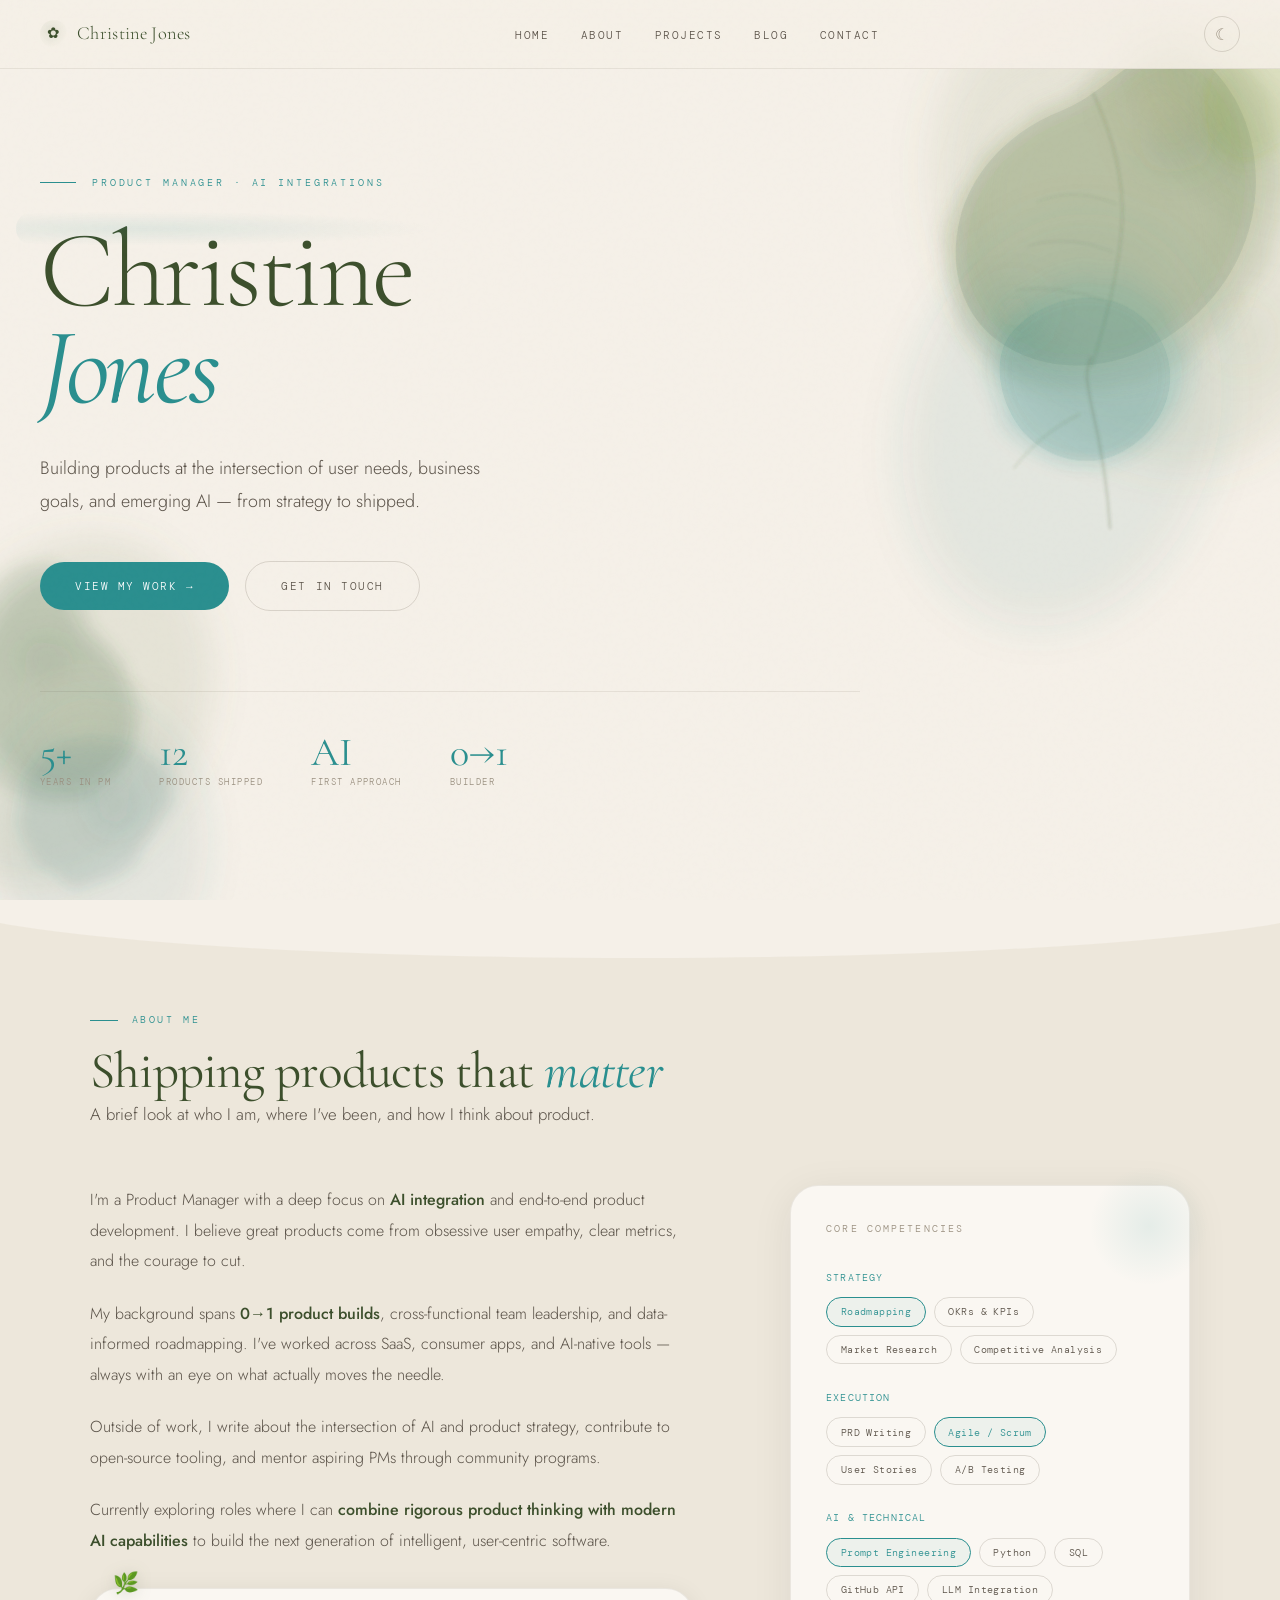
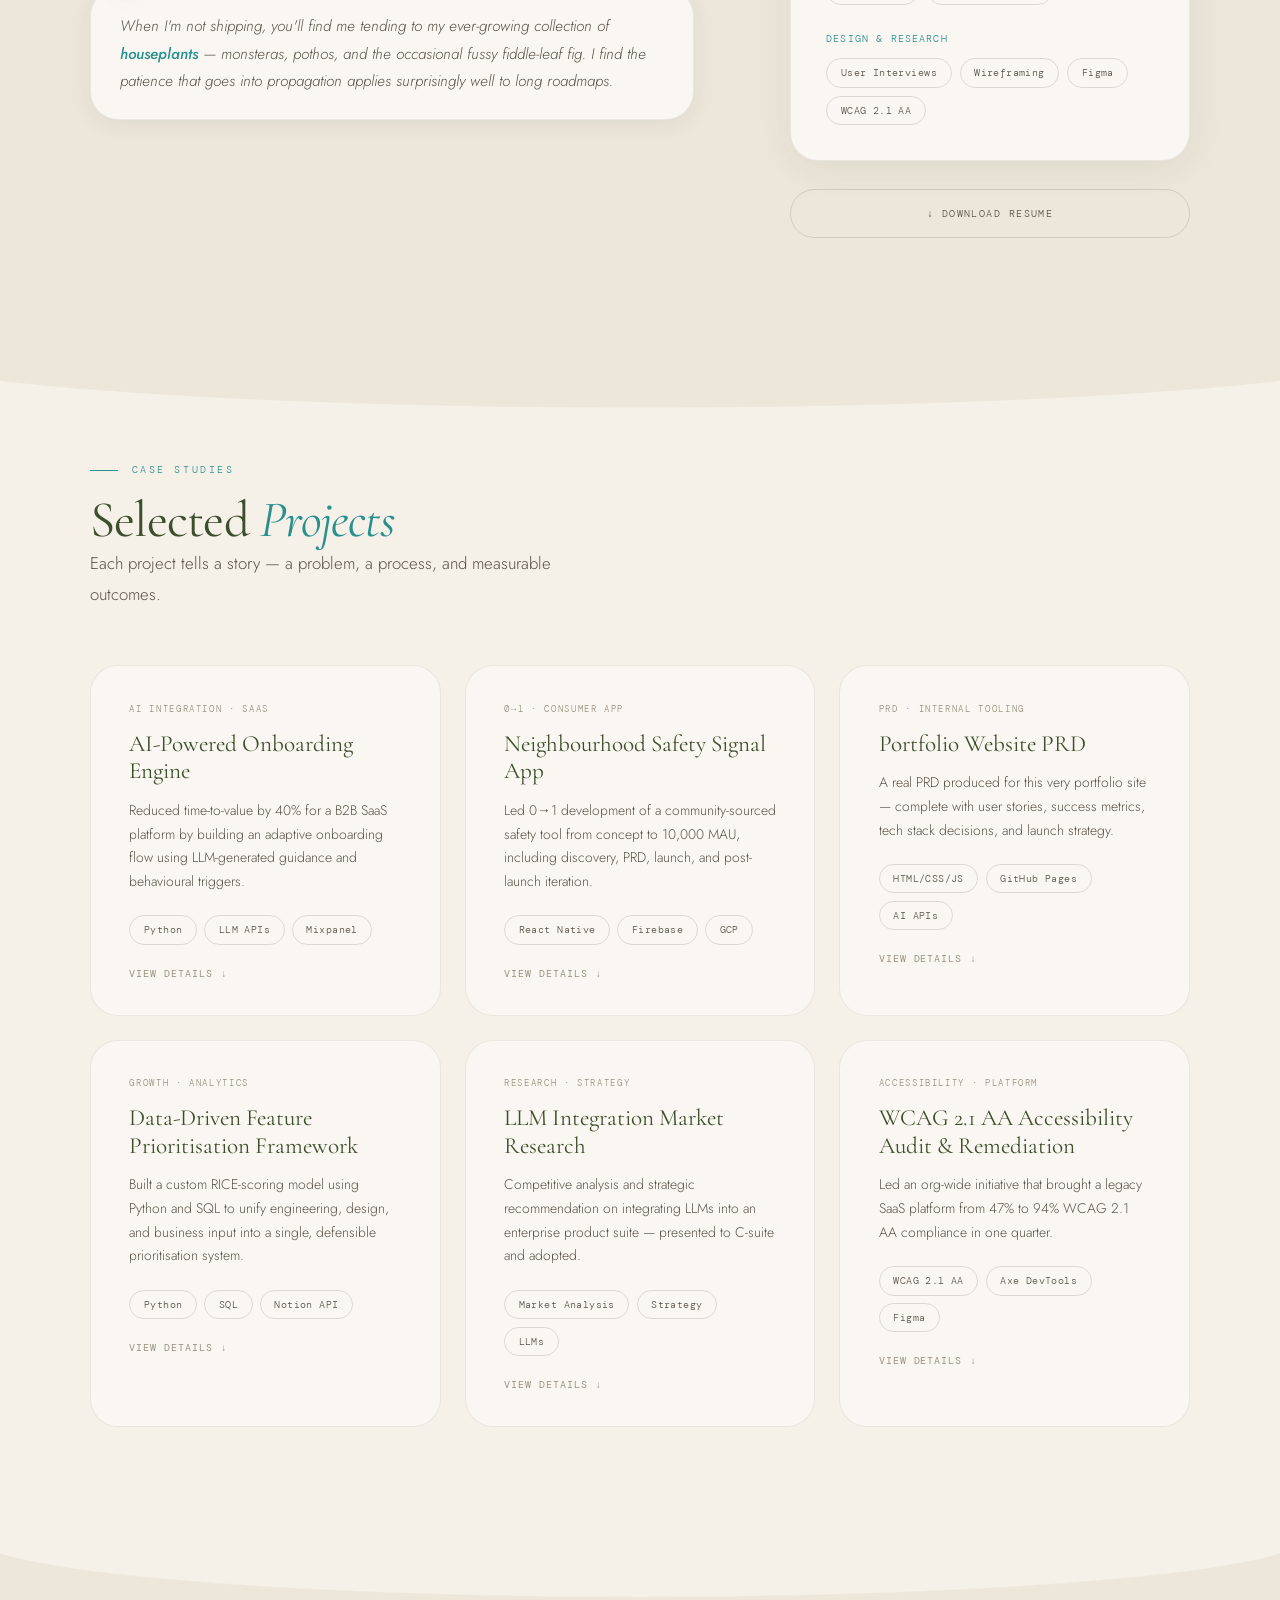
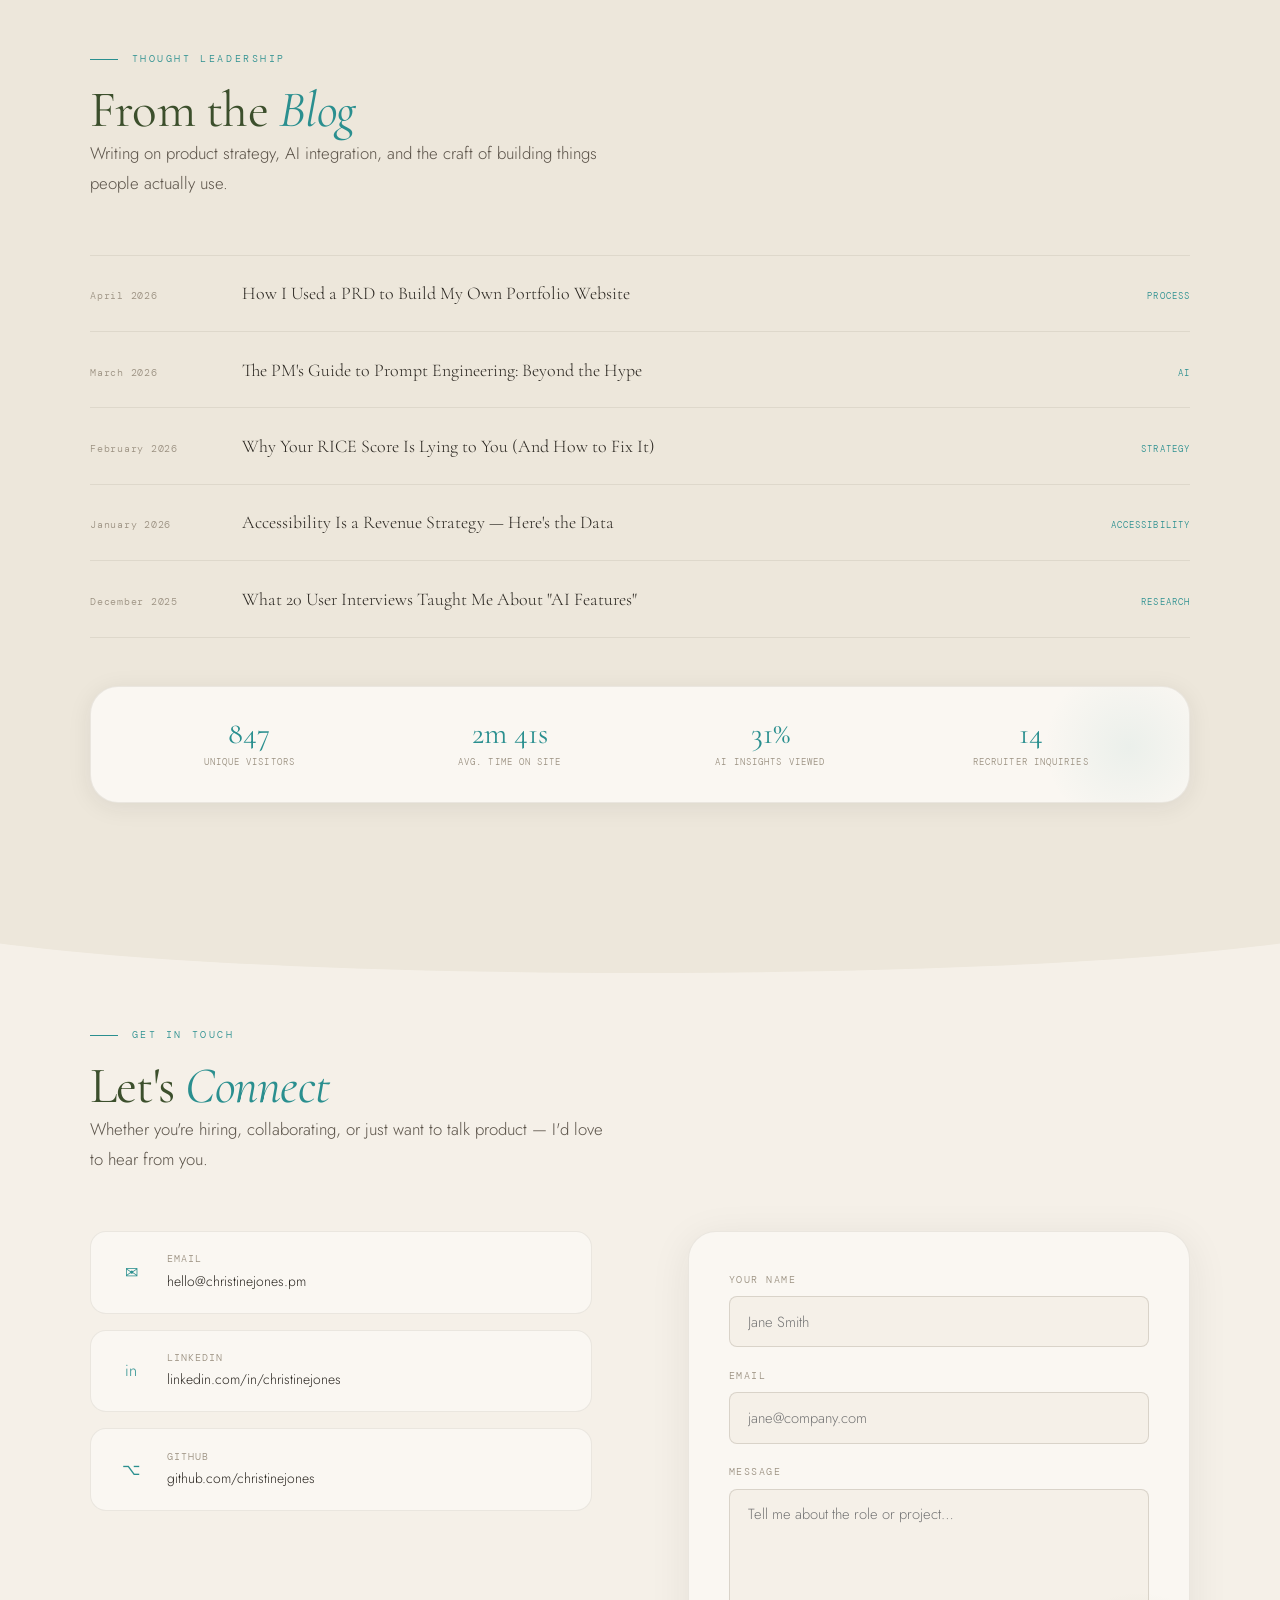
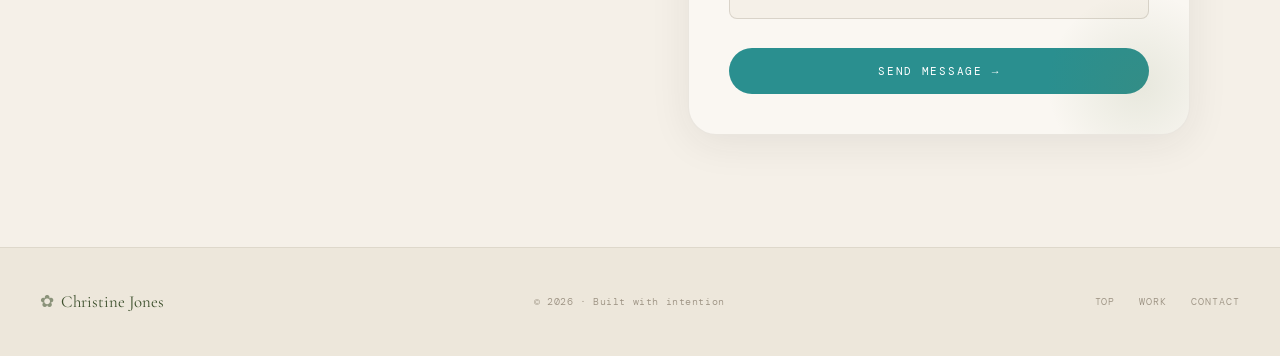
==== index.html @ 56457299 "Initial commit of portfolio site" ====
<!DOCTYPE html>
<html lang="en" data-theme="light">
<head>
  <meta charset="UTF-8">
  <meta name="viewport" content="width=device-width, initial-scale=1.0">
  <meta name="description" content="Christine Jones — Product Manager specialising in AI integrations, 0→1 builds, and data-driven product strategy.">
  <title>Christine Jones — Product Manager</title>
  <link rel="preconnect" href="https://fonts.googleapis.com">
  <link rel="preconnect" href="https://fonts.gstatic.com" crossorigin>
  <link href="https://fonts.googleapis.com/css2?family=Cormorant+Garamond:ital,wght@0,300;0,400;0,500;1,300;1,400;1,500&family=Jost:wght@300;400;500&family=DM+Mono:wght@300;400&display=swap" rel="stylesheet">
  <link rel="stylesheet" href="styles.css">

  <style>
    /*
      WATERCOLOUR BOTANICAL SYSTEM
      ─────────────────────────────
      The key to convincing watercolour in SVG:
        1. Multiple overlapping shapes with low opacity (0.04–0.18)
        2. feGaussianBlur softens every layer into a bloom
        3. feTurbulence adds organic variation — no two washes are equal
        4. Shapes are gestural, NOT precise — loose ellipses, free-form paths
        5. Colours layer on each other like real pigment blooms:
           sage on parchment bleeds into teal, teal bleeds into moss

      Plant forms are SUGGESTED, not illustrated:
        - Leaf shapes are loose ovals and flowing paths
        - Veins are thin strokes, barely visible
        - The overall impression is "there is a plant here"
          not "here is a diagram of a plant"
    */

    .wc-canvas svg {
      position: absolute;
      overflow: visible;
    }

    /* Right side — main botanical composition */
    .wc-main {
      right: -80px;
      top: -60px;
      width: 620px;
      height: 720px;
      opacity: 1;
      animation: wc-sway 18s ease-in-out infinite alternate;
      transform-origin: 60% 90%;
    }
    @keyframes wc-sway {
      from { transform: rotate(-1.5deg) scale(1); }
      to   { transform: rotate(1.5deg) scale(1.025); }
    }

    /* Bottom-left — secondary, smaller composition */
    .wc-secondary {
      left: -60px;
      bottom: -80px;
      width: 400px;
      height: 480px;
      opacity: 1;
      transform: scaleX(-1) rotate(-8deg);
      animation: wc-sway-b 22s ease-in-out infinite alternate-reverse;
      transform-origin: 40% 80%;
    }
    @keyframes wc-sway-b {
      from { transform: scaleX(-1) rotate(-6deg) scale(1); }
      to   { transform: scaleX(-1) rotate(-10deg) scale(1.03); }
    }

    /* In dark mode, reduce opacity slightly */
    [data-theme="dark"] .wc-main { opacity: 0.7; }
    [data-theme="dark"] .wc-secondary { opacity: 0.6; }
  </style>
</head>
<body>

<!-- ── NAV ─────────────────────────────────────────────────────── -->
<nav>
  <a class="nav-logo" href="#home">
    <span class="nav-logo-mark" aria-hidden="true">✿</span>
    Christine Jones
  </a>
  <ul class="nav-links">
    <li><a href="#home">Home</a></li>
    <li><a href="#about">About</a></li>
    <li><a href="#projects">Projects</a></li>
    <li><a href="#blog">Blog</a></li>
    <li><a href="#contact">Contact</a></li>
  </ul>
  <button class="theme-toggle" id="themeBtn" title="Toggle theme" aria-label="Toggle colour theme">☾</button>
</nav>

<!-- ── HERO ─────────────────────────────────────────────────────── -->
<section id="home">

  <!--
    WATERCOLOUR BOTANICAL CANVAS
    ════════════════════════════
    Strategy: SVG filters do the heavy lifting.
    Each "leaf" is 3–5 overlapping translucent shapes at different blur levels.
    The feBlend modes (multiply, screen, overlay) create the ink-bloom effect.
    Colours are drawn from the brand palette: sage, teal, moss, clay.
    Nothing is outlined — outlines kill the watercolour illusion.
  -->
  <div class="wc-canvas" aria-hidden="true">

    <!-- ═══ MAIN BOTANICAL — right side ═══════════════════════════ -->
    <svg class="wc-main" viewBox="0 0 500 600" xmlns="http://www.w3.org/2000/svg">
      <defs>
        <!-- Watercolour bloom filter — the core effect -->
        <filter id="wc-bloom" x="-40%" y="-40%" width="180%" height="180%">
          <feGaussianBlur stdDeviation="8" result="blur"/>
          <feColorMatrix type="saturate" values="1.3" in="blur" result="sat"/>
          <feComposite in="sat" in2="SourceGraphic" operator="over"/>
        </filter>

        <!-- Softer, wider bloom for background washes -->
        <filter id="wc-wash" x="-60%" y="-60%" width="220%" height="220%">
          <feGaussianBlur stdDeviation="18"/>
        </filter>

        <!-- Edge bleed — gives the impression of pigment spreading into wet paper -->
        <filter id="wc-edge" x="-20%" y="-20%" width="140%" height="140%">
          <feTurbulence type="fractalNoise" baseFrequency="0.04" numOctaves="3" seed="42" result="noise"/>
          <feDisplacementMap in="SourceGraphic" in2="noise" scale="12" xChannelSelector="R" yChannelSelector="G"/>
        </filter>

        <!-- Combined: edge bleed + bloom -->
        <filter id="wc-full" x="-50%" y="-50%" width="200%" height="200%">
          <feTurbulence type="fractalNoise" baseFrequency="0.035" numOctaves="4" seed="7" result="noise"/>
          <feDisplacementMap in="SourceGraphic" in2="noise" scale="14" xChannelSelector="R" yChannelSelector="G" result="displaced"/>
          <feGaussianBlur stdDeviation="7" in="displaced" result="blurred"/>
          <feColorMatrix type="saturate" values="1.2" in="blurred"/>
        </filter>

        <!-- Vein filter — thin and slightly blurred -->
        <filter id="wc-vein" x="-10%" y="-10%" width="120%" height="120%">
          <feGaussianBlur stdDeviation="1.2"/>
        </filter>
      </defs>

      <!--
        LEAF 1 — Large background wash, sage-green
        This is the widest, most diffuse layer — like the first wet wash
        laid on paper before any detail.
      -->
      <g filter="url(#wc-wash)">
        <ellipse cx="320" cy="240" rx="155" ry="210"
          transform="rotate(-28 320 240)"
          fill="#6a8250" opacity="0.11"/>
      </g>

      <!--
        LEAF 1 — Mid layer with edge bleed, deeper sage
        The second wash layer — slightly darker, slightly displaced by the wet paper.
      -->
      <g filter="url(#wc-full)">
        <path d="M380 80
          C420 100 450 150 445 210
          C440 270 405 320 360 350
          C315 380 258 385 218 365
          C178 345 158 300 162 255
          C166 210 196 168 238 145
          C280 122 340 60 380 80Z"
          fill="#5a7244" opacity="0.14"/>
      </g>

      <!--
        LEAF 1 — Detail layer, more opaque, tighter
        The final layer where pigment pools at the edges — darker tone.
      -->
      <g filter="url(#wc-bloom)">
        <path d="M370 95
          C405 118 428 168 420 222
          C412 276 376 318 332 340
          C288 362 240 358 208 335
          C176 312 165 272 175 232
          C185 192 218 158 260 142
          C302 126 335 72 370 95Z"
          fill="#4a6238" opacity="0.12"/>
      </g>

      <!--
        LEAF 1 — Vein: midrib only, barely visible
        In real watercolour, veins are NOT painted — they're the white
        of the paper left unpainted, or a thin ink line added last.
        We simulate this as a very light, blurred path.
      -->
      <g filter="url(#wc-vein)">
        <path d="M285 355 C296 318 308 275 310 235 C312 195 300 158 286 128"
          stroke="#3a4f2c" stroke-width="1.2" fill="none" opacity="0.22"
          stroke-linecap="round"/>
        <!-- Secondary veins — barely there -->
        <path d="M295 300 C268 292 244 288 222 292" stroke="#3a4f2c" stroke-width="0.7" fill="none" opacity="0.15" stroke-linecap="round"/>
        <path d="M302 260 C278 250 254 248 232 255" stroke="#3a4f2c" stroke-width="0.7" fill="none" opacity="0.15" stroke-linecap="round"/>
        <path d="M305 220 C282 210 260 210 240 218" stroke="#3a4f2c" stroke-width="0.7" fill="none" opacity="0.15" stroke-linecap="round"/>
      </g>

      <!--
        LEAF 2 — Overlapping leaf, teal-shifted
        A second leaf behind and below the first. In watercolour,
        where two leaves overlap, the colours mix — we simulate this
        by using a teal wash in the overlap zone.
      -->
      <g filter="url(#wc-wash)">
        <ellipse cx="260" cy="400" rx="130" ry="175"
          transform="rotate(15 260 400)"
          fill="#3a8080" opacity="0.09"/>
      </g>
      <g filter="url(#wc-full)">
        <path d="M210 310
          C235 285 275 270 308 278
          C341 286 365 315 368 348
          C371 381 350 414 318 430
          C286 446 248 440 224 420
          C200 400 185 335 210 310Z"
          fill="#2e8a8a" opacity="0.11"/>
      </g>
      <g filter="url(#wc-bloom)">
        <path d="M220 325
          C242 302 276 292 305 302
          C334 312 352 340 350 368
          C348 396 328 420 302 430
          C276 440 246 430 228 410
          C210 390 198 348 220 325Z"
          fill="#267878" opacity="0.10"/>
      </g>

      <!--
        LEAF 3 — Young unfurling leaf, top-right
        Younger leaves are more yellow-green. This one curves
        as if just unfurling — an elongated, pointed shape.
      -->
      <g filter="url(#wc-wash)">
        <ellipse cx="420" cy="140" rx="55" ry="100"
          transform="rotate(-45 420 140)"
          fill="#88a850" opacity="0.10"/>
      </g>
      <g filter="url(#wc-full)">
        <path d="M455 60
          C475 85 478 120 465 148
          C452 176 428 192 406 185
          C384 178 372 154 378 128
          C384 102 405 78 430 65
          C440 59 450 55 455 60Z"
          fill="#7a9e44" opacity="0.13"/>
      </g>

      <!--
        STEM — loose, slightly curved, tinted
        Just a suggestion of a petiole. Blurred so it feels
        painted, not drawn.
      -->
      <g filter="url(#wc-vein)">
        <path d="M300 490 C298 455 292 420 285 390 C282 375 278 360 284 348"
          stroke="#4a6238" stroke-width="2.5" fill="none" opacity="0.18"
          stroke-linecap="round"/>
        <path d="M220 440 C235 420 255 405 275 395"
          stroke="#4a6238" stroke-width="1.5" fill="none" opacity="0.14"
          stroke-linecap="round"/>
      </g>

      <!--
        PIGMENT BLOOMS — abstract colour pooling
        In real watercolour, pigment pools at the edges and in
        natural hollows. These tiny extra ellipses simulate that.
      -->
      <g filter="url(#wc-wash)">
        <ellipse cx="355" cy="170" rx="30" ry="22" fill="#3a6038" opacity="0.13"/>
        <ellipse cx="220" cy="310" rx="22" ry="18" fill="#2a7a7a" opacity="0.12"/>
        <ellipse cx="410" cy="330" rx="18" ry="26" fill="#5a8248" opacity="0.10"/>
        <!-- Warm clay bloom — hint of sunlight through leaves -->
        <ellipse cx="340" cy="130" rx="40" ry="28" fill="#c0905a" opacity="0.06"/>
      </g>

      <!-- Paper texture / wet bloom edges — very subtle -->
      <g filter="url(#wc-wash)" opacity="0.5">
        <ellipse cx="290" cy="240" rx="100" ry="130"
          transform="rotate(-20 290 240)"
          fill="#f0e8d8" opacity="0.25"/>
      </g>
    </svg>

    <!-- ═══ SECONDARY BOTANICAL — bottom-left ═══════════════════ -->
    <svg class="wc-secondary" viewBox="0 0 360 440" xmlns="http://www.w3.org/2000/svg">
      <defs>
        <filter id="wc-wash-b" x="-60%" y="-60%" width="220%" height="220%">
          <feGaussianBlur stdDeviation="16"/>
        </filter>
        <filter id="wc-full-b" x="-50%" y="-50%" width="200%" height="200%">
          <feTurbulence type="fractalNoise" baseFrequency="0.04" numOctaves="3" seed="13" result="noise"/>
          <feDisplacementMap in="SourceGraphic" in2="noise" scale="12" xChannelSelector="G" yChannelSelector="R" result="displaced"/>
          <feGaussianBlur stdDeviation="6" in="displaced"/>
        </filter>
        <filter id="wc-bloom-b" x="-30%" y="-30%" width="160%" height="160%">
          <feGaussianBlur stdDeviation="6"/>
        </filter>
      </defs>

      <!-- Leaf A — wide sage wash -->
      <g filter="url(#wc-wash-b)">
        <ellipse cx="200" cy="200" rx="130" ry="168"
          transform="rotate(-20 200 200)"
          fill="#6a8250" opacity="0.12"/>
      </g>
      <g filter="url(#wc-full-b)">
        <path d="M250 70
          C285 92 305 140 298 190
          C291 240 258 278 218 285
          C178 292 142 268 130 232
          C118 196 136 152 168 130
          C200 108 215 48 250 70Z"
          fill="#527042" opacity="0.13"/>
      </g>
      <g filter="url(#wc-bloom-b)">
        <path d="M242 88
          C272 110 285 154 276 196
          C267 238 238 266 205 270
          C172 274 144 252 138 220
          C132 188 150 152 180 136
          C210 120 212 66 242 88Z"
          fill="#426030" opacity="0.11"/>
      </g>

      <!-- Leaf B — teal-toned -->
      <g filter="url(#wc-wash-b)">
        <ellipse cx="150" cy="310" rx="100" ry="128"
          transform="rotate(12 150 310)"
          fill="#307878" opacity="0.09"/>
      </g>
      <g filter="url(#wc-full-b)">
        <path d="M100 240
          C126 218 165 215 192 228
          C219 241 232 272 226 302
          C220 332 196 354 168 356
          C140 358 116 338 108 312
          C100 286 74 262 100 240Z"
          fill="#286868" opacity="0.12"/>
      </g>

      <!-- Pigment pools -->
      <g filter="url(#wc-wash-b)">
        <ellipse cx="220" cy="155" rx="24" ry="18" fill="#3a5830" opacity="0.13"/>
        <ellipse cx="140" cy="278" rx="18" ry="22" fill="#286868" opacity="0.11"/>
        <ellipse cx="178" cy="210" rx="40" ry="30" fill="#e8d8b0" opacity="0.14"/>
      </g>
    </svg>

  </div><!-- .wc-canvas -->

  <!-- Hero content -->
  <div class="hero-content">
    <div class="hero-eyebrow">Product Manager · AI Integrations</div>

    <div class="hero-name">
      <h1>
        <span class="name-given">Christine</span>
        <span class="name-family">Jones</span>
      </h1>
    </div>

    <p class="hero-tagline">
      Building products at the intersection of user needs, business goals,
      and emerging AI — from strategy to shipped.
    </p>

    <div class="cta-row">
      <a href="#projects" class="btn-primary">View My Work →</a>
      <a href="#contact" class="btn-ghost">Get in Touch</a>
    </div>

    <div class="hero-stats reveal-stagger">
      <div>
        <div class="stat-num">5+</div>
        <div class="stat-label">Years in PM</div>
      </div>
      <div>
        <div class="stat-num">12</div>
        <div class="stat-label">Products Shipped</div>
      </div>
      <div>
        <div class="stat-num">AI</div>
        <div class="stat-label">First Approach</div>
      </div>
      <div>
        <div class="stat-num">0→1</div>
        <div class="stat-label">Builder</div>
      </div>
    </div>
  </div>

</section>

<!-- ── ABOUT ──────────────────────────────────────────────────── -->
<section id="about">
  <div class="section-inner">
    <div class="section-label">About Me</div>
    <h2>Shipping products that <em>matter</em></h2>
    <p class="section-desc">A brief look at who I am, where I've been, and how I think about product.</p>

    <div class="about-grid reveal">
      <div class="about-text">
        <p>I'm a Product Manager with a deep focus on <strong>AI integration</strong> and end-to-end product development. I believe great products come from obsessive user empathy, clear metrics, and the courage to cut.</p>
        <p>My background spans <strong>0→1 product builds</strong>, cross-functional team leadership, and data-informed roadmapping. I've worked across SaaS, consumer apps, and AI-native tools — always with an eye on what actually moves the needle.</p>
        <p>Outside of work, I write about the intersection of AI and product strategy, contribute to open-source tooling, and mentor aspiring PMs through community programs.</p>
        <p>Currently exploring roles where I can <strong>combine rigorous product thinking with modern AI capabilities</strong> to build the next generation of intelligent, user-centric software.</p>
        <div class="about-personal">
          <p>When I'm not shipping, you'll find me tending to my ever-growing collection of <strong>houseplants</strong> — monsteras, pothos, and the occasional fussy fiddle-leaf fig. I find the patience that goes into propagation applies surprisingly well to long roadmaps.</p>
        </div>
      </div>

      <div>
        <div class="skills-panel">
          <div class="skills-title">Core Competencies</div>
          <div class="skill-group">
            <div class="skill-group-label">Strategy</div>
            <div class="skill-tags">
              <span class="tag accent">Roadmapping</span>
              <span class="tag">OKRs &amp; KPIs</span>
              <span class="tag">Market Research</span>
              <span class="tag">Competitive Analysis</span>
            </div>
          </div>
          <div class="skill-group">
            <div class="skill-group-label">Execution</div>
            <div class="skill-tags">
              <span class="tag">PRD Writing</span>
              <span class="tag accent">Agile / Scrum</span>
              <span class="tag">User Stories</span>
              <span class="tag">A/B Testing</span>
            </div>
          </div>
          <div class="skill-group">
            <div class="skill-group-label">AI &amp; Technical</div>
            <div class="skill-tags">
              <span class="tag accent">Prompt Engineering</span>
              <span class="tag">Python</span>
              <span class="tag">SQL</span>
              <span class="tag">GitHub API</span>
              <span class="tag">LLM Integration</span>
            </div>
          </div>
          <div class="skill-group">
            <div class="skill-group-label">Design &amp; Research</div>
            <div class="skill-tags">
              <span class="tag">User Interviews</span>
              <span class="tag">Wireframing</span>
              <span class="tag">Figma</span>
              <span class="tag">WCAG 2.1 AA</span>
            </div>
          </div>
        </div>
        <a href="#" class="resume-btn" onclick="alert('Resume download — add your PDF link here!'); return false;">↓ Download Resume</a>
      </div>
    </div>
  </div>
</section>

<!-- ── PROJECTS ───────────────────────────────────────────────── -->
<section id="projects">
  <div class="section-inner">
    <div class="section-label">Case Studies</div>
    <h2>Selected <em>Projects</em></h2>
    <p class="section-desc">Each project tells a story — a problem, a process, and measurable outcomes.</p>

    <div class="projects-grid">

      <div class="project-card reveal">
        <div class="project-type">AI Integration · SaaS</div>
        <div class="project-title">AI-Powered Onboarding Engine</div>
        <p class="project-desc">Reduced time-to-value by 40% for a B2B SaaS platform by building an adaptive onboarding flow using LLM-generated guidance and behavioural triggers.</p>
        <div class="project-meta">
          <span class="tag">Python</span><span class="tag">LLM APIs</span><span class="tag">Mixpanel</span>
        </div>
        <button class="project-expand" onclick="toggleProject(this)"><span>View Details</span><span class="arrow">↓</span></button>
        <div class="project-details">
          <p><strong>Problem:</strong> New users took 14+ days to complete onboarding, causing 35% churn before first value moment.</p>
          <p><strong>Process:</strong> Ran 20+ user interviews, mapped the activation funnel, then designed an AI-guided checklist that adapted based on user role and progress signals.</p>
          <p><strong>Outcome:</strong> 40% reduction in TTV, 18% lift in 30-day retention, shipped in 6-week sprint.</p>
          <div class="ai-insight"><div class="ai-insight-label">✦ AI Insight</div>Strong cross-functional execution with measurable activation impact. Key signals: LLM integration, funnel analytics, rapid iteration.</div>
        </div>
      </div>

      <div class="project-card reveal">
        <div class="project-type">0→1 · Consumer App</div>
        <div class="project-title">Neighbourhood Safety Signal App</div>
        <p class="project-desc">Led 0→1 development of a community-sourced safety tool from concept to 10,000 MAU, including discovery, PRD, launch, and post-launch iteration.</p>
        <div class="project-meta">
          <span class="tag">React Native</span><span class="tag">Firebase</span><span class="tag">GCP</span>
        </div>
        <button class="project-expand" onclick="toggleProject(this)"><span>View Details</span><span class="arrow">↓</span></button>
        <div class="project-details">
          <p><strong>Problem:</strong> Existing neighbourhood safety apps were cluttered, untrustworthy, and hard to navigate for non-technical users.</p>
          <p><strong>Process:</strong> Competitor teardown, 3 rounds of usability testing, phased launch with beta cohort of 200 users before public release.</p>
          <p><strong>Outcome:</strong> 10K MAU within 4 months, 4.6★ App Store rating, featured in TechCrunch.</p>
          <div class="ai-insight"><div class="ai-insight-label">✦ AI Insight</div>End-to-end 0→1 case study covering discovery, execution, and growth — rare in PM portfolios.</div>
        </div>
      </div>

      <div class="project-card reveal">
        <div class="project-type">PRD · Internal Tooling</div>
        <div class="project-title">Portfolio Website PRD</div>
        <p class="project-desc">A real PRD produced for this very portfolio site — complete with user stories, success metrics, tech stack decisions, and launch strategy.</p>
        <div class="project-meta">
          <span class="tag">HTML/CSS/JS</span><span class="tag">GitHub Pages</span><span class="tag">AI APIs</span>
        </div>
        <button class="project-expand" onclick="toggleProject(this)"><span>View Details</span><span class="arrow">↓</span></button>
        <div class="project-details">
          <p><strong>Goal:</strong> Create a professional portfolio demonstrating PM process, AI integration skills, and design sensibility in one artifact.</p>
          <p><strong>Process:</strong> Authored full PRD (v1.1) covering user stories for hiring managers, recruiters, and peers; defined KPIs, tech stack, and risk mitigation.</p>
          <p><strong>Outcome:</strong> Shipped to production. Ongoing — tracking visitors, time-on-site, and recruiter inquiries per success metrics.</p>
          <div class="ai-insight"><div class="ai-insight-label">✦ AI Insight</div>Using a live PRD as a portfolio artifact signals process discipline and the ability to translate intent into shipped product.</div>
        </div>
      </div>

      <div class="project-card reveal">
        <div class="project-type">Growth · Analytics</div>
        <div class="project-title">Data-Driven Feature Prioritisation Framework</div>
        <p class="project-desc">Built a custom RICE-scoring model using Python and SQL to unify engineering, design, and business input into a single, defensible prioritisation system.</p>
        <div class="project-meta">
          <span class="tag">Python</span><span class="tag">SQL</span><span class="tag">Notion API</span>
        </div>
        <button class="project-expand" onclick="toggleProject(this)"><span>View Details</span><span class="arrow">↓</span></button>
        <div class="project-details">
          <p><strong>Problem:</strong> Prioritisation debates were driven by HiPPO opinions, not evidence — causing misaligned sprints and missed OKRs.</p>
          <p><strong>Process:</strong> Audited existing backlog, interviewed 8 stakeholders, designed weighted RICE model, built Notion integration into natural workflow.</p>
          <p><strong>Outcome:</strong> 30% reduction in sprint scope changes, stakeholder alignment up from 52% to 81%.</p>
          <div class="ai-insight"><div class="ai-insight-label">✦ AI Insight</div>Quantifying process improvement is a PM superpower — speaks directly to senior stakeholders who care about velocity and alignment.</div>
        </div>
      </div>

      <div class="project-card reveal">
        <div class="project-type">Research · Strategy</div>
        <div class="project-title">LLM Integration Market Research</div>
        <p class="project-desc">Competitive analysis and strategic recommendation on integrating LLMs into an enterprise product suite — presented to C-suite and adopted.</p>
        <div class="project-meta">
          <span class="tag">Market Analysis</span><span class="tag">Strategy</span><span class="tag">LLMs</span>
        </div>
        <button class="project-expand" onclick="toggleProject(this)"><span>View Details</span><span class="arrow">↓</span></button>
        <div class="project-details">
          <p><strong>Scope:</strong> Analysed 14 competitors, 6 LLM providers, and 3 integration architectures to produce a build/buy/partner recommendation with 18-month roadmap.</p>
          <p><strong>Process:</strong> Primary research (12 enterprise buyer interviews), secondary research, and technical POC evaluation with engineering partner.</p>
          <p><strong>Outcome:</strong> Recommendation adopted; led to $1.2M AI budget allocation. Report became internal template for future market research.</p>
          <div class="ai-insight"><div class="ai-insight-label">✦ AI Insight</div>Executive-level analysis with clear recommendation and financial impact — demonstrates senior PM readiness.</div>
        </div>
      </div>

      <div class="project-card reveal">
        <div class="project-type">Accessibility · Platform</div>
        <div class="project-title">WCAG 2.1 AA Accessibility Audit &amp; Remediation</div>
        <p class="project-desc">Led an org-wide initiative that brought a legacy SaaS platform from 47% to 94% WCAG 2.1 AA compliance in one quarter.</p>
        <div class="project-meta">
          <span class="tag">WCAG 2.1 AA</span><span class="tag">Axe DevTools</span><span class="tag">Figma</span>
        </div>
        <button class="project-expand" onclick="toggleProject(this)"><span>View Details</span><span class="arrow">↓</span></button>
        <div class="project-details">
          <p><strong>Problem:</strong> Enterprise customers in regulated industries couldn't adopt the platform due to accessibility non-compliance.</p>
          <p><strong>Process:</strong> Full audit using automated + manual testing, triage with engineering for effort/impact scoring, shipped in 4 bi-weekly sprints.</p>
          <p><strong>Outcome:</strong> Unlocked 3 enterprise deals worth $600K ARR; accessibility cited as competitive differentiator in RFPs for the first time.</p>
          <div class="ai-insight"><div class="ai-insight-label">✦ AI Insight</div>Accessibility work with direct revenue impact — most PMs can't quantify accessibility ROI this clearly.</div>
        </div>
      </div>

    </div>
  </div>
</section>

<!-- ── BLOG ────────────────────────────────────────────────────── -->
<section id="blog">
  <div class="section-inner">
    <div class="section-label">Thought Leadership</div>
    <h2>From the <em>Blog</em></h2>
    <p class="section-desc">Writing on product strategy, AI integration, and the craft of building things people actually use.</p>

    <div class="blog-list reveal">
      <div class="blog-item" tabindex="0" role="link">
        <div class="blog-date">April 2026</div>
        <div class="blog-title">How I Used a PRD to Build My Own Portfolio Website</div>
        <div class="blog-tag-sm">Process</div>
      </div>
      <div class="blog-item" tabindex="0" role="link">
        <div class="blog-date">March 2026</div>
        <div class="blog-title">The PM's Guide to Prompt Engineering: Beyond the Hype</div>
        <div class="blog-tag-sm">AI</div>
      </div>
      <div class="blog-item" tabindex="0" role="link">
        <div class="blog-date">February 2026</div>
        <div class="blog-title">Why Your RICE Score Is Lying to You (And How to Fix It)</div>
        <div class="blog-tag-sm">Strategy</div>
      </div>
      <div class="blog-item" tabindex="0" role="link">
        <div class="blog-date">January 2026</div>
        <div class="blog-title">Accessibility Is a Revenue Strategy — Here's the Data</div>
        <div class="blog-tag-sm">Accessibility</div>
      </div>
      <div class="blog-item" tabindex="0" role="link">
        <div class="blog-date">December 2025</div>
        <div class="blog-title">What 20 User Interviews Taught Me About "AI Features"</div>
        <div class="blog-tag-sm">Research</div>
      </div>
    </div>

    <div class="analytics-strip reveal">
      <div class="analytics-item"><div class="analytics-val">847</div><div class="analytics-lbl">Unique Visitors</div></div>
      <div class="analytics-item"><div class="analytics-val">2m 41s</div><div class="analytics-lbl">Avg. Time on Site</div></div>
      <div class="analytics-item"><div class="analytics-val">31%</div><div class="analytics-lbl">AI Insights Viewed</div></div>
      <div class="analytics-item"><div class="analytics-val">14</div><div class="analytics-lbl">Recruiter Inquiries</div></div>
    </div>
  </div>
</section>

<!-- ── CONTACT ─────────────────────────────────────────────────── -->
<section id="contact">
  <div class="section-inner">
    <div class="section-label">Get In Touch</div>
    <h2>Let's <em>Connect</em></h2>
    <p class="section-desc">Whether you're hiring, collaborating, or just want to talk product — I'd love to hear from you.</p>

    <div class="contact-grid reveal">
      <div>
        <div class="contact-links">
          <a href="mailto:hello@christinejones.pm" class="contact-link">
            <div class="contact-link-icon" aria-hidden="true">✉</div>
            <div><div class="contact-link-label">Email</div><div class="contact-link-value">hello@christinejones.pm</div></div>
          </a>
          <a href="https://linkedin.com/in/christinejones" target="_blank" rel="noopener noreferrer" class="contact-link">
            <div class="contact-link-icon" aria-hidden="true">in</div>
            <div><div class="contact-link-label">LinkedIn</div><div class="contact-link-value">linkedin.com/in/christinejones</div></div>
          </a>
          <a href="https://github.com/christinejones" target="_blank" rel="noopener noreferrer" class="contact-link">
            <div class="contact-link-icon" aria-hidden="true">⌥</div>
            <div><div class="contact-link-label">GitHub</div><div class="contact-link-value">github.com/christinejones</div></div>
          </a>
        </div>
      </div>

      <div class="contact-form-wrap">
        <div class="form-group">
          <label class="form-label" for="contact-name">Your Name</label>
          <input class="form-input" id="contact-name" type="text" placeholder="Jane Smith" autocomplete="name">
        </div>
        <div class="form-group">
          <label class="form-label" for="contact-email">Email</label>
          <input class="form-input" id="contact-email" type="email" placeholder="jane@company.com" autocomplete="email">
        </div>
        <div class="form-group">
          <label class="form-label" for="contact-message">Message</label>
          <textarea class="form-textarea" id="contact-message" placeholder="Tell me about the role or project…"></textarea>
        </div>
        <button class="form-submit" onclick="handleSubmit()">Send Message →</button>
      </div>
    </div>
  </div>
</section>

<!-- ── FOOTER ──────────────────────────────────────────────────── -->
<footer>
  <div class="footer-name">
    <span class="footer-leaf" aria-hidden="true">✿</span>
    Christine Jones
  </div>
  <div class="footer-copy">© 2026 · Built with intention</div>
  <div class="footer-links">
    <a href="#home">Top</a>
    <a href="#projects">Work</a>
    <a href="#contact">Contact</a>
  </div>
</footer>

<script src="scripts.js"></script>
</body>
</html>
---- styles.css ----
/* ═══════════════════════════════════════════════════════════════
   Christine Jones — Portfolio
   Warm Precision · Soft Curves · Watercolour Botanicals
   A thoughtful strategist who loves plants.
   ═══════════════════════════════════════════════════════════════ */

@import url('https://fonts.googleapis.com/css2?family=Cormorant+Garamond:ital,wght@0,300;0,400;0,500;1,300;1,400;1,500&family=Jost:wght@300;400;500&family=DM+Mono:wght@300;400&display=swap');

/* ── TOKENS ──────────────────────────────────────────────────── */
:root {
  /* Warm parchment grounds */
  --bg:           #f5f0e8;
  --bg2:          #ede7db;
  --bg3:          #e4dcd0;
  --surface:      #faf7f2;

  /* Borders — organic, not mechanical */
  --border:       rgba(90, 80, 60, 0.10);
  --border-mid:   rgba(90, 80, 60, 0.18);

  /* Text */
  --text:         #2a2620;
  --text2:        #5a5248;
  --text3:        #9a9080;

  /* Nature */
  --moss:         #3c4f2c;
  --fern:         #607048;

  /* Teal — Christine's accent, precise and confident */
  --teal:         #2a8f8f;
  --teal-mid:     #38a8a8;
  --teal-light:   #56c4c4;
  --teal-pale:    rgba(42,143,143,0.12);
  --teal-faint:   rgba(42,143,143,0.06);
  --teal-glow:    rgba(42,143,143,0.20);

  /* Watercolour wash pigments */
  --wash-sage:    rgba(106, 130, 80,  0.13);
  --wash-teal:    rgba(42,  143, 143, 0.10);
  --wash-clay:    rgba(192, 140, 90,  0.09);
  --wash-moss:    rgba(60,  79,  44,  0.08);

  --shadow:       rgba(42, 38, 32, 0.08);
  --shadow-md:    rgba(42, 38, 32, 0.14);

  /* Radius — everything curves gently */
  --r-sm:  8px;
  --r-md:  16px;
  --r-lg:  28px;
  --r-xl:  48px;
  --r-pill:9999px;
}

[data-theme="dark"] {
  --bg:           #18170f;
  --bg2:          #1e1d14;
  --bg3:          #24231a;
  --surface:      #2a2920;

  --border:       rgba(180, 168, 140, 0.10);
  --border-mid:   rgba(180, 168, 140, 0.18);

  --text:         #ede8de;
  --text2:        #b0a890;
  --text3:        #706858;

  --moss:         #b4cc8a;
  --fern:         #90a870;

  --teal:         #48bcbc;
  --teal-mid:     #60d0d0;
  --teal-light:   #80e0e0;
  --teal-pale:    rgba(72,188,188,0.14);
  --teal-faint:   rgba(72,188,188,0.07);
  --teal-glow:    rgba(72,188,188,0.22);

  --wash-sage:    rgba(106, 130, 80,  0.08);
  --wash-teal:    rgba(72,  188, 188, 0.07);
  --wash-clay:    rgba(192, 140, 90,  0.06);
  --wash-moss:    rgba(180, 204, 138, 0.06);

  --shadow:       rgba(0,0,0,0.20);
  --shadow-md:    rgba(0,0,0,0.35);
}

/* ── RESET ───────────────────────────────────────────────────── */
*, *::before, *::after { box-sizing: border-box; margin: 0; padding: 0; }
html { scroll-behavior: smooth; }

body {
  font-family: 'Jost', sans-serif;
  background: var(--bg);
  color: var(--text);
  line-height: 1.7;
  font-weight: 300;
  overflow-x: hidden;
  transition: background 0.5s, color 0.5s;
}

/* Subtle paper grain */
body::after {
  content: '';
  position: fixed; inset: 0; pointer-events: none; z-index: 9000;
  background-image: url("data:image/svg+xml,%3Csvg viewBox='0 0 200 200' xmlns='http://www.w3.org/2000/svg'%3E%3Cfilter id='n'%3E%3CfeTurbulence type='fractalNoise' baseFrequency='0.9' numOctaves='4' stitchTiles='stitch'/%3E%3C/filter%3E%3Crect width='100%25' height='100%25' filter='url(%23n)' opacity='0.025'/%3E%3C/svg%3E");
  opacity: 0.5;
}

/* ── TYPOGRAPHY ──────────────────────────────────────────────── */
h1, h2, h3 {
  font-family: 'Cormorant Garamond', serif;
  font-weight: 400; color: var(--moss);
  line-height: 1.05; letter-spacing: -0.015em;
}
h1 { font-size: clamp(3.8rem, 8.5vw, 7.5rem); letter-spacing: -0.03em; line-height: 0.95; }
h2 { font-size: clamp(2rem, 4vw, 3.2rem); }
h2 em { font-style: italic; color: var(--teal); }

/* ── LAYOUT ──────────────────────────────────────────────────── */
section { padding: 7rem 2.5rem; }
.section-inner { max-width: 1100px; margin: 0 auto; }

.section-label {
  font-family: 'DM Mono', monospace;
  font-size: 0.62rem; letter-spacing: 0.26em; text-transform: uppercase;
  color: var(--teal); display: flex; align-items: center; gap: 0.85rem;
  margin-bottom: 1rem;
}
.section-label::before {
  content: ''; width: 28px; height: 1px;
  background: var(--teal); flex-shrink: 0;
}

.section-desc {
  color: var(--text2); font-size: 1.05rem;
  max-width: 520px; margin-bottom: 3.5rem;
  line-height: 1.82; font-weight: 300;
}

/* ── NAVIGATION ──────────────────────────────────────────────── */
nav {
  position: fixed; top: 0; left: 0; right: 0; z-index: 200;
  display: flex; align-items: center; justify-content: space-between;
  padding: 1rem 2.5rem;
  background: rgba(245, 240, 232, 0.88);
  backdrop-filter: blur(20px) saturate(1.3);
  -webkit-backdrop-filter: blur(20px) saturate(1.3);
  border-bottom: 1px solid var(--border);
  transition: background 0.4s, box-shadow 0.3s;
}
[data-theme="dark"] nav { background: rgba(24, 23, 15, 0.90); }
nav.scrolled { box-shadow: 0 4px 40px var(--shadow); }

.nav-logo {
  font-family: 'Cormorant Garamond', serif;
  font-size: 1.15rem; color: var(--moss); text-decoration: none;
  letter-spacing: 0.02em; display: flex; align-items: center; gap: 0.55rem;
  transition: color 0.25s;
}
.nav-logo:hover { color: var(--teal); }

/* Tiny watercolour blob behind logo leaf */
.nav-logo-mark {
  width: 28px; height: 28px; border-radius: 50%;
  display: flex; align-items: center; justify-content: center;
  font-size: 0.95rem;
  background: radial-gradient(circle at 40% 40%, var(--wash-sage), transparent 70%);
  transition: transform 0.4s ease;
}
.nav-logo:hover .nav-logo-mark { transform: rotate(20deg) scale(1.1); }

.nav-links { display: flex; align-items: center; gap: 2rem; list-style: none; }
.nav-links a {
  font-family: 'DM Mono', monospace; font-size: 0.68rem;
  letter-spacing: 0.13em; text-transform: uppercase;
  color: var(--text2); text-decoration: none;
  transition: color 0.2s; position: relative; padding-bottom: 2px;
}
.nav-links a::after {
  content: ''; position: absolute; bottom: -2px; left: 0;
  width: 0; height: 1px; background: var(--teal); transition: width 0.3s ease;
}
.nav-links a:hover { color: var(--teal); }
.nav-links a:hover::after { width: 100%; }

.theme-toggle {
  background: none; border: 1px solid var(--border-mid);
  color: var(--text3); cursor: pointer;
  width: 36px; height: 36px; border-radius: var(--r-pill);
  font-size: 1rem; display: flex; align-items: center; justify-content: center;
  transition: all 0.3s;
}
.theme-toggle:hover {
  border-color: var(--teal); color: var(--teal);
  background: var(--teal-faint); transform: rotate(20deg);
}

/* ── HERO ─────────────────────────────────────────────────────── */
#home {
  min-height: 100vh;
  display: flex; flex-direction: column; justify-content: center;
  padding: 10rem 2.5rem 6rem;
  position: relative; overflow: hidden;
}

/* ── WATERCOLOUR BOTANICAL BACKGROUND ───────────────────────── */
/*
  Approach: SVG radial gradients and overlapping ellipses simulate
  the translucent, blooming quality of watercolour washes.
  Leaves are loose, gestural outlines — NOT precise botanical diagrams.
  Multiple layers of semi-transparent colour build depth organically.
*/
.wc-canvas {
  position: absolute; inset: 0;
  pointer-events: none; overflow: hidden;
}

/* ── HERO CONTENT ─────────────────────────────────────────────── */
.hero-content {
  position: relative; z-index: 1; max-width: 820px;
  animation: fade-up 1s cubic-bezier(0.16, 1, 0.3, 1) 0.1s both;
}
@keyframes fade-up {
  from { opacity: 0; transform: translateY(32px); }
  to   { opacity: 1; transform: translateY(0); }
}

.hero-eyebrow {
  font-family: 'DM Mono', monospace; font-size: 0.64rem;
  letter-spacing: 0.28em; text-transform: uppercase; color: var(--teal);
  display: flex; align-items: center; gap: 1rem; margin-bottom: 1.75rem;
  animation: fade-up 0.8s ease 0.25s both;
}
.hero-eyebrow::before {
  content: ''; width: 36px; height: 1px; background: var(--teal); flex-shrink: 0;
}

/* Name — stacked, large, breathing */
.hero-name {
  position: relative; margin-bottom: 2.2rem;
  animation: fade-up 0.85s ease 0.15s both;
}
/* Soft teal wash behind the name */
.hero-name::before {
  content: '';
  position: absolute; top: -0.5em; left: -1.5rem;
  width: 420px; height: 2.2em;
  background: radial-gradient(ellipse at 30% 50%, var(--wash-teal), transparent 70%);
  border-radius: var(--r-xl); pointer-events: none;
  animation: wash-breathe 8s ease-in-out infinite alternate;
}
@keyframes wash-breathe {
  from { opacity: 0.7; transform: scale(1); }
  to   { opacity: 1; transform: scale(1.04) translateX(8px); }
}

.name-given { display: block; color: var(--moss); font-weight: 300; }
.name-family {
  display: block; font-style: italic; color: var(--teal);
  line-height: 0.92; margin-top: -0.05em; font-weight: 400;
}

.hero-tagline {
  font-size: 1.12rem; color: var(--text2); max-width: 460px;
  margin-bottom: 2.75rem; line-height: 1.82; font-weight: 300;
  animation: fade-up 0.8s ease 0.35s both;
}

.cta-row {
  display: flex; gap: 1rem; flex-wrap: wrap; align-items: center;
  animation: fade-up 0.8s ease 0.45s both;
}

/* ── BUTTONS — pill-shaped, soft ─────────────────────────────── */
.btn-primary {
  padding: 0.9rem 2.2rem;
  background: var(--teal); color: #fff;
  border: none; cursor: pointer;
  font-family: 'DM Mono', monospace; font-size: 0.68rem;
  letter-spacing: 0.14em; text-transform: uppercase;
  text-decoration: none; display: inline-flex; align-items: center; gap: 0.6rem;
  border-radius: var(--r-pill);
  transition: background 0.25s, transform 0.2s, box-shadow 0.25s;
}
.btn-primary:hover {
  background: var(--teal-mid); transform: translateY(-2px);
  box-shadow: 0 8px 28px var(--teal-glow);
}

.btn-ghost {
  padding: 0.9rem 2.2rem; background: transparent;
  color: var(--text2); border: 1px solid var(--border-mid);
  cursor: pointer; font-family: 'DM Mono', monospace; font-size: 0.68rem;
  letter-spacing: 0.14em; text-transform: uppercase;
  text-decoration: none; display: inline-flex; align-items: center; gap: 0.6rem;
  border-radius: var(--r-pill);
  transition: border-color 0.25s, color 0.25s, transform 0.2s, background 0.25s;
}
.btn-ghost:hover {
  border-color: var(--teal); color: var(--teal);
  background: var(--teal-faint); transform: translateY(-2px);
}

/* ── HERO STATS ───────────────────────────────────────────────── */
.hero-stats {
  display: flex; gap: 3rem; flex-wrap: wrap;
  margin-top: 5rem; padding-top: 2.5rem;
  border-top: 1px solid var(--border);
  animation: fade-up 0.8s ease 0.55s both;
}
.stat-num {
  font-family: 'Cormorant Garamond', serif;
  font-size: 2.5rem; font-weight: 400; color: var(--teal);
  line-height: 1; margin-bottom: 0.2rem;
}
.stat-label {
  font-family: 'DM Mono', monospace; font-size: 0.58rem;
  letter-spacing: 0.16em; text-transform: uppercase; color: var(--text3);
}

/* ── ABOUT ────────────────────────────────────────────────────── */
#about {
  background: var(--bg2);
  position: relative; overflow: hidden;
}

/* Flowing top edge — SVG wave divider */
#about::before {
  content: '';
  position: absolute; top: -2px; left: 0; right: 0; height: 60px;
  background: var(--bg);
  clip-path: ellipse(55% 100% at 50% 0%);
}

.about-grid {
  display: grid; grid-template-columns: 1fr 400px; gap: 6rem; align-items: start;
}
.about-text p {
  color: var(--text2); font-size: 1rem; line-height: 1.9;
  margin-bottom: 1.4rem; font-weight: 300;
}
.about-text p strong { color: var(--moss); font-weight: 500; }

/* Personal plant note — soft rounded pull-quote style */
.about-personal {
  margin-top: 2rem; padding: 1.5rem 1.8rem;
  background: var(--surface);
  border-radius: var(--r-lg);
  border: 1px solid var(--border);
  position: relative;
  box-shadow: 0 4px 24px var(--shadow);
}
/* Little watercolour blob behind the leaf emoji */
.about-personal::before {
  content: '🌿';
  position: absolute; top: -1rem; left: 1.4rem;
  font-size: 1.3rem; line-height: 1;
  filter: drop-shadow(0 2px 8px rgba(60,79,44,0.2));
}
.about-personal p {
  font-size: 0.96rem !important; color: var(--text2) !important;
  margin-bottom: 0 !important; font-style: italic; line-height: 1.78 !important;
}
.about-personal strong { color: var(--teal) !important; }

/* Skills panel — card with soft radius, no hard top border */
.skills-panel {
  background: var(--surface);
  border: 1px solid var(--border);
  border-radius: var(--r-lg);
  padding: 2.2rem;
  box-shadow: 0 8px 40px var(--shadow);
  position: sticky; top: 5rem;
}

/* Tiny teal wash blob inside skills panel */
.skills-panel::before {
  content: '';
  position: absolute; top: -20px; right: -20px;
  width: 120px; height: 120px;
  background: radial-gradient(circle, var(--wash-teal), transparent 70%);
  border-radius: 50%; pointer-events: none;
}
.skills-panel { position: sticky; top: 5rem; /* overflow: hidden needed for ::before */ }

.skills-title {
  font-family: 'DM Mono', monospace; font-size: 0.60rem; letter-spacing: 0.22em;
  text-transform: uppercase; color: var(--text3); margin-bottom: 2rem;
}
.skill-group { margin-bottom: 1.6rem; }
.skill-group:last-of-type { margin-bottom: 0; }

.skill-group-label {
  font-family: 'DM Mono', monospace; font-size: 0.6rem; letter-spacing: 0.12em;
  text-transform: uppercase; color: var(--teal); margin-bottom: 0.7rem;
}
.skill-tags { display: flex; flex-wrap: wrap; gap: 0.5rem; }

.tag {
  font-family: 'DM Mono', monospace; font-size: 0.64rem;
  padding: 0.32rem 0.85rem;
  border: 1px solid var(--border-mid);
  border-radius: var(--r-pill);
  color: var(--text2); letter-spacing: 0.04em;
  transition: border-color 0.2s, color 0.2s, background 0.2s; cursor: default;
}
.tag:hover { border-color: var(--teal); color: var(--teal); background: var(--teal-faint); }
.tag.accent { border-color: var(--teal); color: var(--teal); background: var(--teal-faint); }

.resume-btn {
  margin-top: 1.75rem; width: 100%; padding: 0.9rem;
  background: transparent; border: 1px solid var(--border-mid);
  border-radius: var(--r-pill);
  color: var(--text2); font-family: 'DM Mono', monospace; font-size: 0.64rem;
  letter-spacing: 0.14em; text-transform: uppercase; cursor: pointer;
  text-align: center; transition: border-color 0.2s, color 0.2s, background 0.2s;
  text-decoration: none; display: block;
}
.resume-btn:hover { border-color: var(--teal); color: var(--teal); background: var(--teal-faint); }

/* ── PROJECTS ─────────────────────────────────────────────────── */
#projects { background: var(--bg); position: relative; overflow: hidden; }

/* Flowing top edge into projects */
#projects::before {
  content: '';
  position: absolute; top: -2px; left: 0; right: 0; height: 60px;
  background: var(--bg2);
  clip-path: ellipse(60% 100% at 50% 0%);
}

/* Card grid — no rigid dividing lines */
.projects-grid {
  display: grid;
  grid-template-columns: repeat(auto-fill, minmax(320px, 1fr));
  gap: 1.5rem;
}

.project-card {
  background: var(--surface);
  border: 1px solid var(--border);
  border-radius: var(--r-lg);
  padding: 2.2rem 2.4rem;
  position: relative; overflow: hidden;
  transition: transform 0.3s cubic-bezier(0.22,1,0.36,1), box-shadow 0.3s;
}
.project-card:hover {
  transform: translateY(-4px);
  box-shadow: 0 16px 48px var(--shadow-md);
}

/* Soft teal wash bloom in corner on hover */
.project-card::before {
  content: '';
  position: absolute; top: -40px; right: -40px;
  width: 140px; height: 140px;
  background: radial-gradient(circle, var(--wash-teal), transparent 65%);
  border-radius: 50%; opacity: 0;
  transition: opacity 0.4s ease;
  pointer-events: none;
}
.project-card:hover::before { opacity: 1; }

/* Sage wash bloom bottom-left */
.project-card::after {
  content: '';
  position: absolute; bottom: -30px; left: -30px;
  width: 100px; height: 100px;
  background: radial-gradient(circle, var(--wash-sage), transparent 65%);
  border-radius: 50%; opacity: 0;
  transition: opacity 0.4s ease 0.05s;
  pointer-events: none;
}
.project-card:hover::after { opacity: 1; }

.project-type {
  font-family: 'DM Mono', monospace; font-size: 0.57rem;
  letter-spacing: 0.18em; text-transform: uppercase;
  color: var(--text3); margin-bottom: 0.85rem;
}
.project-title {
  font-family: 'Cormorant Garamond', serif;
  font-size: 1.45rem; font-weight: 400; color: var(--moss);
  margin-bottom: 0.8rem; line-height: 1.2;
}
.project-desc {
  font-size: 0.87rem; color: var(--text2); line-height: 1.7;
  margin-bottom: 1.35rem; font-weight: 300;
}
.project-meta { display: flex; gap: 0.45rem; flex-wrap: wrap; margin-bottom: 1.35rem; }

.project-expand {
  font-family: 'DM Mono', monospace; font-size: 0.6rem; letter-spacing: 0.1em;
  text-transform: uppercase; color: var(--text3);
  display: flex; align-items: center; gap: 0.5rem;
  cursor: pointer; background: none; border: none; padding: 0;
  transition: color 0.2s;
}
.project-expand:hover { color: var(--teal); }

.project-details {
  display: none; margin-top: 1.35rem; padding-top: 1.35rem;
  border-top: 1px solid var(--border);
  animation: reveal-down 0.3s ease;
}
.project-details.open { display: block; }
.project-details p {
  font-size: 0.84rem; color: var(--text2); line-height: 1.74;
  margin-bottom: 0.75rem; font-weight: 300;
}

.ai-insight {
  margin-top: 1.1rem; padding: 1.1rem 1.3rem;
  background: var(--teal-faint);
  border-radius: var(--r-md);
  border: 1px solid var(--teal-pale);
  font-size: 0.82rem; color: var(--text2); line-height: 1.65; font-style: italic;
}
.ai-insight-label {
  font-family: 'DM Mono', monospace; font-size: 0.58rem; letter-spacing: 0.1em;
  text-transform: uppercase; color: var(--teal); font-style: normal; margin-bottom: 0.5rem;
}

/* ── BLOG ─────────────────────────────────────────────────────── */
#blog {
  background: var(--bg2); position: relative; overflow: hidden;
}
#blog::before {
  content: '';
  position: absolute; top: -2px; left: 0; right: 0; height: 60px;
  background: var(--bg);
  clip-path: ellipse(52% 100% at 50% 0%);
}

.blog-list { display: flex; flex-direction: column; gap: 0; }

.blog-item {
  display: grid; grid-template-columns: 120px 1fr auto; gap: 2rem;
  align-items: baseline; padding: 1.6rem 0;
  border-bottom: 1px solid var(--border);
  cursor: pointer;
  transition: padding-left 0.3s cubic-bezier(0.22,1,0.36,1);
  position: relative;
}
.blog-item:first-child { border-top: 1px solid var(--border); }
.blog-item:hover { padding-left: 0.75rem; }
.blog-item:hover .blog-title { color: var(--teal); }

.blog-date {
  font-family: 'DM Mono', monospace; font-size: 0.60rem;
  letter-spacing: 0.08em; color: var(--text3); white-space: nowrap;
}
.blog-title {
  font-family: 'Cormorant Garamond', serif; font-size: 1.12rem;
  color: var(--text); transition: color 0.2s; line-height: 1.35;
}
.blog-tag-sm {
  font-family: 'DM Mono', monospace; font-size: 0.57rem;
  letter-spacing: 0.12em; text-transform: uppercase; color: var(--teal); white-space: nowrap;
}

/* Analytics — soft card, not a hard strip */
.analytics-strip {
  background: var(--surface); border: 1px solid var(--border);
  border-radius: var(--r-lg); padding: 2rem 2.5rem; margin-top: 3rem;
  display: grid; grid-template-columns: repeat(4, 1fr); gap: 1.5rem;
  box-shadow: 0 4px 24px var(--shadow);
  position: relative; overflow: hidden;
}
/* Teal wash bloom inside analytics */
.analytics-strip::before {
  content: '';
  position: absolute; top: -40px; right: -40px;
  width: 200px; height: 200px;
  background: radial-gradient(circle, var(--wash-teal), transparent 60%);
  border-radius: 50%; pointer-events: none; opacity: 0.7;
}
.analytics-item { text-align: center; position: relative; z-index: 1; }
.analytics-val {
  font-family: 'Cormorant Garamond', serif; font-size: 1.9rem;
  font-weight: 400; color: var(--teal); line-height: 1;
}
.analytics-lbl {
  font-family: 'DM Mono', monospace; font-size: 0.57rem;
  letter-spacing: 0.12em; text-transform: uppercase; color: var(--text3); margin-top: 0.35rem;
}

/* ── CONTACT ──────────────────────────────────────────────────── */
#contact {
  background: var(--bg); position: relative; overflow: hidden;
}
#contact::before {
  content: '';
  position: absolute; top: -2px; left: 0; right: 0; height: 60px;
  background: var(--bg2);
  clip-path: ellipse(58% 100% at 50% 0%);
}

.contact-grid {
  display: grid; grid-template-columns: 1fr 1fr;
  gap: 6rem; align-items: start; position: relative; z-index: 1;
}

.contact-links { display: flex; flex-direction: column; gap: 1rem; }
.contact-link {
  display: flex; align-items: center; gap: 1.25rem;
  padding: 1.2rem 1.5rem;
  border: 1px solid var(--border);
  border-radius: var(--r-md);
  text-decoration: none; color: var(--text2);
  background: var(--surface);
  transition: transform 0.25s cubic-bezier(0.22,1,0.36,1), box-shadow 0.25s, border-color 0.25s, color 0.25s, background 0.25s;
}
.contact-link:hover {
  transform: translateX(6px) translateY(-1px);
  box-shadow: 0 8px 28px var(--shadow);
  border-color: var(--teal);
  color: var(--teal); background: var(--teal-faint);
}
.contact-link-icon { font-size: 1rem; width: 32px; text-align: center; color: var(--teal); }
.contact-link-label {
  font-family: 'DM Mono', monospace; font-size: 0.62rem;
  letter-spacing: 0.1em; text-transform: uppercase; color: var(--text3);
}
.contact-link-value { font-size: 0.87rem; color: var(--text); margin-top: 0.12rem; }
.contact-link:hover .contact-link-value { color: var(--teal); }

/* Form — soft card */
.contact-form-wrap {
  background: var(--surface); border: 1px solid var(--border);
  border-radius: var(--r-lg); padding: 2.5rem;
  box-shadow: 0 8px 40px var(--shadow);
  position: relative; overflow: hidden;
}
.contact-form-wrap::before {
  content: '';
  position: absolute; bottom: -50px; right: -50px;
  width: 200px; height: 200px;
  background: radial-gradient(circle, var(--wash-sage), transparent 65%);
  border-radius: 50%; pointer-events: none;
}

.form-group { margin-bottom: 1.3rem; }
.form-label {
  font-family: 'DM Mono', monospace; font-size: 0.6rem;
  letter-spacing: 0.15em; text-transform: uppercase; color: var(--text3);
  display: block; margin-bottom: 0.5rem;
}
.form-input, .form-textarea {
  width: 100%; padding: 0.85rem 1.1rem;
  background: var(--bg); border: 1px solid var(--border-mid);
  border-radius: var(--r-sm);
  color: var(--text); font-family: 'Jost', sans-serif;
  font-size: 0.92rem; font-weight: 300; outline: none; resize: none; appearance: none;
  transition: border-color 0.25s, box-shadow 0.25s;
}
.form-input:focus, .form-textarea:focus {
  border-color: var(--teal); box-shadow: 0 0 0 3px var(--teal-pale);
}
.form-textarea { height: 130px; }
.form-submit {
  width: 100%; padding: 1rem; background: var(--teal); color: #fff;
  border: none; cursor: pointer; font-family: 'DM Mono', monospace;
  font-size: 0.68rem; letter-spacing: 0.16em; text-transform: uppercase;
  border-radius: var(--r-pill);
  transition: background 0.25s, box-shadow 0.25s, transform 0.2s;
}
.form-submit:hover {
  background: var(--teal-mid); box-shadow: 0 6px 24px var(--teal-glow); transform: translateY(-1px);
}

/* ── FOOTER ───────────────────────────────────────────────────── */
footer {
  padding: 2.5rem; border-top: 1px solid var(--border);
  display: flex; justify-content: space-between; align-items: center;
  flex-wrap: wrap; gap: 1rem; background: var(--bg2);
}
.footer-name {
  font-family: 'Cormorant Garamond', serif;
  color: var(--moss); font-size: 1.05rem; font-weight: 400;
  display: flex; align-items: center; gap: 0.45rem;
}
.footer-leaf { opacity: 0.55; }
.footer-copy {
  font-family: 'DM Mono', monospace; font-size: 0.60rem;
  letter-spacing: 0.06em; color: var(--text3);
}
.footer-links { display: flex; gap: 1.5rem; }
.footer-links a {
  font-family: 'DM Mono', monospace; font-size: 0.60rem; letter-spacing: 0.1em;
  text-transform: uppercase; color: var(--text3); text-decoration: none; transition: color 0.2s;
}
.footer-links a:hover { color: var(--teal); }

/* ── SCROLL REVEAL ────────────────────────────────────────────── */
.reveal {
  opacity: 0; transform: translateY(24px);
  transition: opacity 0.7s cubic-bezier(0.22,1,0.36,1), transform 0.7s cubic-bezier(0.22,1,0.36,1);
}
.reveal.visible { opacity: 1; transform: none; }

.reveal-stagger > * {
  opacity: 0; transform: translateY(16px);
  transition: opacity 0.55s ease, transform 0.55s ease;
}
.reveal-stagger.visible > *:nth-child(1) { transition-delay: 0.05s; }
.reveal-stagger.visible > *:nth-child(2) { transition-delay: 0.15s; }
.reveal-stagger.visible > *:nth-child(3) { transition-delay: 0.25s; }
.reveal-stagger.visible > *:nth-child(4) { transition-delay: 0.35s; }
.reveal-stagger.visible > * { opacity: 1; transform: none; }

@keyframes reveal-down {
  from { opacity: 0; transform: translateY(10px); }
  to   { opacity: 1; transform: translateY(0); }
}

/* ── RESPONSIVE ───────────────────────────────────────────────── */
@media (max-width: 1100px) {
  .about-grid { grid-template-columns: 1fr; gap: 3rem; }
  .skills-panel { position: static; }
}
@media (max-width: 900px) {
  .contact-grid { grid-template-columns: 1fr; gap: 3rem; }
}
@media (max-width: 768px) {
  nav { padding: 1rem 1.25rem; }
  .nav-links { display: none; }
  section { padding: 5rem 1.25rem; }
  #home { padding: 8rem 1.25rem 4rem; }
  #about::before, #projects::before, #blog::before, #contact::before { display: none; }
  .hero-stats { gap: 2.5rem; margin-top: 4rem; }
  .blog-item { grid-template-columns: 1fr; gap: 0.3rem; }
  .analytics-strip { grid-template-columns: 1fr 1fr; padding: 1.5rem; }
  footer { flex-direction: column; align-items: flex-start; }
}
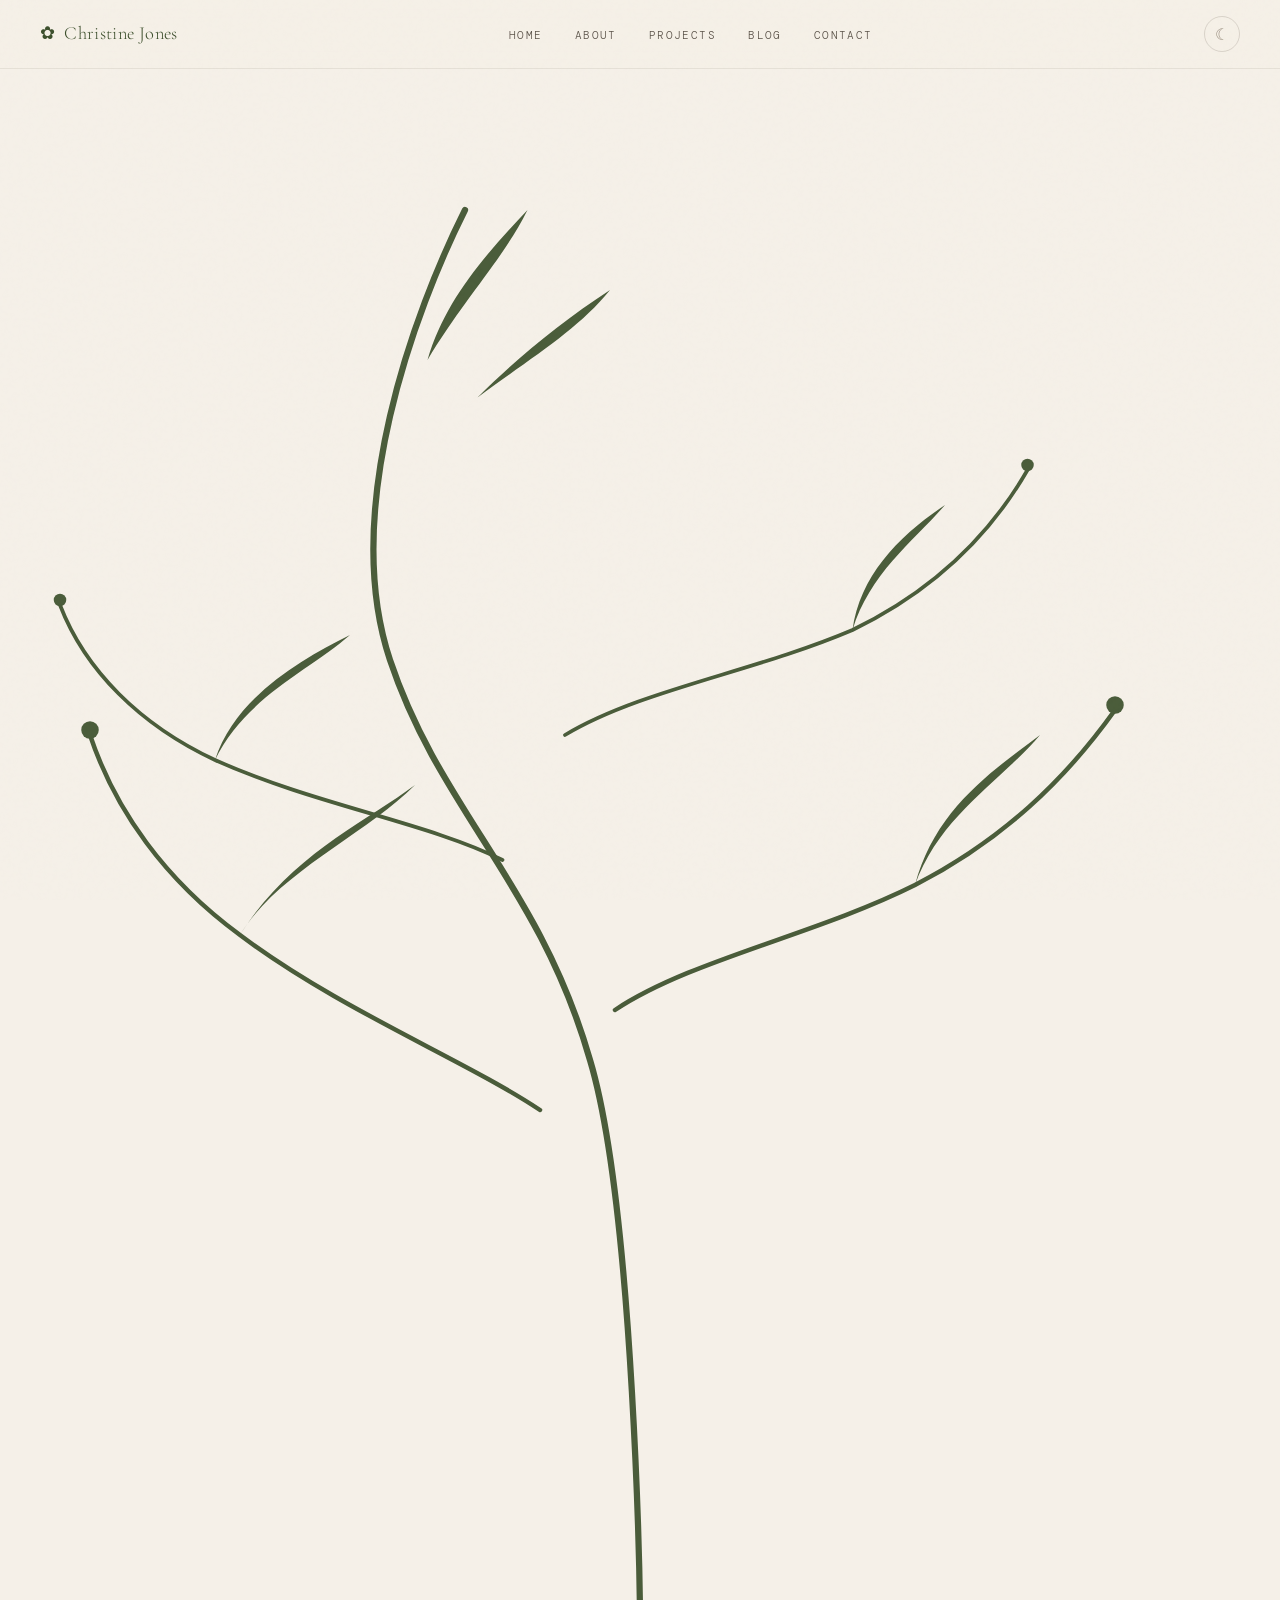
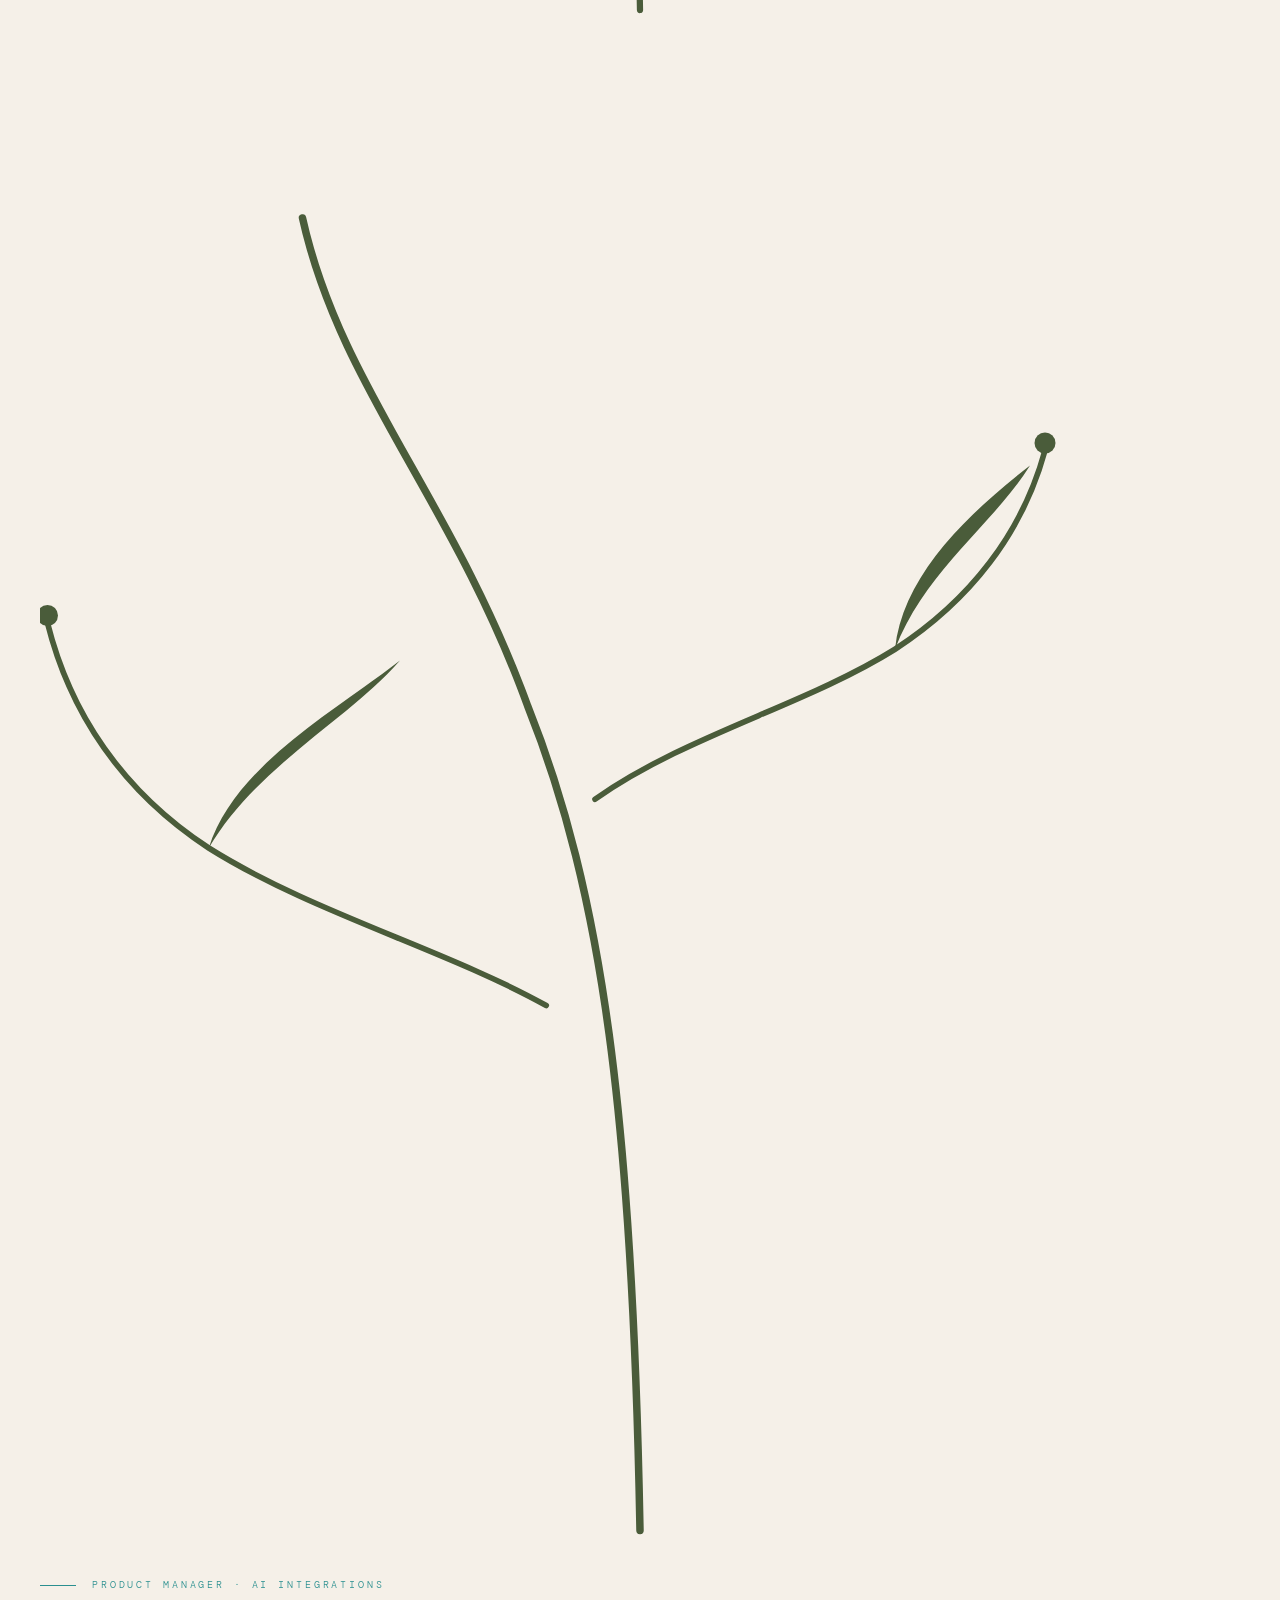
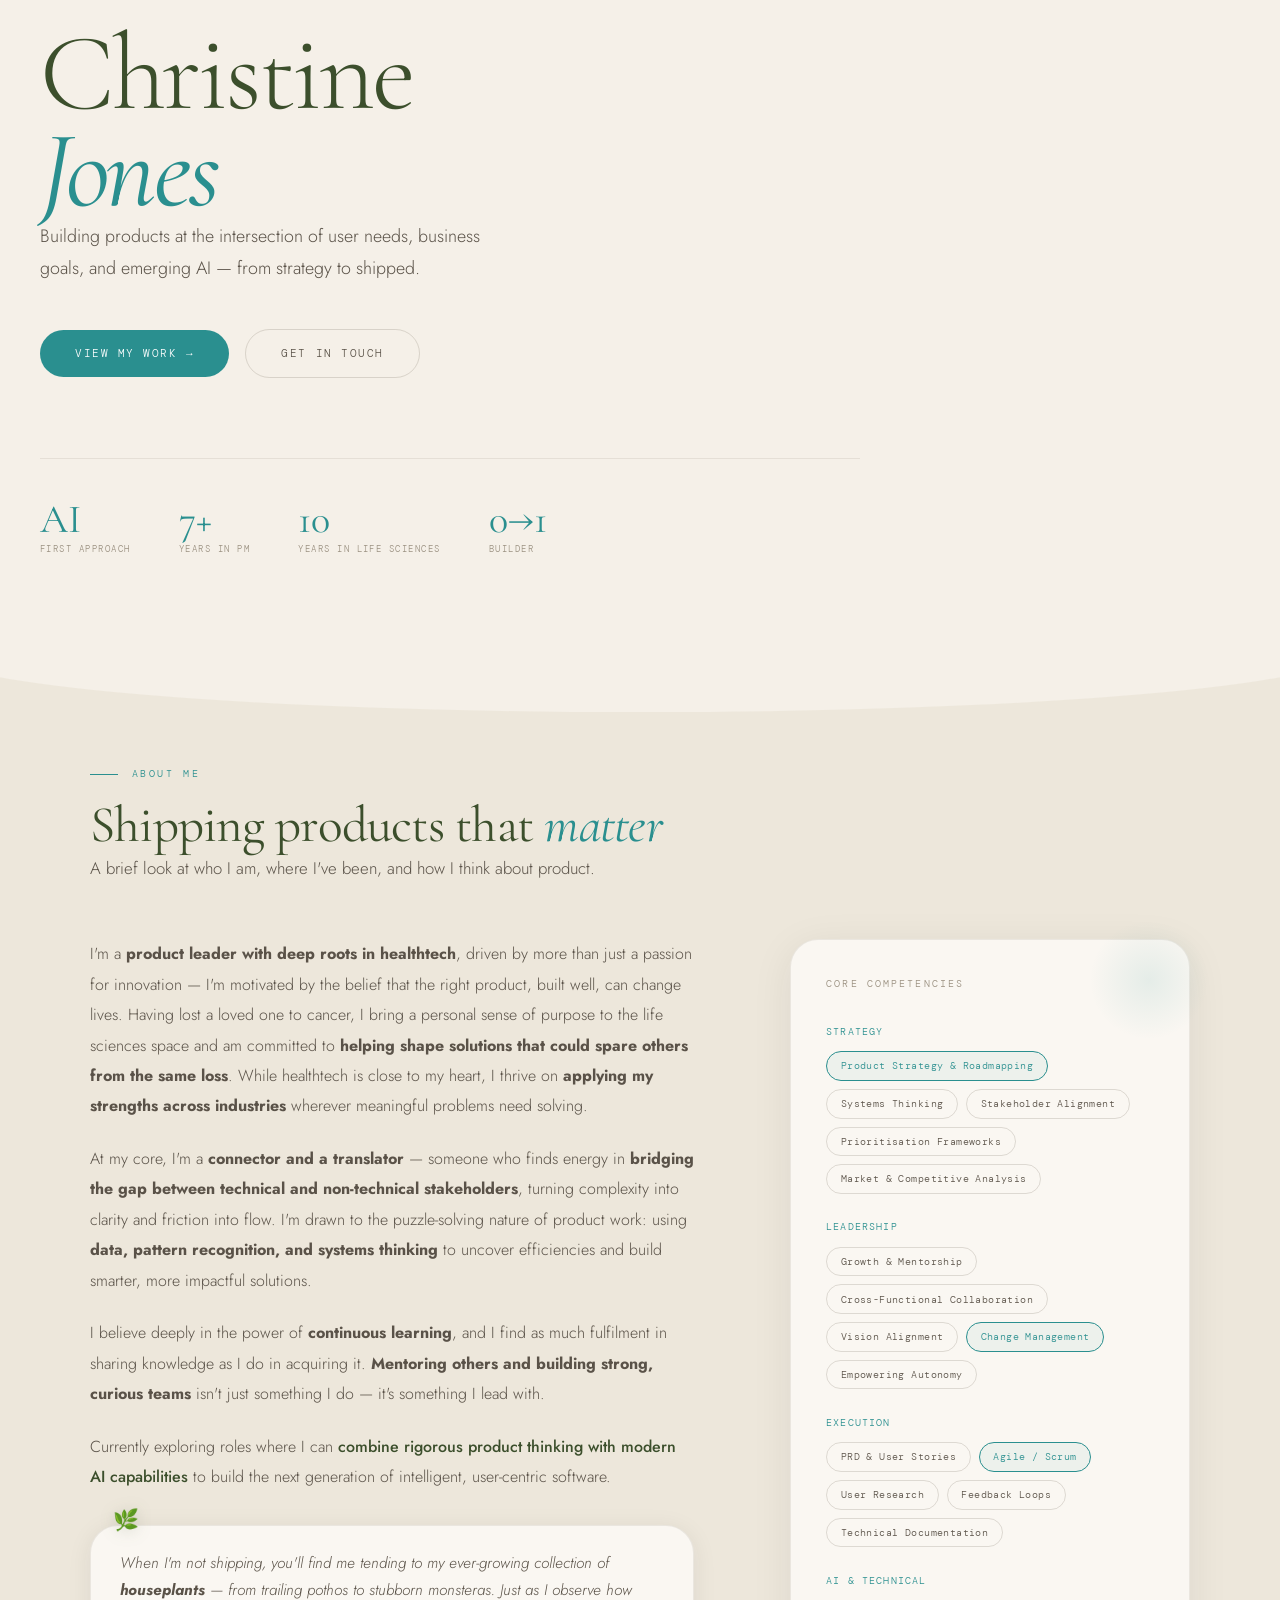
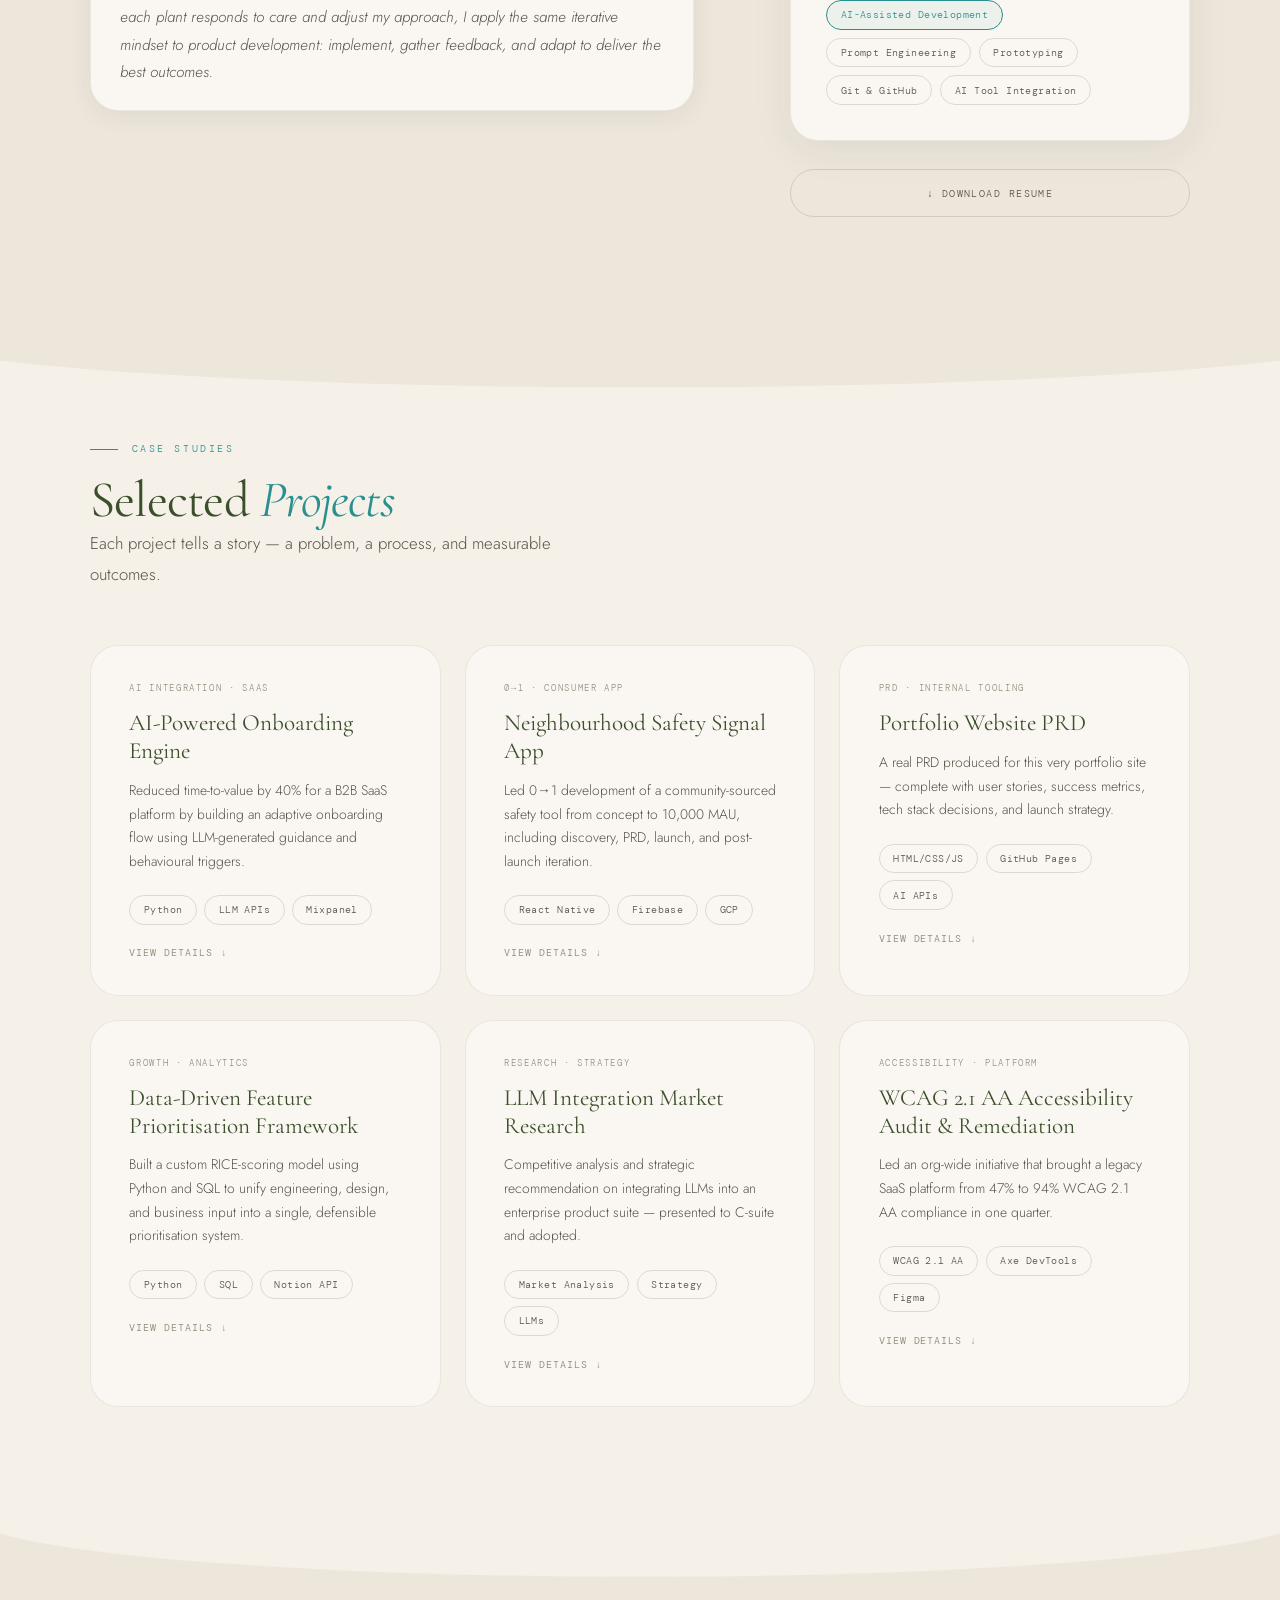
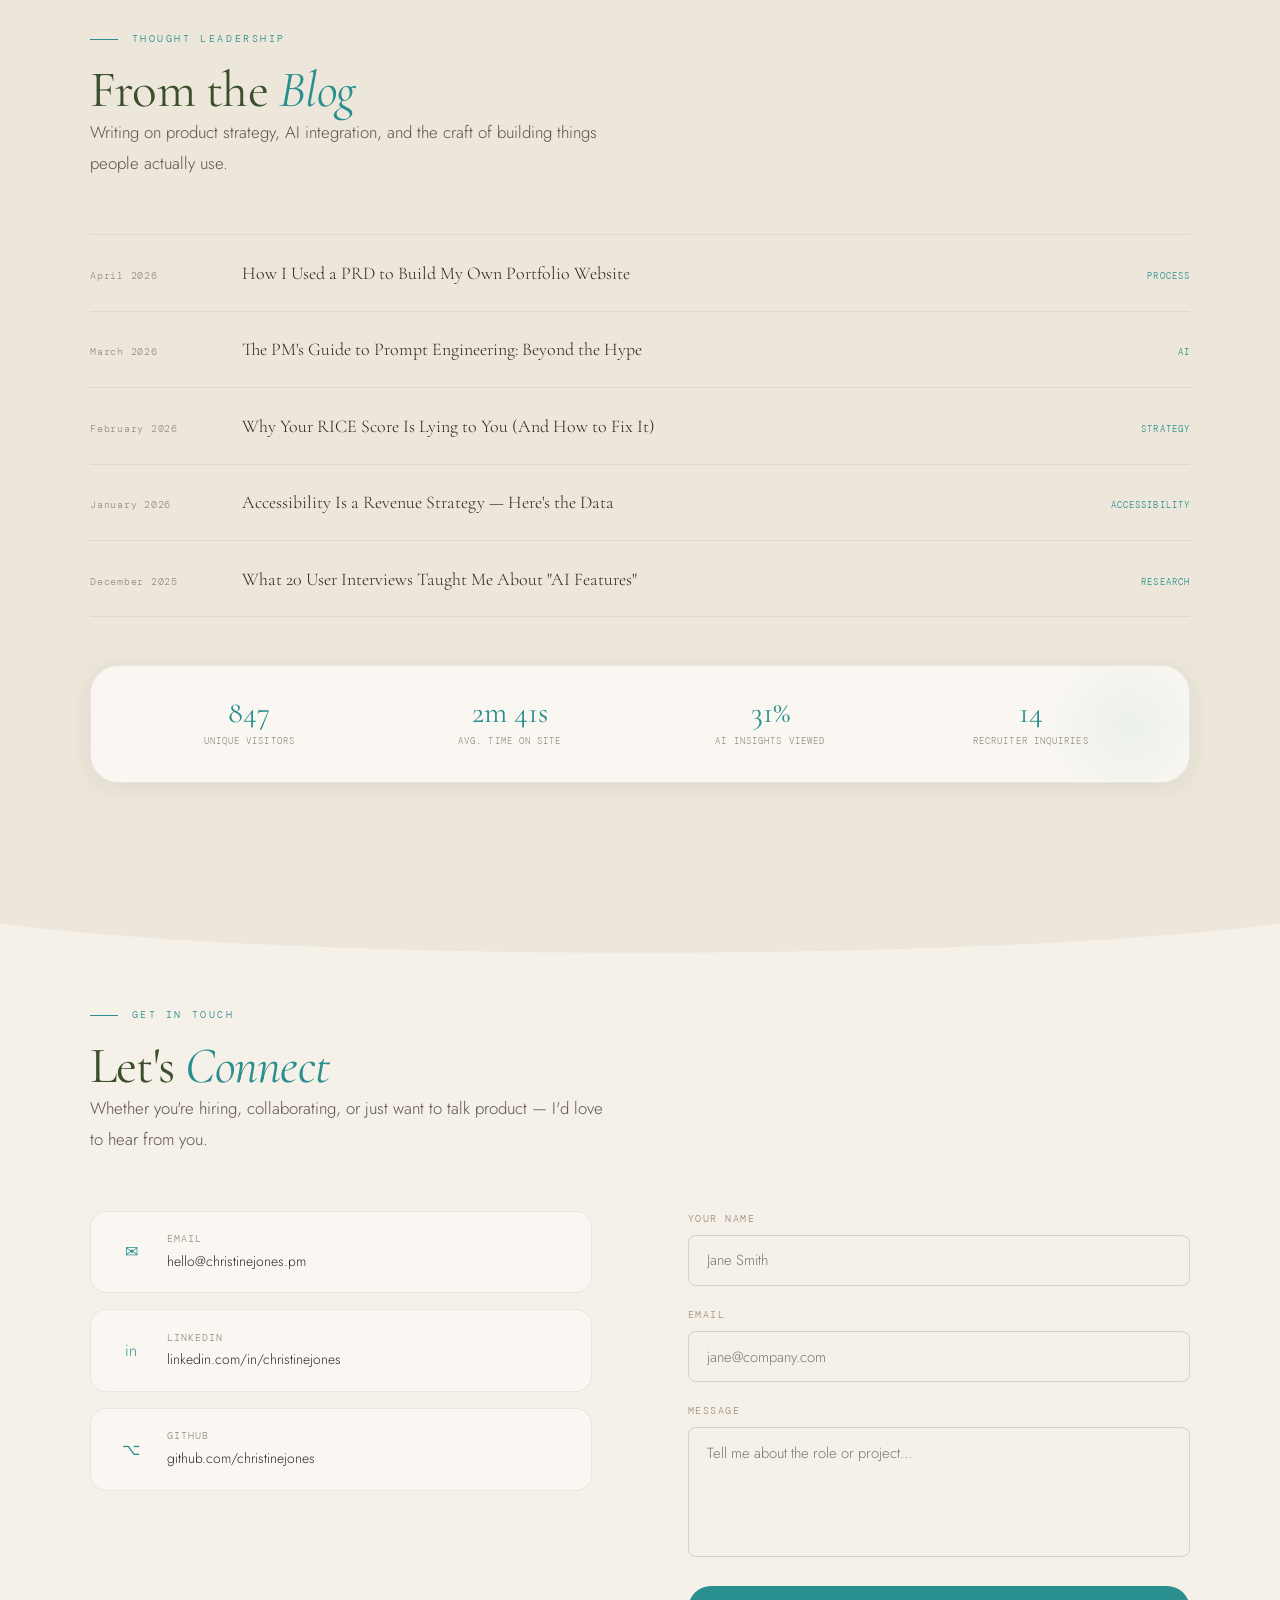
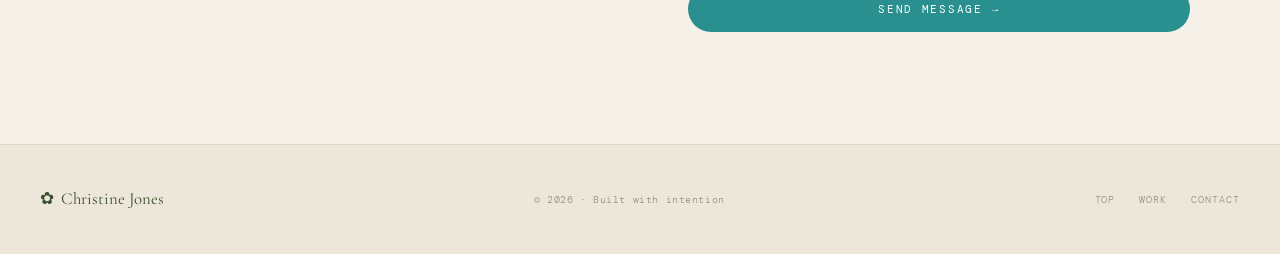
==== commit 0807d2d4: "updated index.html to pull from components" ====
--- a/index.html
+++ b/index.html
@@ -73,386 +73,13 @@
 <body>
 
 <!-- ── NAV ─────────────────────────────────────────────────────── -->
-<nav>
-  <a class="nav-logo" href="#home">
-    <span class="nav-logo-mark" aria-hidden="true">✿</span>
-    Christine Jones
-  </a>
-  <ul class="nav-links">
-    <li><a href="#home">Home</a></li>
-    <li><a href="#about">About</a></li>
-    <li><a href="#projects">Projects</a></li>
-    <li><a href="#blog">Blog</a></li>
-    <li><a href="#contact">Contact</a></li>
-  </ul>
-  <button class="theme-toggle" id="themeBtn" title="Toggle theme" aria-label="Toggle colour theme">☾</button>
-</nav>
+<div data-component="nav"></div>
 
 <!-- ── HERO ─────────────────────────────────────────────────────── -->
-<section id="home">
-
-  <!--
-    WATERCOLOUR BOTANICAL CANVAS
-    ════════════════════════════
-    Strategy: SVG filters do the heavy lifting.
-    Each "leaf" is 3–5 overlapping translucent shapes at different blur levels.
-    The feBlend modes (multiply, screen, overlay) create the ink-bloom effect.
-    Colours are drawn from the brand palette: sage, teal, moss, clay.
-    Nothing is outlined — outlines kill the watercolour illusion.
-  -->
-  <div class="wc-canvas" aria-hidden="true">
-
-    <!-- ═══ MAIN BOTANICAL — right side ═══════════════════════════ -->
-    <svg class="wc-main" viewBox="0 0 500 600" xmlns="http://www.w3.org/2000/svg">
-      <defs>
-        <!-- Watercolour bloom filter — the core effect -->
-        <filter id="wc-bloom" x="-40%" y="-40%" width="180%" height="180%">
-          <feGaussianBlur stdDeviation="8" result="blur"/>
-          <feColorMatrix type="saturate" values="1.3" in="blur" result="sat"/>
-          <feComposite in="sat" in2="SourceGraphic" operator="over"/>
-        </filter>
-
-        <!-- Softer, wider bloom for background washes -->
-        <filter id="wc-wash" x="-60%" y="-60%" width="220%" height="220%">
-          <feGaussianBlur stdDeviation="18"/>
-        </filter>
-
-        <!-- Edge bleed — gives the impression of pigment spreading into wet paper -->
-        <filter id="wc-edge" x="-20%" y="-20%" width="140%" height="140%">
-          <feTurbulence type="fractalNoise" baseFrequency="0.04" numOctaves="3" seed="42" result="noise"/>
-          <feDisplacementMap in="SourceGraphic" in2="noise" scale="12" xChannelSelector="R" yChannelSelector="G"/>
-        </filter>
-
-        <!-- Combined: edge bleed + bloom -->
-        <filter id="wc-full" x="-50%" y="-50%" width="200%" height="200%">
-          <feTurbulence type="fractalNoise" baseFrequency="0.035" numOctaves="4" seed="7" result="noise"/>
-          <feDisplacementMap in="SourceGraphic" in2="noise" scale="14" xChannelSelector="R" yChannelSelector="G" result="displaced"/>
-          <feGaussianBlur stdDeviation="7" in="displaced" result="blurred"/>
-          <feColorMatrix type="saturate" values="1.2" in="blurred"/>
-        </filter>
-
-        <!-- Vein filter — thin and slightly blurred -->
-        <filter id="wc-vein" x="-10%" y="-10%" width="120%" height="120%">
-          <feGaussianBlur stdDeviation="1.2"/>
-        </filter>
-      </defs>
-
-      <!--
-        LEAF 1 — Large background wash, sage-green
-        This is the widest, most diffuse layer — like the first wet wash
-        laid on paper before any detail.
-      -->
-      <g filter="url(#wc-wash)">
-        <ellipse cx="320" cy="240" rx="155" ry="210"
-          transform="rotate(-28 320 240)"
-          fill="#6a8250" opacity="0.11"/>
-      </g>
-
-      <!--
-        LEAF 1 — Mid layer with edge bleed, deeper sage
-        The second wash layer — slightly darker, slightly displaced by the wet paper.
-      -->
-      <g filter="url(#wc-full)">
-        <path d="M380 80
-          C420 100 450 150 445 210
-          C440 270 405 320 360 350
-          C315 380 258 385 218 365
-          C178 345 158 300 162 255
-          C166 210 196 168 238 145
-          C280 122 340 60 380 80Z"
-          fill="#5a7244" opacity="0.14"/>
-      </g>
-
-      <!--
-        LEAF 1 — Detail layer, more opaque, tighter
-        The final layer where pigment pools at the edges — darker tone.
-      -->
-      <g filter="url(#wc-bloom)">
-        <path d="M370 95
-          C405 118 428 168 420 222
-          C412 276 376 318 332 340
-          C288 362 240 358 208 335
-          C176 312 165 272 175 232
-          C185 192 218 158 260 142
-          C302 126 335 72 370 95Z"
-          fill="#4a6238" opacity="0.12"/>
-      </g>
-
-      <!--
-        LEAF 1 — Vein: midrib only, barely visible
-        In real watercolour, veins are NOT painted — they're the white
-        of the paper left unpainted, or a thin ink line added last.
-        We simulate this as a very light, blurred path.
-      -->
-      <g filter="url(#wc-vein)">
-        <path d="M285 355 C296 318 308 275 310 235 C312 195 300 158 286 128"
-          stroke="#3a4f2c" stroke-width="1.2" fill="none" opacity="0.22"
-          stroke-linecap="round"/>
-        <!-- Secondary veins — barely there -->
-        <path d="M295 300 C268 292 244 288 222 292" stroke="#3a4f2c" stroke-width="0.7" fill="none" opacity="0.15" stroke-linecap="round"/>
-        <path d="M302 260 C278 250 254 248 232 255" stroke="#3a4f2c" stroke-width="0.7" fill="none" opacity="0.15" stroke-linecap="round"/>
-        <path d="M305 220 C282 210 260 210 240 218" stroke="#3a4f2c" stroke-width="0.7" fill="none" opacity="0.15" stroke-linecap="round"/>
-      </g>
-
-      <!--
-        LEAF 2 — Overlapping leaf, teal-shifted
-        A second leaf behind and below the first. In watercolour,
-        where two leaves overlap, the colours mix — we simulate this
-        by using a teal wash in the overlap zone.
-      -->
-      <g filter="url(#wc-wash)">
-        <ellipse cx="260" cy="400" rx="130" ry="175"
-          transform="rotate(15 260 400)"
-          fill="#3a8080" opacity="0.09"/>
-      </g>
-      <g filter="url(#wc-full)">
-        <path d="M210 310
-          C235 285 275 270 308 278
-          C341 286 365 315 368 348
-          C371 381 350 414 318 430
-          C286 446 248 440 224 420
-          C200 400 185 335 210 310Z"
-          fill="#2e8a8a" opacity="0.11"/>
-      </g>
-      <g filter="url(#wc-bloom)">
-        <path d="M220 325
-          C242 302 276 292 305 302
-          C334 312 352 340 350 368
-          C348 396 328 420 302 430
-          C276 440 246 430 228 410
-          C210 390 198 348 220 325Z"
-          fill="#267878" opacity="0.10"/>
-      </g>
-
-      <!--
-        LEAF 3 — Young unfurling leaf, top-right
-        Younger leaves are more yellow-green. This one curves
-        as if just unfurling — an elongated, pointed shape.
-      -->
-      <g filter="url(#wc-wash)">
-        <ellipse cx="420" cy="140" rx="55" ry="100"
-          transform="rotate(-45 420 140)"
-          fill="#88a850" opacity="0.10"/>
-      </g>
-      <g filter="url(#wc-full)">
-        <path d="M455 60
-          C475 85 478 120 465 148
-          C452 176 428 192 406 185
-          C384 178 372 154 378 128
-          C384 102 405 78 430 65
-          C440 59 450 55 455 60Z"
-          fill="#7a9e44" opacity="0.13"/>
-      </g>
-
-      <!--
-        STEM — loose, slightly curved, tinted
-        Just a suggestion of a petiole. Blurred so it feels
-        painted, not drawn.
-      -->
-      <g filter="url(#wc-vein)">
-        <path d="M300 490 C298 455 292 420 285 390 C282 375 278 360 284 348"
-          stroke="#4a6238" stroke-width="2.5" fill="none" opacity="0.18"
-          stroke-linecap="round"/>
-        <path d="M220 440 C235 420 255 405 275 395"
-          stroke="#4a6238" stroke-width="1.5" fill="none" opacity="0.14"
-          stroke-linecap="round"/>
-      </g>
-
-      <!--
-        PIGMENT BLOOMS — abstract colour pooling
-        In real watercolour, pigment pools at the edges and in
-        natural hollows. These tiny extra ellipses simulate that.
-      -->
-      <g filter="url(#wc-wash)">
-        <ellipse cx="355" cy="170" rx="30" ry="22" fill="#3a6038" opacity="0.13"/>
-        <ellipse cx="220" cy="310" rx="22" ry="18" fill="#2a7a7a" opacity="0.12"/>
-        <ellipse cx="410" cy="330" rx="18" ry="26" fill="#5a8248" opacity="0.10"/>
-        <!-- Warm clay bloom — hint of sunlight through leaves -->
-        <ellipse cx="340" cy="130" rx="40" ry="28" fill="#c0905a" opacity="0.06"/>
-      </g>
-
-      <!-- Paper texture / wet bloom edges — very subtle -->
-      <g filter="url(#wc-wash)" opacity="0.5">
-        <ellipse cx="290" cy="240" rx="100" ry="130"
-          transform="rotate(-20 290 240)"
-          fill="#f0e8d8" opacity="0.25"/>
-      </g>
-    </svg>
-
-    <!-- ═══ SECONDARY BOTANICAL — bottom-left ═══════════════════ -->
-    <svg class="wc-secondary" viewBox="0 0 360 440" xmlns="http://www.w3.org/2000/svg">
-      <defs>
-        <filter id="wc-wash-b" x="-60%" y="-60%" width="220%" height="220%">
-          <feGaussianBlur stdDeviation="16"/>
-        </filter>
-        <filter id="wc-full-b" x="-50%" y="-50%" width="200%" height="200%">
-          <feTurbulence type="fractalNoise" baseFrequency="0.04" numOctaves="3" seed="13" result="noise"/>
-          <feDisplacementMap in="SourceGraphic" in2="noise" scale="12" xChannelSelector="G" yChannelSelector="R" result="displaced"/>
-          <feGaussianBlur stdDeviation="6" in="displaced"/>
-        </filter>
-        <filter id="wc-bloom-b" x="-30%" y="-30%" width="160%" height="160%">
-          <feGaussianBlur stdDeviation="6"/>
-        </filter>
-      </defs>
-
-      <!-- Leaf A — wide sage wash -->
-      <g filter="url(#wc-wash-b)">
-        <ellipse cx="200" cy="200" rx="130" ry="168"
-          transform="rotate(-20 200 200)"
-          fill="#6a8250" opacity="0.12"/>
-      </g>
-      <g filter="url(#wc-full-b)">
-        <path d="M250 70
-          C285 92 305 140 298 190
-          C291 240 258 278 218 285
-          C178 292 142 268 130 232
-          C118 196 136 152 168 130
-          C200 108 215 48 250 70Z"
-          fill="#527042" opacity="0.13"/>
-      </g>
-      <g filter="url(#wc-bloom-b)">
-        <path d="M242 88
-          C272 110 285 154 276 196
-          C267 238 238 266 205 270
-          C172 274 144 252 138 220
-          C132 188 150 152 180 136
-          C210 120 212 66 242 88Z"
-          fill="#426030" opacity="0.11"/>
-      </g>
-
-      <!-- Leaf B — teal-toned -->
-      <g filter="url(#wc-wash-b)">
-        <ellipse cx="150" cy="310" rx="100" ry="128"
-          transform="rotate(12 150 310)"
-          fill="#307878" opacity="0.09"/>
-      </g>
-      <g filter="url(#wc-full-b)">
-        <path d="M100 240
-          C126 218 165 215 192 228
-          C219 241 232 272 226 302
-          C220 332 196 354 168 356
-          C140 358 116 338 108 312
-          C100 286 74 262 100 240Z"
-          fill="#286868" opacity="0.12"/>
-      </g>
-
-      <!-- Pigment pools -->
-      <g filter="url(#wc-wash-b)">
-        <ellipse cx="220" cy="155" rx="24" ry="18" fill="#3a5830" opacity="0.13"/>
-        <ellipse cx="140" cy="278" rx="18" ry="22" fill="#286868" opacity="0.11"/>
-        <ellipse cx="178" cy="210" rx="40" ry="30" fill="#e8d8b0" opacity="0.14"/>
-      </g>
-    </svg>
-
-  </div><!-- .wc-canvas -->
-
-  <!-- Hero content -->
-  <div class="hero-content">
-    <div class="hero-eyebrow">Product Manager · AI Integrations</div>
-
-    <div class="hero-name">
-      <h1>
-        <span class="name-given">Christine</span>
-        <span class="name-family">Jones</span>
-      </h1>
-    </div>
-
-    <p class="hero-tagline">
-      Building products at the intersection of user needs, business goals,
-      and emerging AI — from strategy to shipped.
-    </p>
-
-    <div class="cta-row">
-      <a href="#projects" class="btn-primary">View My Work →</a>
-      <a href="#contact" class="btn-ghost">Get in Touch</a>
-    </div>
-
-    <div class="hero-stats reveal-stagger">
-      <div>
-        <div class="stat-num">5+</div>
-        <div class="stat-label">Years in PM</div>
-      </div>
-      <div>
-        <div class="stat-num">12</div>
-        <div class="stat-label">Products Shipped</div>
-      </div>
-      <div>
-        <div class="stat-num">AI</div>
-        <div class="stat-label">First Approach</div>
-      </div>
-      <div>
-        <div class="stat-num">0→1</div>
-        <div class="stat-label">Builder</div>
-      </div>
-    </div>
-  </div>
-
-</section>
+<div data-component="hero"></div>
 
 <!-- ── ABOUT ──────────────────────────────────────────────────── -->
-<section id="about">
-  <div class="section-inner">
-    <div class="section-label">About Me</div>
-    <h2>Shipping products that <em>matter</em></h2>
-    <p class="section-desc">A brief look at who I am, where I've been, and how I think about product.</p>
-
-    <div class="about-grid reveal">
-      <div class="about-text">
-        <p>I'm a Product Manager with a deep focus on <strong>AI integration</strong> and end-to-end product development. I believe great products come from obsessive user empathy, clear metrics, and the courage to cut.</p>
-        <p>My background spans <strong>0→1 product builds</strong>, cross-functional team leadership, and data-informed roadmapping. I've worked across SaaS, consumer apps, and AI-native tools — always with an eye on what actually moves the needle.</p>
-        <p>Outside of work, I write about the intersection of AI and product strategy, contribute to open-source tooling, and mentor aspiring PMs through community programs.</p>
-        <p>Currently exploring roles where I can <strong>combine rigorous product thinking with modern AI capabilities</strong> to build the next generation of intelligent, user-centric software.</p>
-        <div class="about-personal">
-          <p>When I'm not shipping, you'll find me tending to my ever-growing collection of <strong>houseplants</strong> — monsteras, pothos, and the occasional fussy fiddle-leaf fig. I find the patience that goes into propagation applies surprisingly well to long roadmaps.</p>
-        </div>
-      </div>
-
-      <div>
-        <div class="skills-panel">
-          <div class="skills-title">Core Competencies</div>
-          <div class="skill-group">
-            <div class="skill-group-label">Strategy</div>
-            <div class="skill-tags">
-              <span class="tag accent">Roadmapping</span>
-              <span class="tag">OKRs &amp; KPIs</span>
-              <span class="tag">Market Research</span>
-              <span class="tag">Competitive Analysis</span>
-            </div>
-          </div>
-          <div class="skill-group">
-            <div class="skill-group-label">Execution</div>
-            <div class="skill-tags">
-              <span class="tag">PRD Writing</span>
-              <span class="tag accent">Agile / Scrum</span>
-              <span class="tag">User Stories</span>
-              <span class="tag">A/B Testing</span>
-            </div>
-          </div>
-          <div class="skill-group">
-            <div class="skill-group-label">AI &amp; Technical</div>
-            <div class="skill-tags">
-              <span class="tag accent">Prompt Engineering</span>
-              <span class="tag">Python</span>
-              <span class="tag">SQL</span>
-              <span class="tag">GitHub API</span>
-              <span class="tag">LLM Integration</span>
-            </div>
-          </div>
-          <div class="skill-group">
-            <div class="skill-group-label">Design &amp; Research</div>
-            <div class="skill-tags">
-              <span class="tag">User Interviews</span>
-              <span class="tag">Wireframing</span>
-              <span class="tag">Figma</span>
-              <span class="tag">WCAG 2.1 AA</span>
-            </div>
-          </div>
-        </div>
-        <a href="#" class="resume-btn" onclick="alert('Resume download — add your PDF link here!'); return false;">↓ Download Resume</a>
-      </div>
-    </div>
-  </div>
-</section>
+<div data-component="about"></div>
 
 <!-- ── PROJECTS ───────────────────────────────────────────────── -->
 <section id="projects">
@@ -607,63 +234,8 @@
   </div>
 </section>
 
-<!-- ── CONTACT ─────────────────────────────────────────────────── -->
-<section id="contact">
-  <div class="section-inner">
-    <div class="section-label">Get In Touch</div>
-    <h2>Let's <em>Connect</em></h2>
-    <p class="section-desc">Whether you're hiring, collaborating, or just want to talk product — I'd love to hear from you.</p>
-
-    <div class="contact-grid reveal">
-      <div>
-        <div class="contact-links">
-          <a href="mailto:hello@christinejones.pm" class="contact-link">
-            <div class="contact-link-icon" aria-hidden="true">✉</div>
-            <div><div class="contact-link-label">Email</div><div class="contact-link-value">hello@christinejones.pm</div></div>
-          </a>
-          <a href="https://linkedin.com/in/christinejones" target="_blank" rel="noopener noreferrer" class="contact-link">
-            <div class="contact-link-icon" aria-hidden="true">in</div>
-            <div><div class="contact-link-label">LinkedIn</div><div class="contact-link-value">linkedin.com/in/christinejones</div></div>
-          </a>
-          <a href="https://github.com/christinejones" target="_blank" rel="noopener noreferrer" class="contact-link">
-            <div class="contact-link-icon" aria-hidden="true">⌥</div>
-            <div><div class="contact-link-label">GitHub</div><div class="contact-link-value">github.com/christinejones</div></div>
-          </a>
-        </div>
-      </div>
-
-      <div class="contact-form-wrap">
-        <div class="form-group">
-          <label class="form-label" for="contact-name">Your Name</label>
-          <input class="form-input" id="contact-name" type="text" placeholder="Jane Smith" autocomplete="name">
-        </div>
-        <div class="form-group">
-          <label class="form-label" for="contact-email">Email</label>
-          <input class="form-input" id="contact-email" type="email" placeholder="jane@company.com" autocomplete="email">
-        </div>
-        <div class="form-group">
-          <label class="form-label" for="contact-message">Message</label>
-          <textarea class="form-textarea" id="contact-message" placeholder="Tell me about the role or project…"></textarea>
-        </div>
-        <button class="form-submit" onclick="handleSubmit()">Send Message →</button>
-      </div>
-    </div>
-  </div>
-</section>
-
-<!-- ── FOOTER ──────────────────────────────────────────────────── -->
-<footer>
-  <div class="footer-name">
-    <span class="footer-leaf" aria-hidden="true">✿</span>
-    Christine Jones
-  </div>
-  <div class="footer-copy">© 2026 · Built with intention</div>
-  <div class="footer-links">
-    <a href="#home">Top</a>
-    <a href="#projects">Work</a>
-    <a href="#contact">Contact</a>
-  </div>
-</footer>
+<!-- ── CONTACT + FOOTER ───────────────────────────────────────── -->
+<div data-component="contact-footer"></div>
 
 <script src="scripts.js"></script>
 </body>
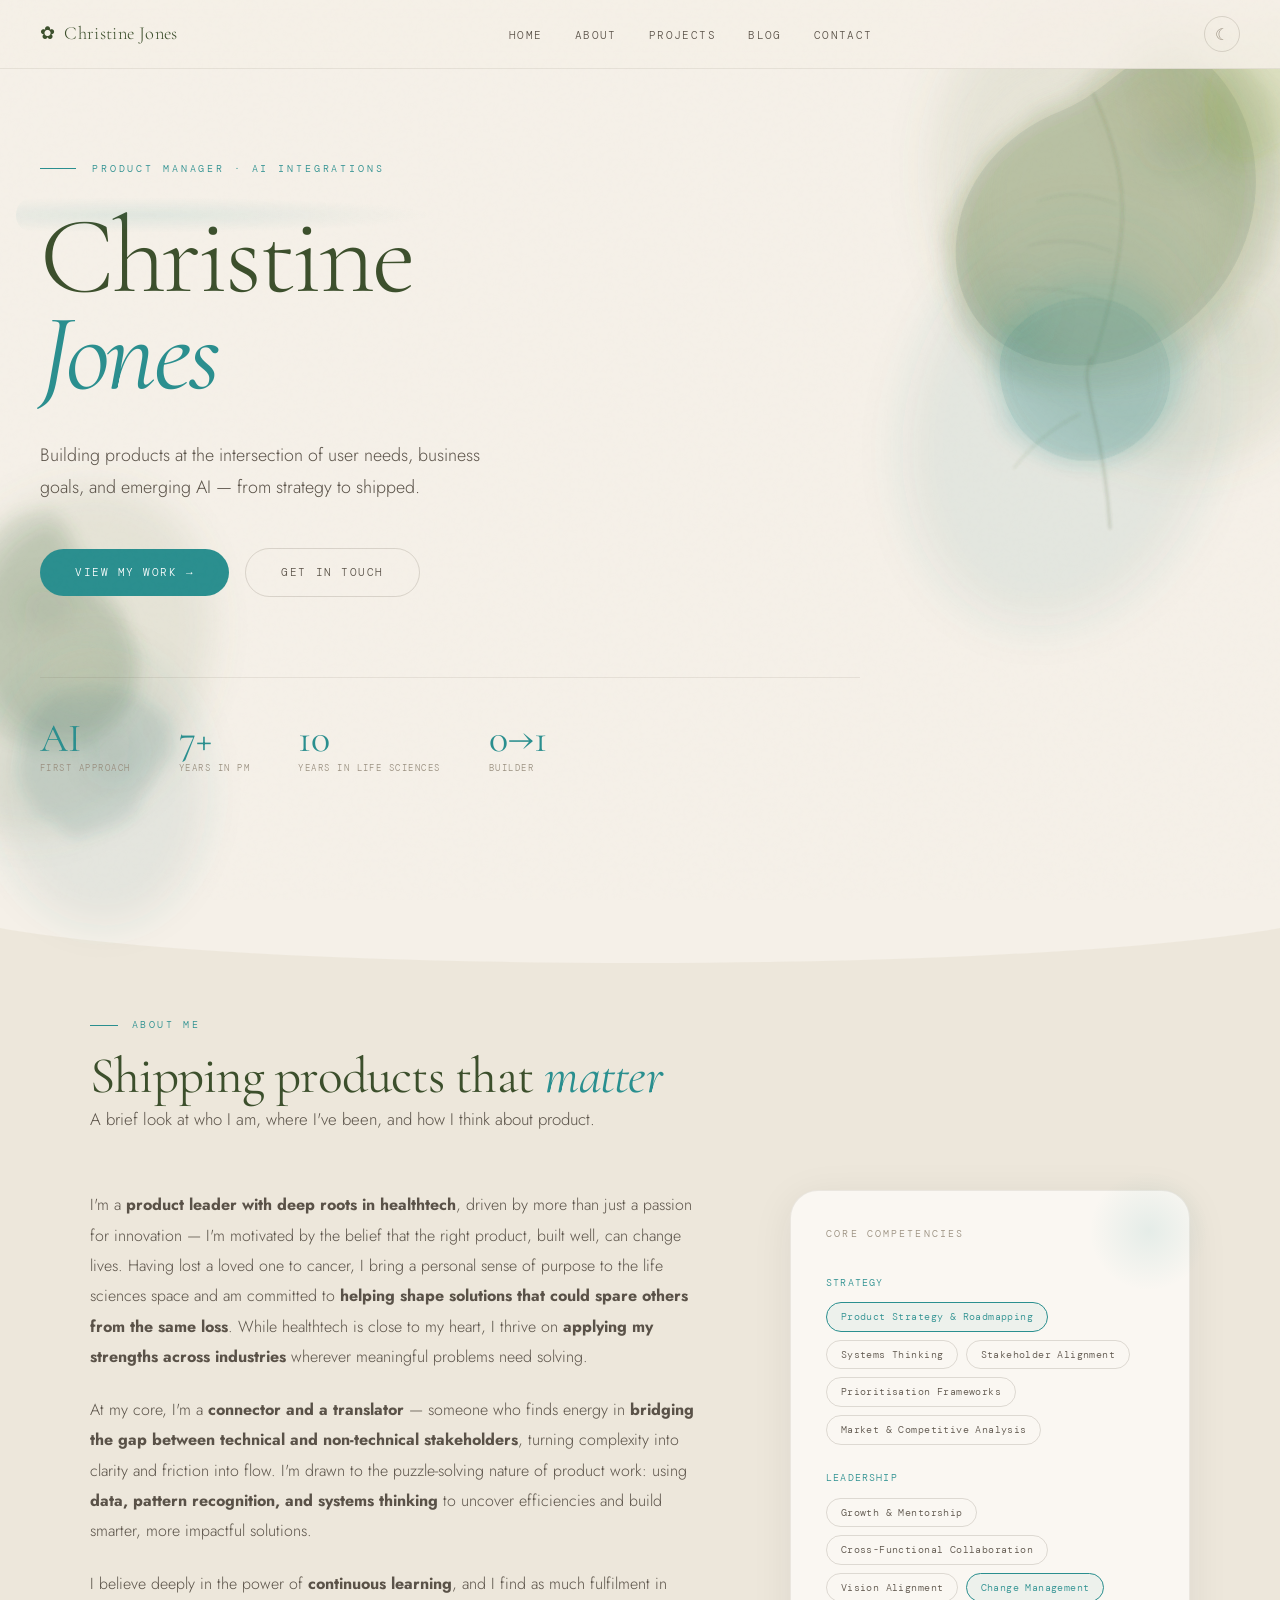
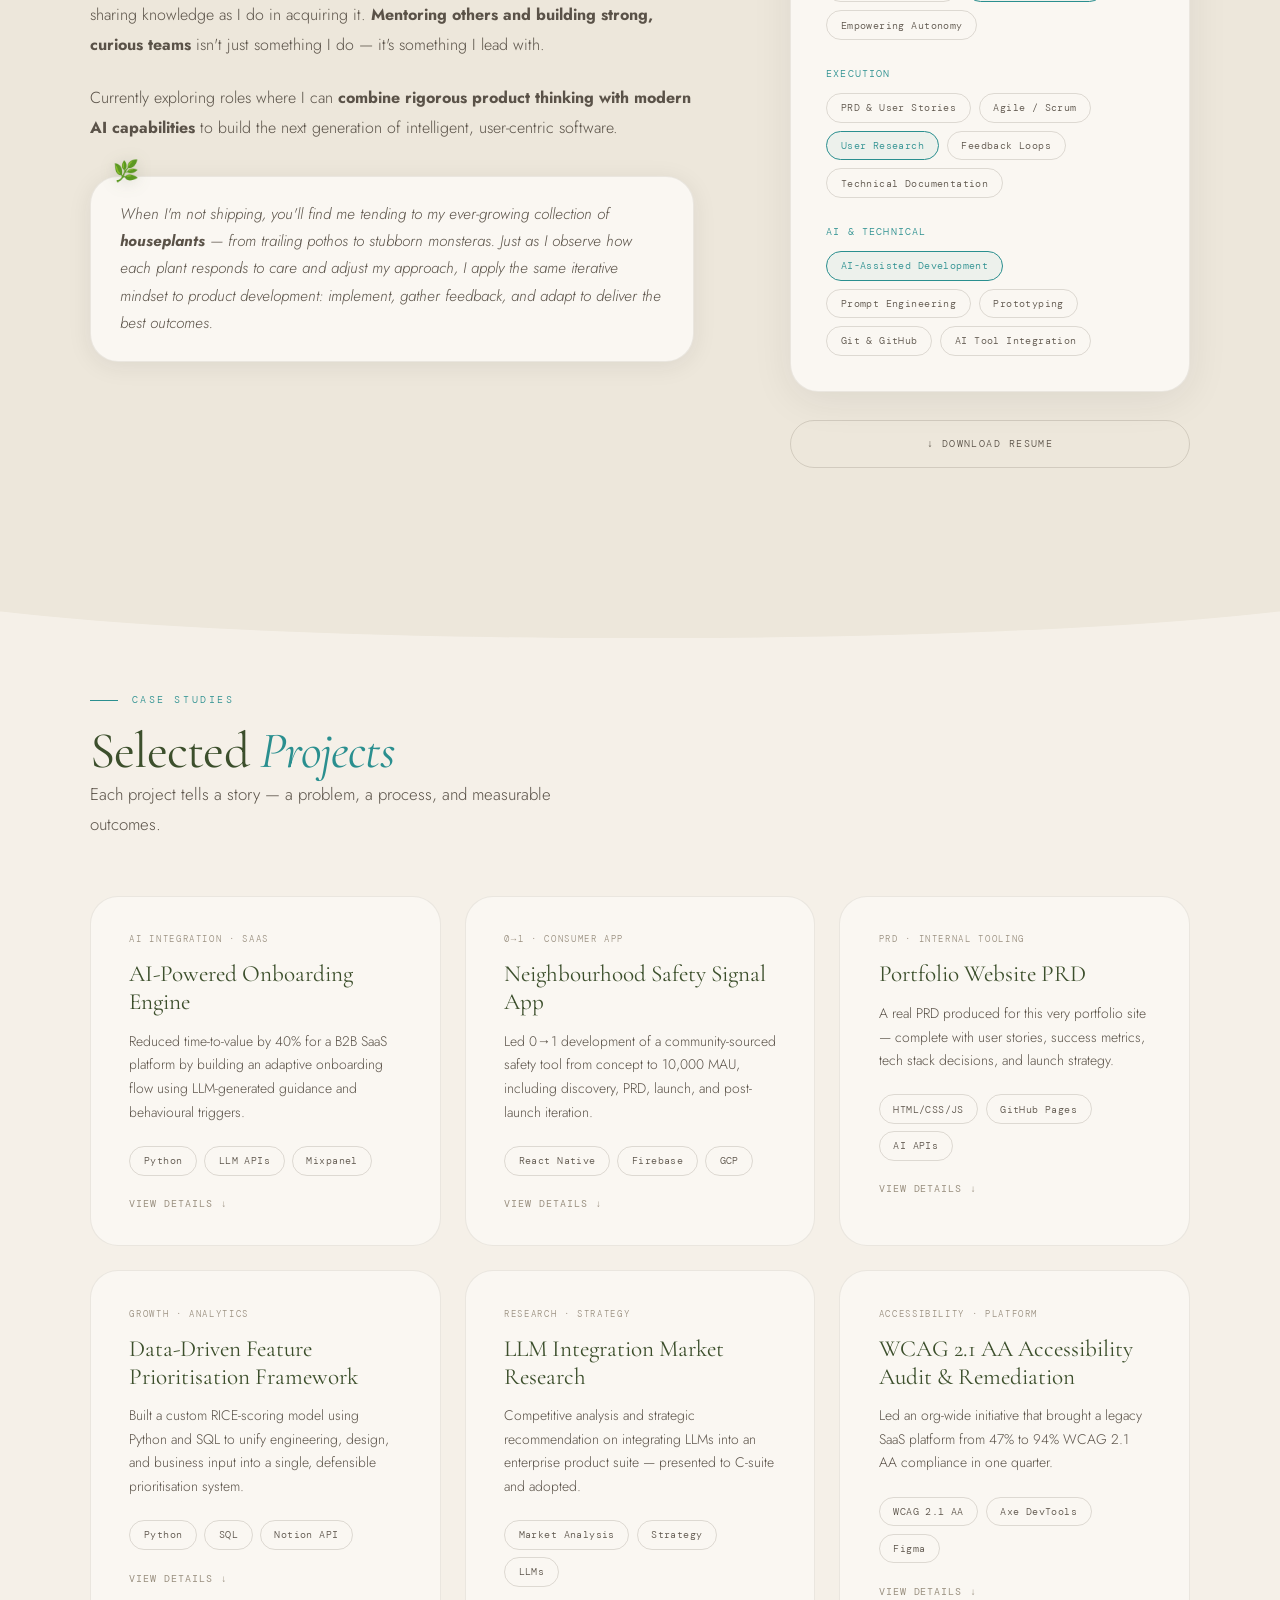
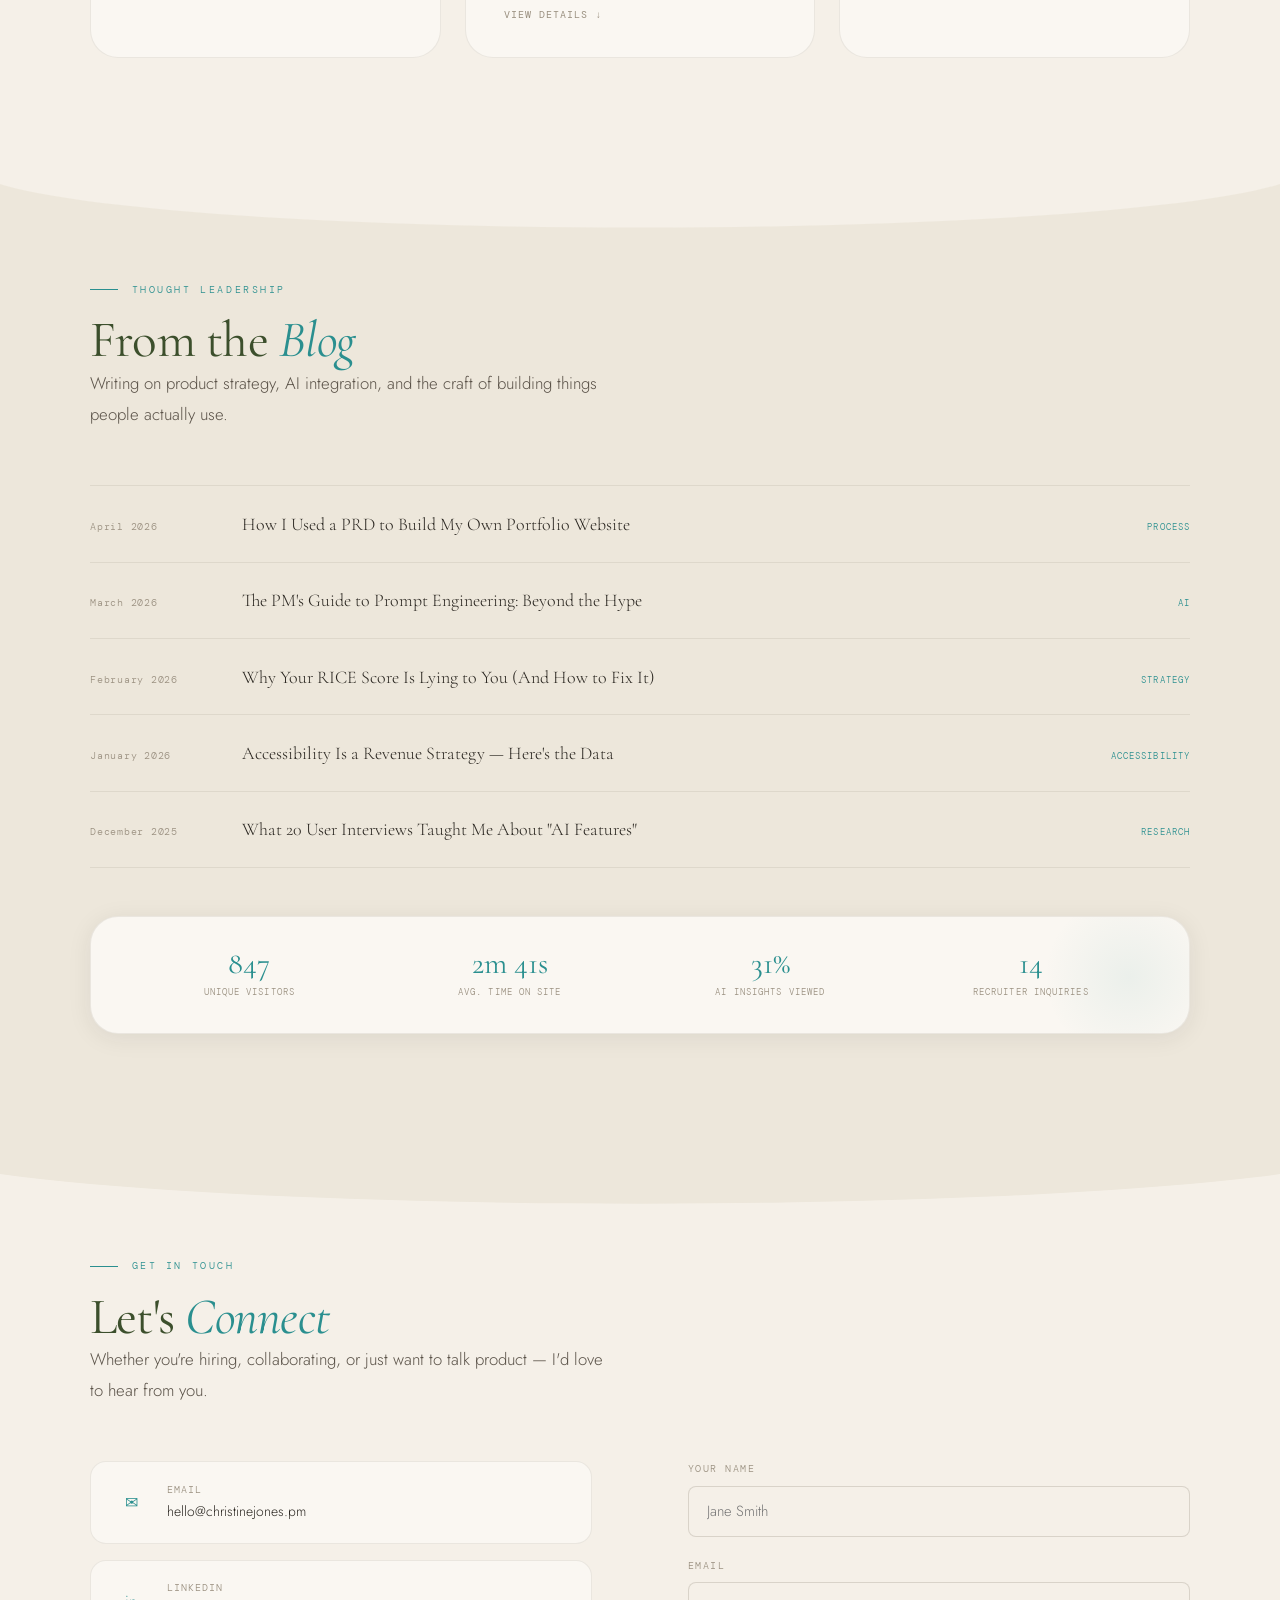
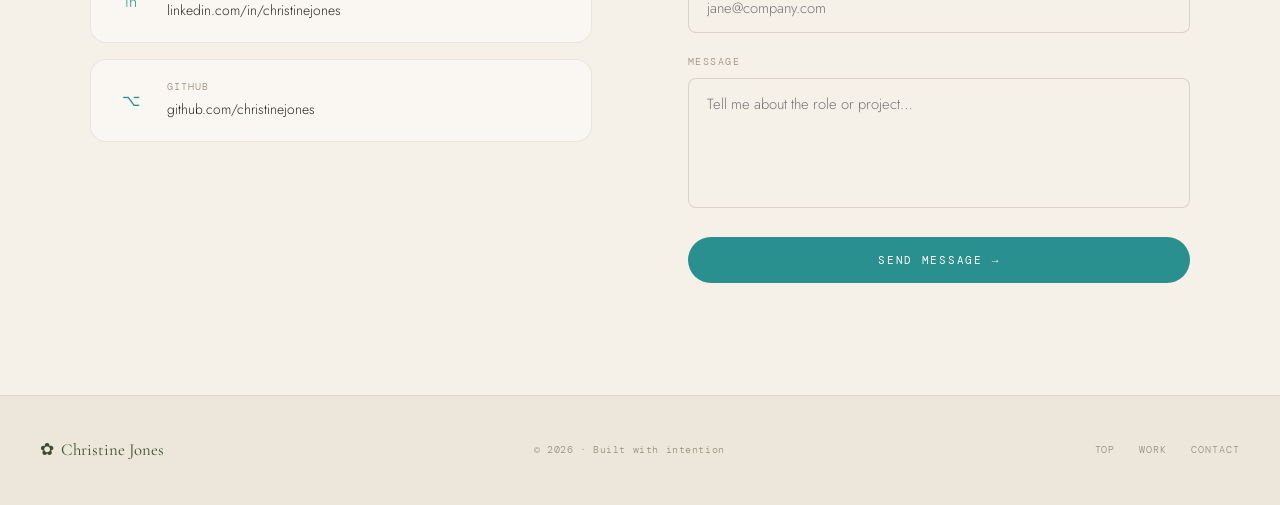
==== commit befbdd51: "updated watercolour bleed from hero into about me and updated bolding and accents in about me" ====
--- a/index.html
+++ b/index.html
@@ -52,7 +52,7 @@
     /* Bottom-left — secondary, smaller composition */
     .wc-secondary {
       left: -60px;
-      bottom: -80px;
+      bottom: -24px;
       width: 400px;
       height: 480px;
       opacity: 1;
@@ -68,6 +68,73 @@
     /* In dark mode, reduce opacity slightly */
     [data-theme="dark"] .wc-main { opacity: 0.7; }
     [data-theme="dark"] .wc-secondary { opacity: 0.6; }
+
+    /* Responsive botanical scaling/positioning */
+    @media (max-width: 1200px) {
+      .wc-main {
+        right: -130px;
+        top: -50px;
+        width: 560px;
+        height: 660px;
+      }
+      .wc-secondary {
+        left: -85px;
+        bottom: -14px;
+        width: 350px;
+        height: 430px;
+      }
+    }
+
+    @media (max-width: 992px) {
+      .wc-main {
+        right: -185px;
+        top: -40px;
+        width: 500px;
+        height: 600px;
+        opacity: 0.88;
+      }
+      .wc-secondary {
+        left: -105px;
+        bottom: -4px;
+        width: 300px;
+        height: 370px;
+        opacity: 0.8;
+      }
+    }
+
+    @media (max-width: 768px) {
+      .wc-main {
+        right: -215px;
+        top: 35px;
+        width: 430px;
+        height: 510px;
+        opacity: 0.6;
+      }
+      .wc-secondary {
+        left: -76px;
+        bottom: 12px;
+        width: 250px;
+        height: 305px;
+        opacity: 0.54;
+      }
+    }
+
+    @media (max-width: 560px) {
+      .wc-main {
+        right: -230px;
+        top: 58px;
+        width: 385px;
+        height: 455px;
+        opacity: 0.46;
+      }
+      .wc-secondary {
+        left: -68px;
+        bottom: 24px;
+        width: 210px;
+        height: 260px;
+        opacity: 0.42;
+      }
+    }
   </style>
 </head>
 <body>
--- a/styles.css
+++ b/styles.css
@@ -199,8 +199,10 @@
 #home {
   min-height: 100vh;
   display: flex; flex-direction: column; justify-content: center;
-  padding: 10rem 2.5rem 6rem;
-  position: relative; overflow: hidden;
+  padding: 10rem 2.5rem 8rem;
+  position: relative;
+  overflow: visible;
+  z-index: 2;
 }
 
 /* ── WATERCOLOUR BOTANICAL BACKGROUND ───────────────────────── */
@@ -212,7 +214,8 @@
 */
 .wc-canvas {
   position: absolute; inset: 0;
-  pointer-events: none; overflow: hidden;
+  pointer-events: none;
+  overflow: visible;
 }
 
 /* ── HERO CONTENT ─────────────────────────────────────────────── */
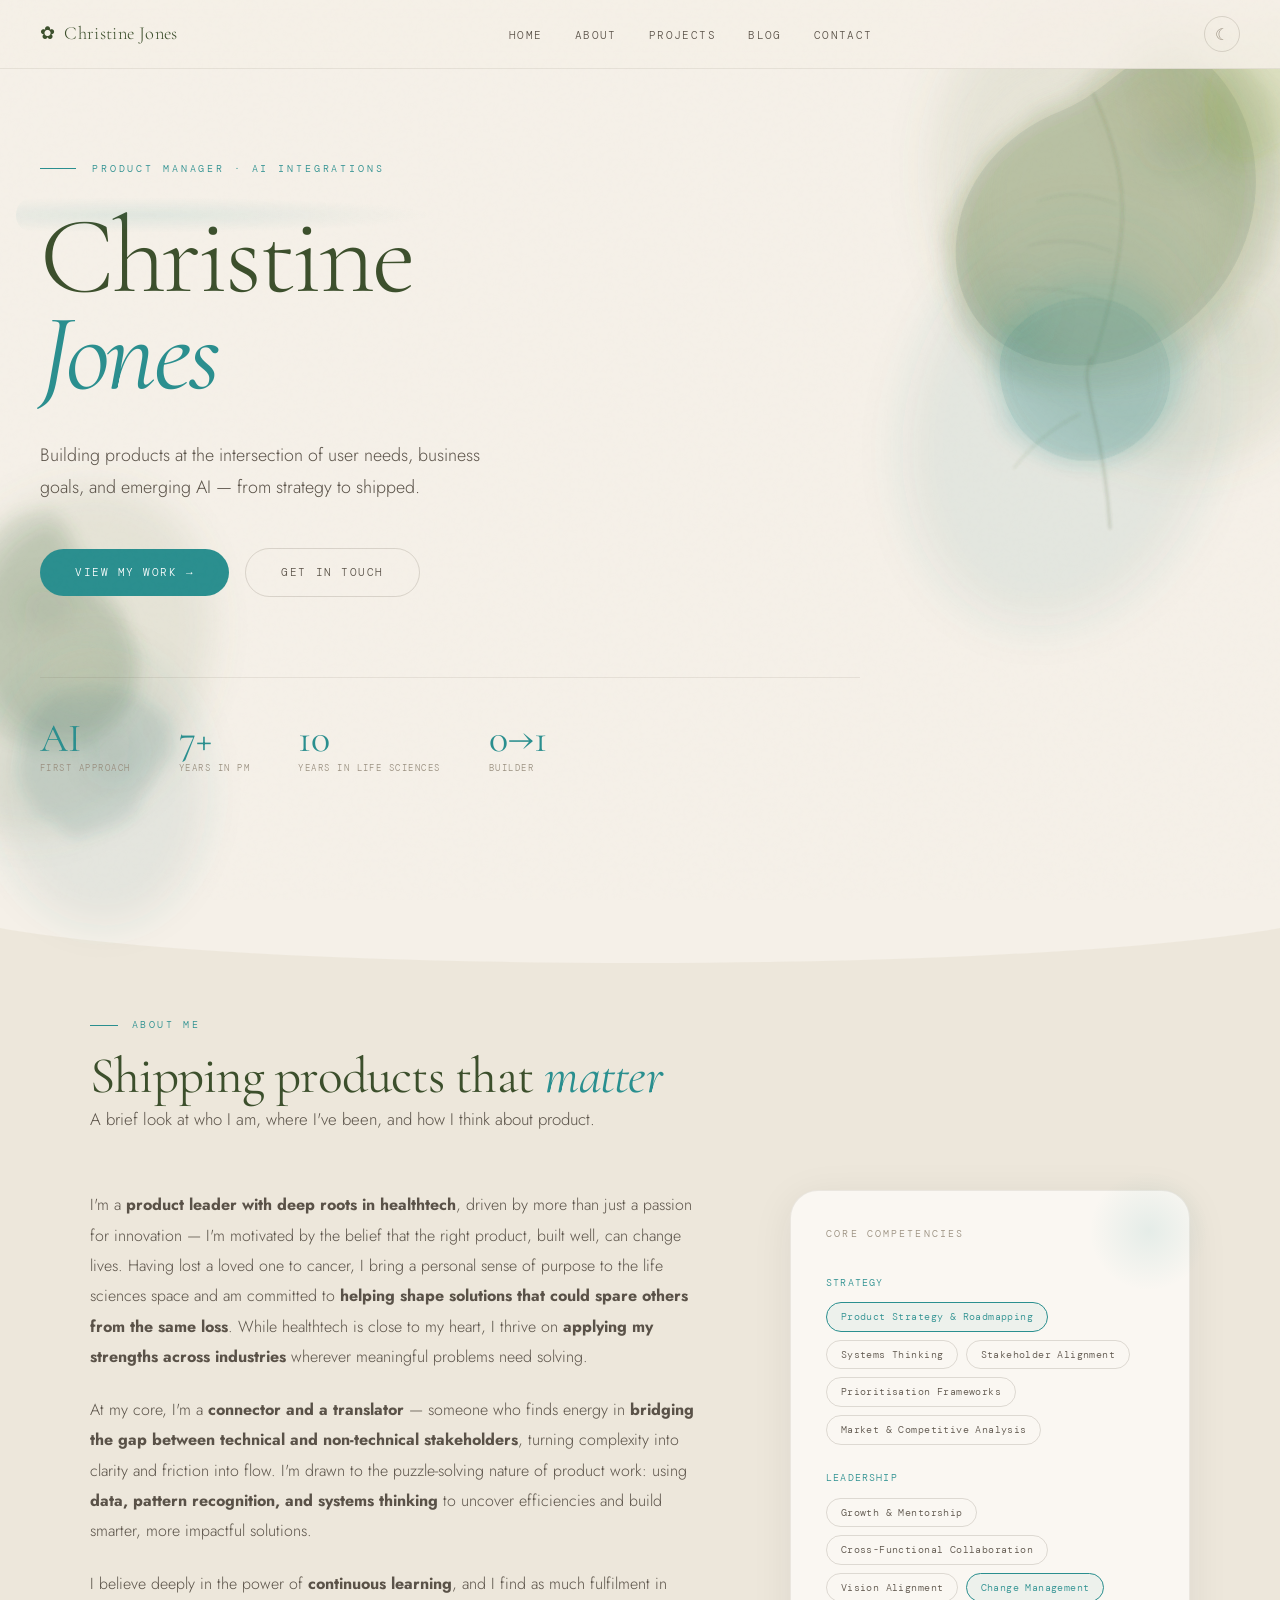
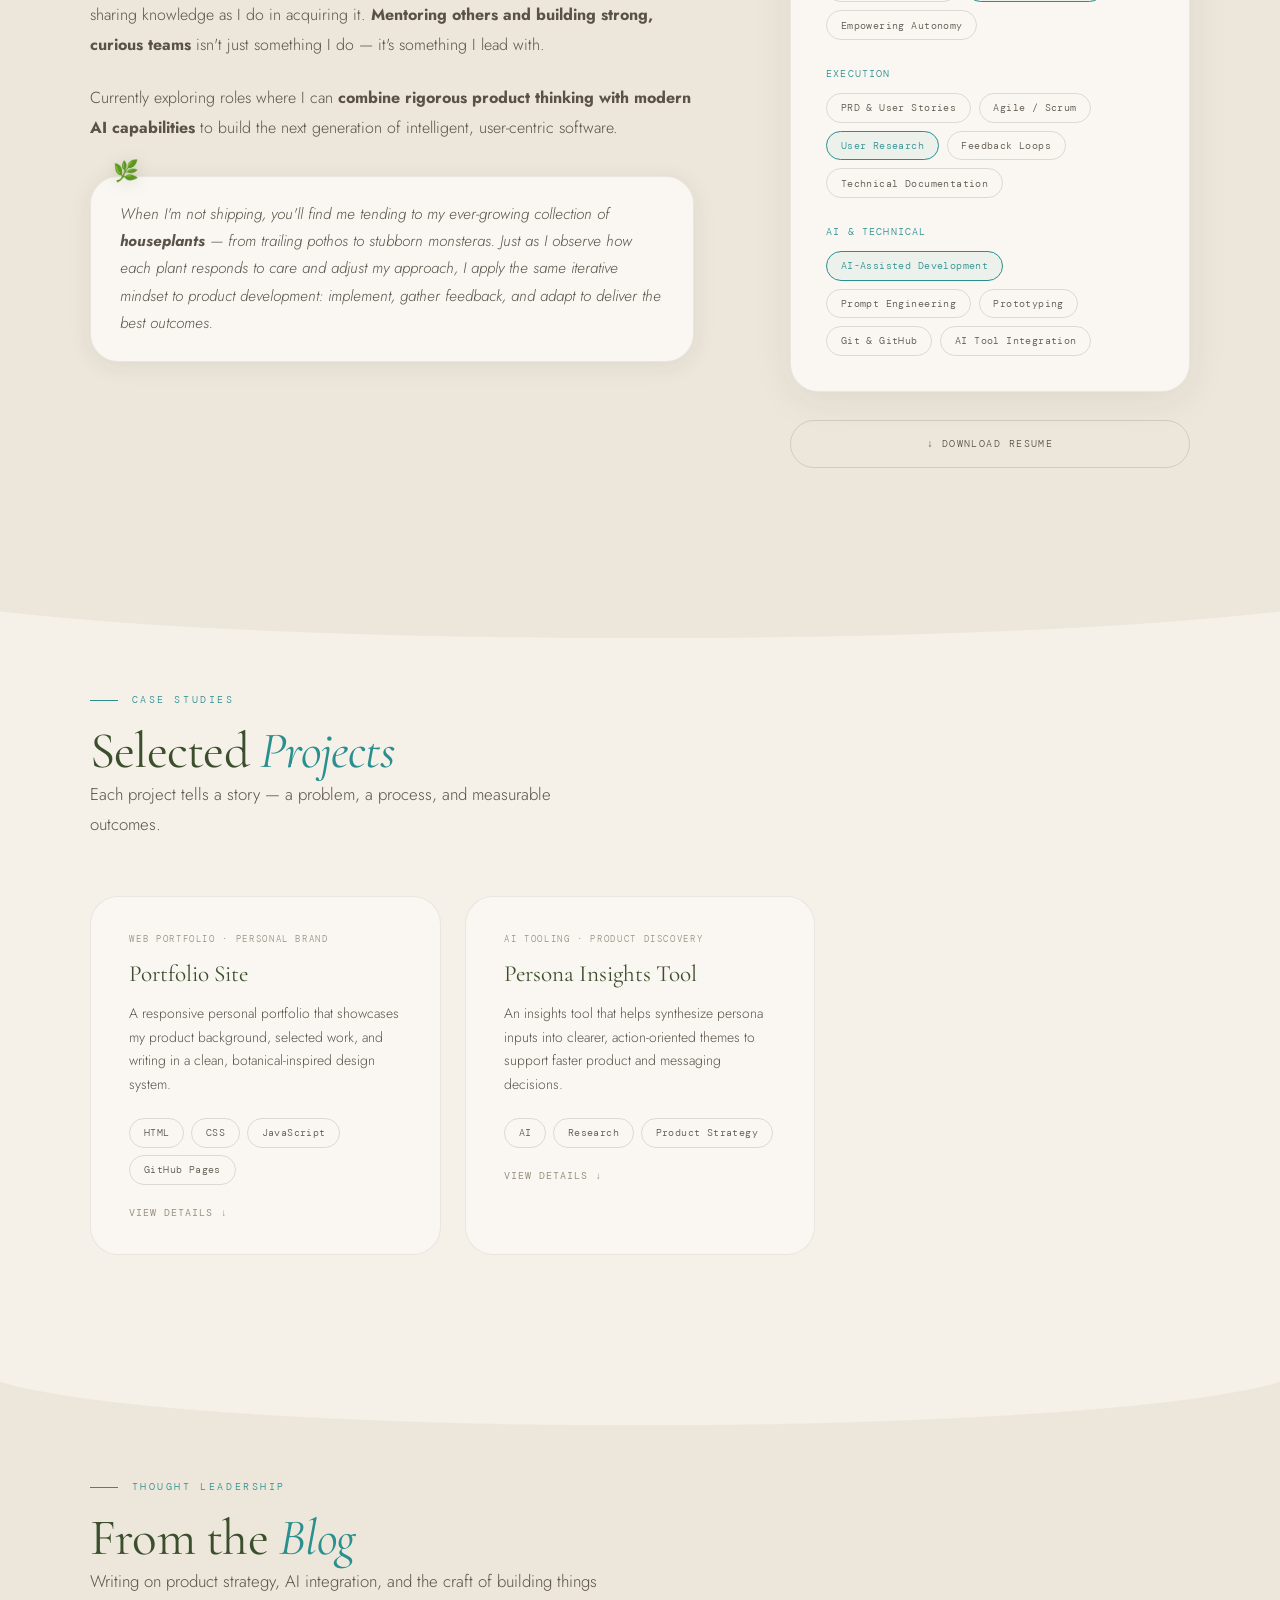
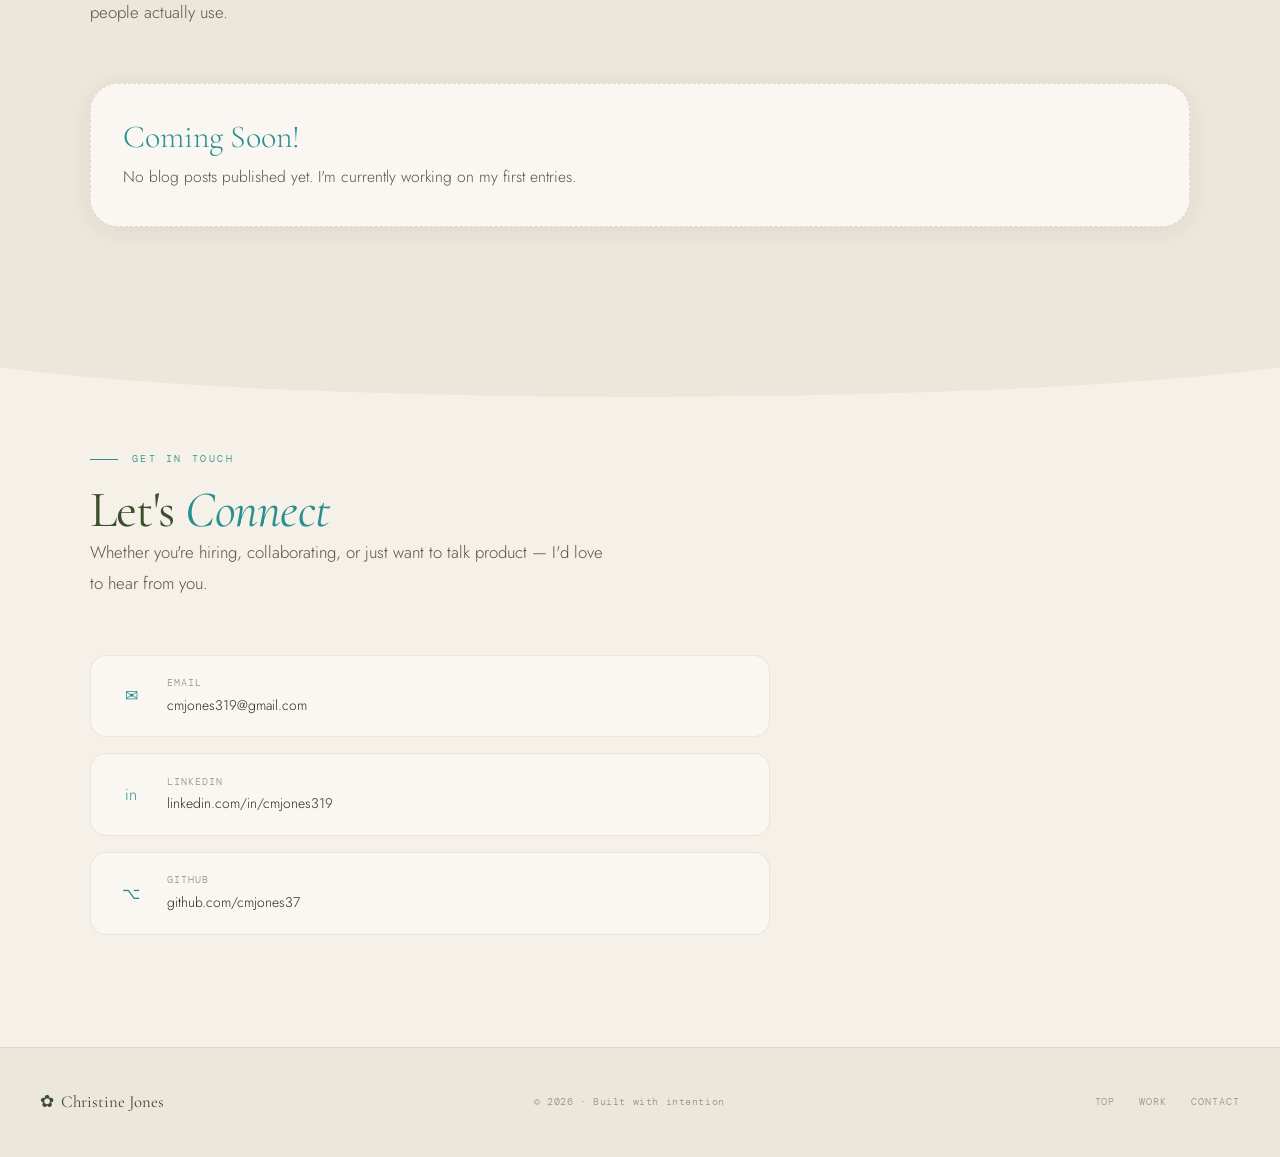
==== commit b62d98e0: "Removed metrics, contact form, and placeholder texts, added portfolio site and persona insight proje" ====
--- a/index.html
+++ b/index.html
@@ -156,103 +156,37 @@
     <p class="section-desc">Each project tells a story — a problem, a process, and measurable outcomes.</p>
 
     <div class="projects-grid">
-
       <div class="project-card reveal">
-        <div class="project-type">AI Integration · SaaS</div>
-        <div class="project-title">AI-Powered Onboarding Engine</div>
-        <p class="project-desc">Reduced time-to-value by 40% for a B2B SaaS platform by building an adaptive onboarding flow using LLM-generated guidance and behavioural triggers.</p>
+        <div class="project-type">Web Portfolio · Personal Brand</div>
+        <div class="project-title">Portfolio Site</div>
+        <p class="project-desc">A responsive personal portfolio that showcases my product background, selected work, and writing in a clean, botanical-inspired design system.</p>
         <div class="project-meta">
-          <span class="tag">Python</span><span class="tag">LLM APIs</span><span class="tag">Mixpanel</span>
+          <span class="tag">HTML</span><span class="tag">CSS</span><span class="tag">JavaScript</span><span class="tag">GitHub Pages</span>
         </div>
         <button class="project-expand" onclick="toggleProject(this)"><span>View Details</span><span class="arrow">↓</span></button>
         <div class="project-details">
-          <p><strong>Problem:</strong> New users took 14+ days to complete onboarding, causing 35% churn before first value moment.</p>
-          <p><strong>Process:</strong> Ran 20+ user interviews, mapped the activation funnel, then designed an AI-guided checklist that adapted based on user role and progress signals.</p>
-          <p><strong>Outcome:</strong> 40% reduction in TTV, 18% lift in 30-day retention, shipped in 6-week sprint.</p>
-          <div class="ai-insight"><div class="ai-insight-label">✦ AI Insight</div>Strong cross-functional execution with measurable activation impact. Key signals: LLM integration, funnel analytics, rapid iteration.</div>
+          <p><strong>What it is:</strong> The live site you are currently viewing, designed and built to communicate product thinking and technical execution in one place.</p>
+          <p><strong>What I built:</strong> Component-based page structure, interactive project cards, dark/light theming, and fully responsive layouts across breakpoints.</p>
+          <p><strong>Repository:</strong> <a href="https://github.com/cmjones37/portfolio-site" target="_blank" rel="noopener noreferrer">github.com/cmjones37/portfolio-site</a></p>
+          <div class="ai-insight"><div class="ai-insight-label">✦ AI Insight</div>This project demonstrates strong end-to-end ownership from design direction to implementation and iteration.</div>
         </div>
       </div>
 
       <div class="project-card reveal">
-        <div class="project-type">0→1 · Consumer App</div>
-        <div class="project-title">Neighbourhood Safety Signal App</div>
-        <p class="project-desc">Led 0→1 development of a community-sourced safety tool from concept to 10,000 MAU, including discovery, PRD, launch, and post-launch iteration.</p>
+        <div class="project-type">AI Tooling · Product Discovery</div>
+        <div class="project-title">Persona Insights Tool</div>
+        <p class="project-desc">An insights tool that helps synthesize persona inputs into clearer, action-oriented themes to support faster product and messaging decisions.</p>
         <div class="project-meta">
-          <span class="tag">React Native</span><span class="tag">Firebase</span><span class="tag">GCP</span>
+          <span class="tag">AI</span><span class="tag">Research</span><span class="tag">Product Strategy</span>
         </div>
         <button class="project-expand" onclick="toggleProject(this)"><span>View Details</span><span class="arrow">↓</span></button>
         <div class="project-details">
-          <p><strong>Problem:</strong> Existing neighbourhood safety apps were cluttered, untrustworthy, and hard to navigate for non-technical users.</p>
-          <p><strong>Process:</strong> Competitor teardown, 3 rounds of usability testing, phased launch with beta cohort of 200 users before public release.</p>
-          <p><strong>Outcome:</strong> 10K MAU within 4 months, 4.6★ App Store rating, featured in TechCrunch.</p>
-          <div class="ai-insight"><div class="ai-insight-label">✦ AI Insight</div>End-to-end 0→1 case study covering discovery, execution, and growth — rare in PM portfolios.</div>
+          <p><strong>What it is:</strong> A focused project for turning persona-level information into practical insight summaries for teams.</p>
+          <p><strong>What I built:</strong> Structured workflows for collecting persona context, surfacing meaningful patterns, and packaging results for decision-making.</p>
+          <p><strong>Repository:</strong> <a href="https://github.com/cmjones37/persona-insights" target="_blank" rel="noopener noreferrer">github.com/cmjones37/persona-insights</a></p>
+          <div class="ai-insight"><div class="ai-insight-label">✦ AI Insight</div>Shows practical AI application grounded in real product research and communication needs.</div>
         </div>
       </div>
-
-      <div class="project-card reveal">
-        <div class="project-type">PRD · Internal Tooling</div>
-        <div class="project-title">Portfolio Website PRD</div>
-        <p class="project-desc">A real PRD produced for this very portfolio site — complete with user stories, success metrics, tech stack decisions, and launch strategy.</p>
-        <div class="project-meta">
-          <span class="tag">HTML/CSS/JS</span><span class="tag">GitHub Pages</span><span class="tag">AI APIs</span>
-        </div>
-        <button class="project-expand" onclick="toggleProject(this)"><span>View Details</span><span class="arrow">↓</span></button>
-        <div class="project-details">
-          <p><strong>Goal:</strong> Create a professional portfolio demonstrating PM process, AI integration skills, and design sensibility in one artifact.</p>
-          <p><strong>Process:</strong> Authored full PRD (v1.1) covering user stories for hiring managers, recruiters, and peers; defined KPIs, tech stack, and risk mitigation.</p>
-          <p><strong>Outcome:</strong> Shipped to production. Ongoing — tracking visitors, time-on-site, and recruiter inquiries per success metrics.</p>
-          <div class="ai-insight"><div class="ai-insight-label">✦ AI Insight</div>Using a live PRD as a portfolio artifact signals process discipline and the ability to translate intent into shipped product.</div>
-        </div>
-      </div>
-
-      <div class="project-card reveal">
-        <div class="project-type">Growth · Analytics</div>
-        <div class="project-title">Data-Driven Feature Prioritisation Framework</div>
-        <p class="project-desc">Built a custom RICE-scoring model using Python and SQL to unify engineering, design, and business input into a single, defensible prioritisation system.</p>
-        <div class="project-meta">
-          <span class="tag">Python</span><span class="tag">SQL</span><span class="tag">Notion API</span>
-        </div>
-        <button class="project-expand" onclick="toggleProject(this)"><span>View Details</span><span class="arrow">↓</span></button>
-        <div class="project-details">
-          <p><strong>Problem:</strong> Prioritisation debates were driven by HiPPO opinions, not evidence — causing misaligned sprints and missed OKRs.</p>
-          <p><strong>Process:</strong> Audited existing backlog, interviewed 8 stakeholders, designed weighted RICE model, built Notion integration into natural workflow.</p>
-          <p><strong>Outcome:</strong> 30% reduction in sprint scope changes, stakeholder alignment up from 52% to 81%.</p>
-          <div class="ai-insight"><div class="ai-insight-label">✦ AI Insight</div>Quantifying process improvement is a PM superpower — speaks directly to senior stakeholders who care about velocity and alignment.</div>
-        </div>
-      </div>
-
-      <div class="project-card reveal">
-        <div class="project-type">Research · Strategy</div>
-        <div class="project-title">LLM Integration Market Research</div>
-        <p class="project-desc">Competitive analysis and strategic recommendation on integrating LLMs into an enterprise product suite — presented to C-suite and adopted.</p>
-        <div class="project-meta">
-          <span class="tag">Market Analysis</span><span class="tag">Strategy</span><span class="tag">LLMs</span>
-        </div>
-        <button class="project-expand" onclick="toggleProject(this)"><span>View Details</span><span class="arrow">↓</span></button>
-        <div class="project-details">
-          <p><strong>Scope:</strong> Analysed 14 competitors, 6 LLM providers, and 3 integration architectures to produce a build/buy/partner recommendation with 18-month roadmap.</p>
-          <p><strong>Process:</strong> Primary research (12 enterprise buyer interviews), secondary research, and technical POC evaluation with engineering partner.</p>
-          <p><strong>Outcome:</strong> Recommendation adopted; led to $1.2M AI budget allocation. Report became internal template for future market research.</p>
-          <div class="ai-insight"><div class="ai-insight-label">✦ AI Insight</div>Executive-level analysis with clear recommendation and financial impact — demonstrates senior PM readiness.</div>
-        </div>
-      </div>
-
-      <div class="project-card reveal">
-        <div class="project-type">Accessibility · Platform</div>
-        <div class="project-title">WCAG 2.1 AA Accessibility Audit &amp; Remediation</div>
-        <p class="project-desc">Led an org-wide initiative that brought a legacy SaaS platform from 47% to 94% WCAG 2.1 AA compliance in one quarter.</p>
-        <div class="project-meta">
-          <span class="tag">WCAG 2.1 AA</span><span class="tag">Axe DevTools</span><span class="tag">Figma</span>
-        </div>
-        <button class="project-expand" onclick="toggleProject(this)"><span>View Details</span><span class="arrow">↓</span></button>
-        <div class="project-details">
-          <p><strong>Problem:</strong> Enterprise customers in regulated industries couldn't adopt the platform due to accessibility non-compliance.</p>
-          <p><strong>Process:</strong> Full audit using automated + manual testing, triage with engineering for effort/impact scoring, shipped in 4 bi-weekly sprints.</p>
-          <p><strong>Outcome:</strong> Unlocked 3 enterprise deals worth $600K ARR; accessibility cited as competitive differentiator in RFPs for the first time.</p>
-          <div class="ai-insight"><div class="ai-insight-label">✦ AI Insight</div>Accessibility work with direct revenue impact — most PMs can't quantify accessibility ROI this clearly.</div>
-        </div>
-      </div>
-
     </div>
   </div>
 </section>
@@ -264,40 +198,11 @@
     <h2>From the <em>Blog</em></h2>
     <p class="section-desc">Writing on product strategy, AI integration, and the craft of building things people actually use.</p>
 
-    <div class="blog-list reveal">
-      <div class="blog-item" tabindex="0" role="link">
-        <div class="blog-date">April 2026</div>
-        <div class="blog-title">How I Used a PRD to Build My Own Portfolio Website</div>
-        <div class="blog-tag-sm">Process</div>
-      </div>
-      <div class="blog-item" tabindex="0" role="link">
-        <div class="blog-date">March 2026</div>
-        <div class="blog-title">The PM's Guide to Prompt Engineering: Beyond the Hype</div>
-        <div class="blog-tag-sm">AI</div>
-      </div>
-      <div class="blog-item" tabindex="0" role="link">
-        <div class="blog-date">February 2026</div>
-        <div class="blog-title">Why Your RICE Score Is Lying to You (And How to Fix It)</div>
-        <div class="blog-tag-sm">Strategy</div>
-      </div>
-      <div class="blog-item" tabindex="0" role="link">
-        <div class="blog-date">January 2026</div>
-        <div class="blog-title">Accessibility Is a Revenue Strategy — Here's the Data</div>
-        <div class="blog-tag-sm">Accessibility</div>
-      </div>
-      <div class="blog-item" tabindex="0" role="link">
-        <div class="blog-date">December 2025</div>
-        <div class="blog-title">What 20 User Interviews Taught Me About "AI Features"</div>
-        <div class="blog-tag-sm">Research</div>
-      </div>
+    <div class="blog-empty reveal" role="status" aria-live="polite">
+      <div class="blog-empty-title">Coming Soon!</div>
+      <p class="blog-empty-text">No blog posts published yet. I&apos;m currently working on my first entries.</p>
     </div>
 
-    <div class="analytics-strip reveal">
-      <div class="analytics-item"><div class="analytics-val">847</div><div class="analytics-lbl">Unique Visitors</div></div>
-      <div class="analytics-item"><div class="analytics-val">2m 41s</div><div class="analytics-lbl">Avg. Time on Site</div></div>
-      <div class="analytics-item"><div class="analytics-val">31%</div><div class="analytics-lbl">AI Insights Viewed</div></div>
-      <div class="analytics-item"><div class="analytics-val">14</div><div class="analytics-lbl">Recruiter Inquiries</div></div>
-    </div>
   </div>
 </section>
 
--- a/styles.css
+++ b/styles.css
@@ -562,30 +562,26 @@
   letter-spacing: 0.12em; text-transform: uppercase; color: var(--teal); white-space: nowrap;
 }
 
-/* Analytics — soft card, not a hard strip */
-.analytics-strip {
-  background: var(--surface); border: 1px solid var(--border);
-  border-radius: var(--r-lg); padding: 2rem 2.5rem; margin-top: 3rem;
-  display: grid; grid-template-columns: repeat(4, 1fr); gap: 1.5rem;
+.blog-empty {
+  margin-top: 0.5rem;
+  padding: 2.2rem 2rem;
+  border: 1px dashed var(--border-mid);
+  border-radius: var(--r-lg);
+  background: var(--surface);
   box-shadow: 0 4px 24px var(--shadow);
-  position: relative; overflow: hidden;
-}
-/* Teal wash bloom inside analytics */
-.analytics-strip::before {
-  content: '';
-  position: absolute; top: -40px; right: -40px;
-  width: 200px; height: 200px;
-  background: radial-gradient(circle, var(--wash-teal), transparent 60%);
-  border-radius: 50%; pointer-events: none; opacity: 0.7;
-}
-.analytics-item { text-align: center; position: relative; z-index: 1; }
-.analytics-val {
-  font-family: 'Cormorant Garamond', serif; font-size: 1.9rem;
-  font-weight: 400; color: var(--teal); line-height: 1;
-}
-.analytics-lbl {
-  font-family: 'DM Mono', monospace; font-size: 0.57rem;
-  letter-spacing: 0.12em; text-transform: uppercase; color: var(--text3); margin-top: 0.35rem;
+}
+.blog-empty-title {
+  font-family: 'Cormorant Garamond', serif;
+  font-size: 2rem;
+  line-height: 1.1;
+  color: var(--teal);
+  margin-bottom: 0.55rem;
+}
+.blog-empty-text {
+  color: var(--text2);
+  font-size: 0.98rem;
+  line-height: 1.75;
+  max-width: 560px;
 }
 
 /* ── CONTACT ──────────────────────────────────────────────────── */
@@ -602,6 +598,9 @@
 .contact-grid {
   display: grid; grid-template-columns: 1fr 1fr;
   gap: 6rem; align-items: start; position: relative; z-index: 1;
+}
+.contact-grid.contact-links-only {
+  grid-template-columns: minmax(0, 680px);
 }
 
 .contact-links { display: flex; flex-direction: column; gap: 1rem; }
@@ -628,50 +627,6 @@
 .contact-link-value { font-size: 0.87rem; color: var(--text); margin-top: 0.12rem; }
 .contact-link:hover .contact-link-value { color: var(--teal); }
 
-/* Form — soft card */
-.contact-form-wrap {
-  background: var(--surface); border: 1px solid var(--border);
-  border-radius: var(--r-lg); padding: 2.5rem;
-  box-shadow: 0 8px 40px var(--shadow);
-  position: relative; overflow: hidden;
-}
-.contact-form-wrap::before {
-  content: '';
-  position: absolute; bottom: -50px; right: -50px;
-  width: 200px; height: 200px;
-  background: radial-gradient(circle, var(--wash-sage), transparent 65%);
-  border-radius: 50%; pointer-events: none;
-}
-
-.form-group { margin-bottom: 1.3rem; }
-.form-label {
-  font-family: 'DM Mono', monospace; font-size: 0.6rem;
-  letter-spacing: 0.15em; text-transform: uppercase; color: var(--text3);
-  display: block; margin-bottom: 0.5rem;
-}
-.form-input, .form-textarea {
-  width: 100%; padding: 0.85rem 1.1rem;
-  background: var(--bg); border: 1px solid var(--border-mid);
-  border-radius: var(--r-sm);
-  color: var(--text); font-family: 'Jost', sans-serif;
-  font-size: 0.92rem; font-weight: 300; outline: none; resize: none; appearance: none;
-  transition: border-color 0.25s, box-shadow 0.25s;
-}
-.form-input:focus, .form-textarea:focus {
-  border-color: var(--teal); box-shadow: 0 0 0 3px var(--teal-pale);
-}
-.form-textarea { height: 130px; }
-.form-submit {
-  width: 100%; padding: 1rem; background: var(--teal); color: #fff;
-  border: none; cursor: pointer; font-family: 'DM Mono', monospace;
-  font-size: 0.68rem; letter-spacing: 0.16em; text-transform: uppercase;
-  border-radius: var(--r-pill);
-  transition: background 0.25s, box-shadow 0.25s, transform 0.2s;
-}
-.form-submit:hover {
-  background: var(--teal-mid); box-shadow: 0 6px 24px var(--teal-glow); transform: translateY(-1px);
-}
-
 /* ── FOOTER ───────────────────────────────────────────────────── */
 footer {
   padding: 2.5rem; border-top: 1px solid var(--border);
@@ -733,6 +688,5 @@
   #about::before, #projects::before, #blog::before, #contact::before { display: none; }
   .hero-stats { gap: 2.5rem; margin-top: 4rem; }
   .blog-item { grid-template-columns: 1fr; gap: 0.3rem; }
-  .analytics-strip { grid-template-columns: 1fr 1fr; padding: 1.5rem; }
   footer { flex-direction: column; align-items: flex-start; }
 }
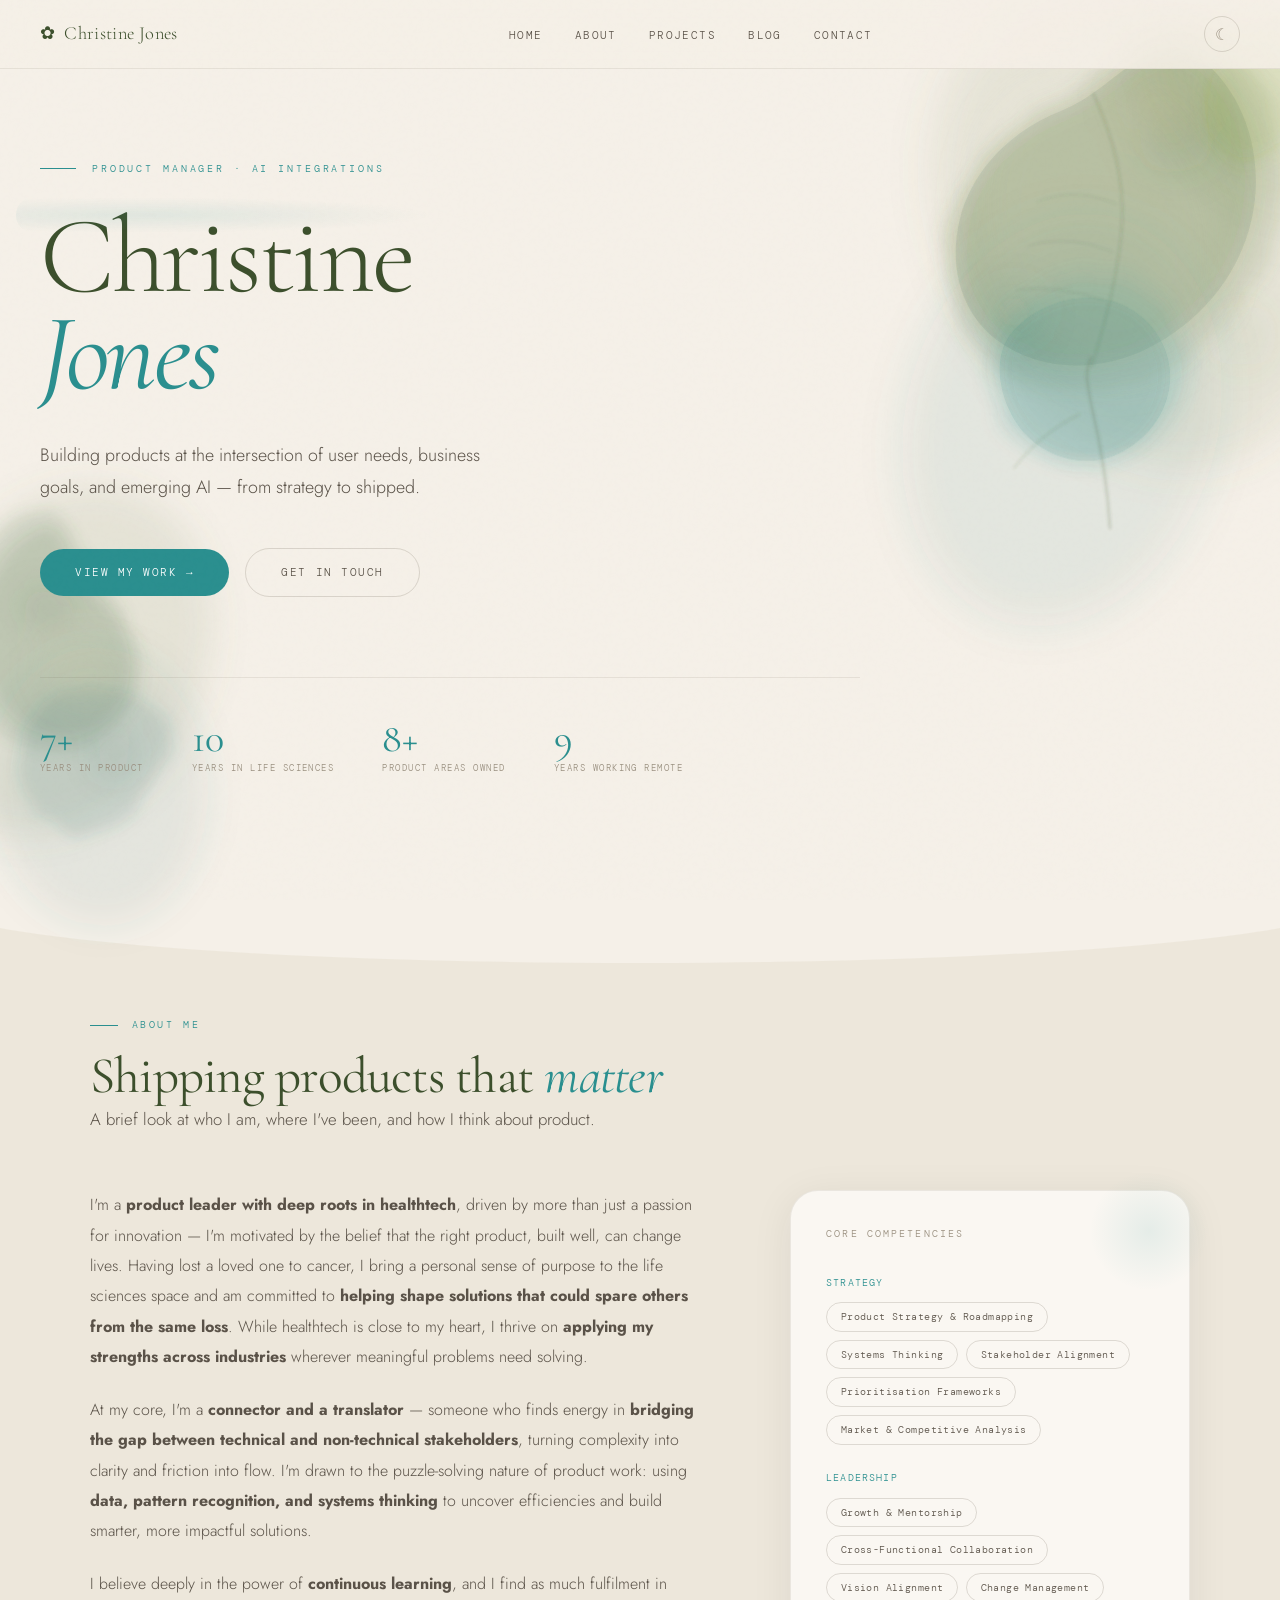
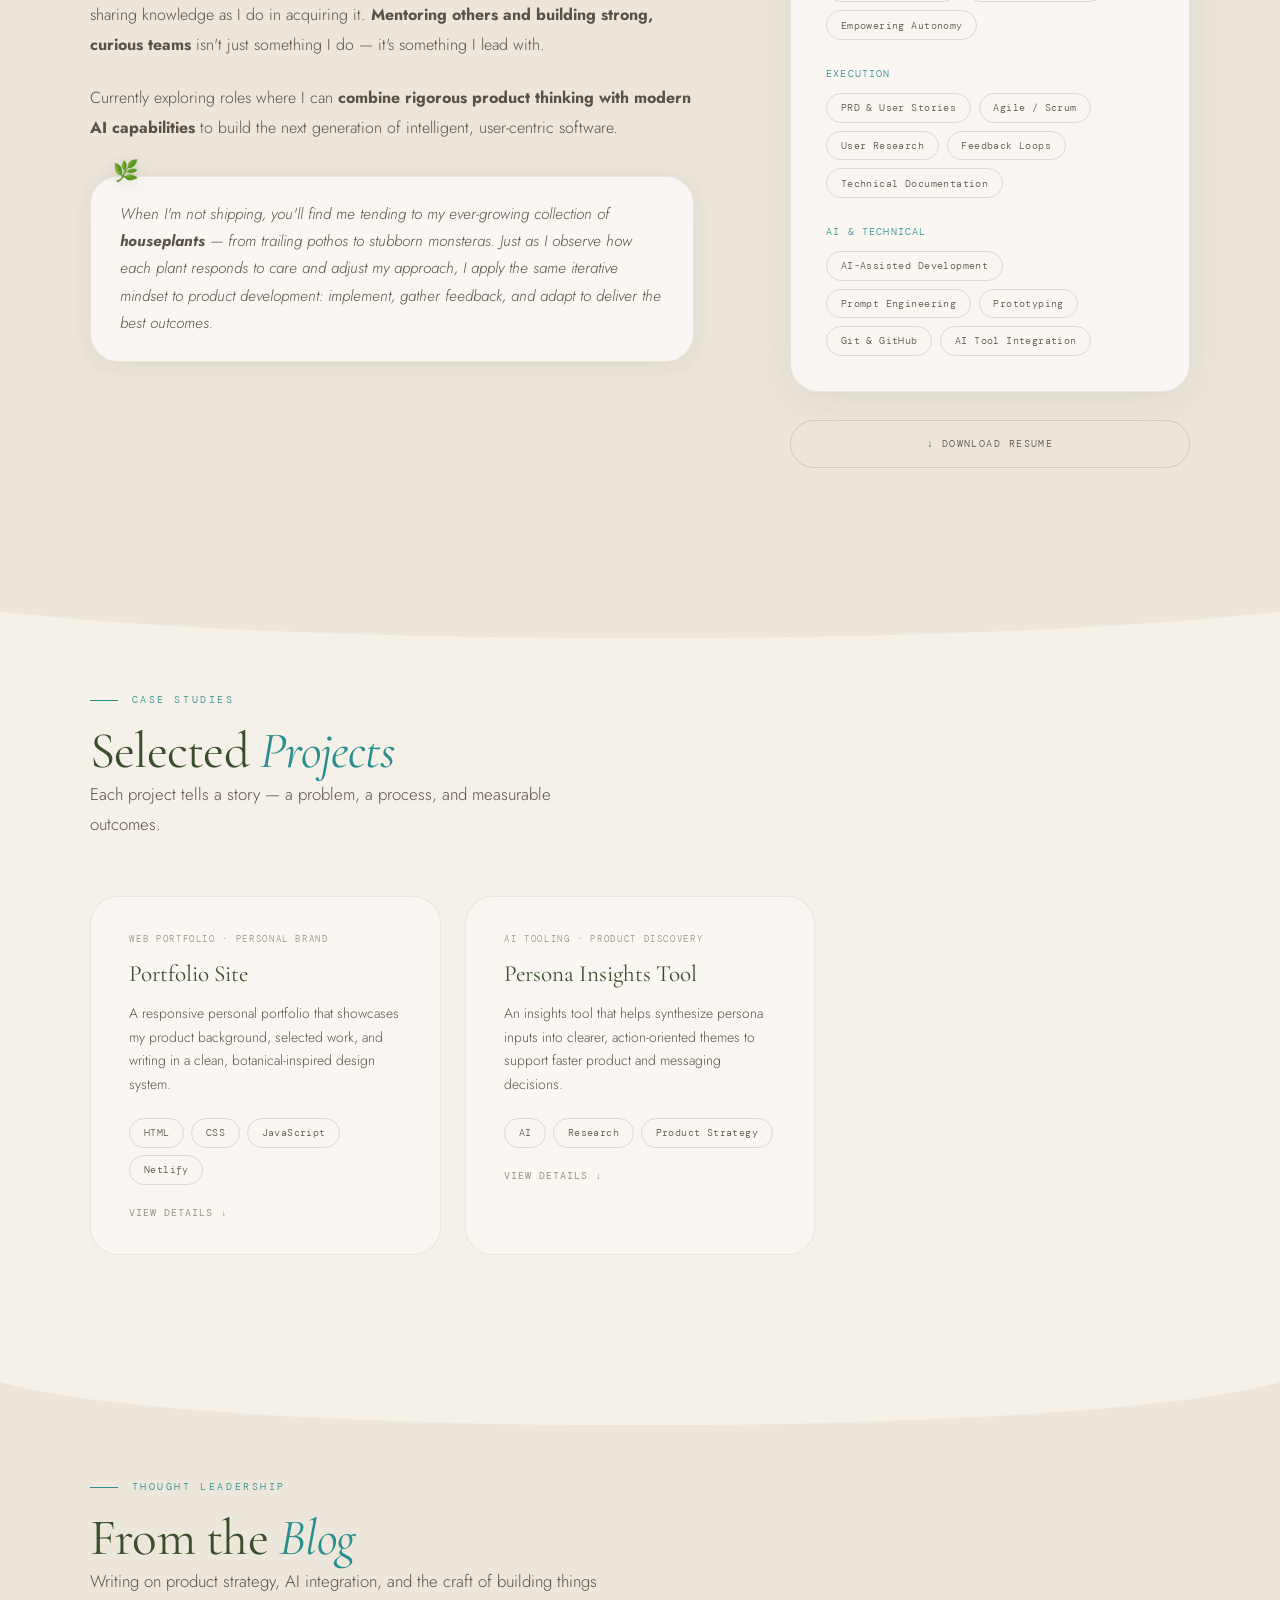
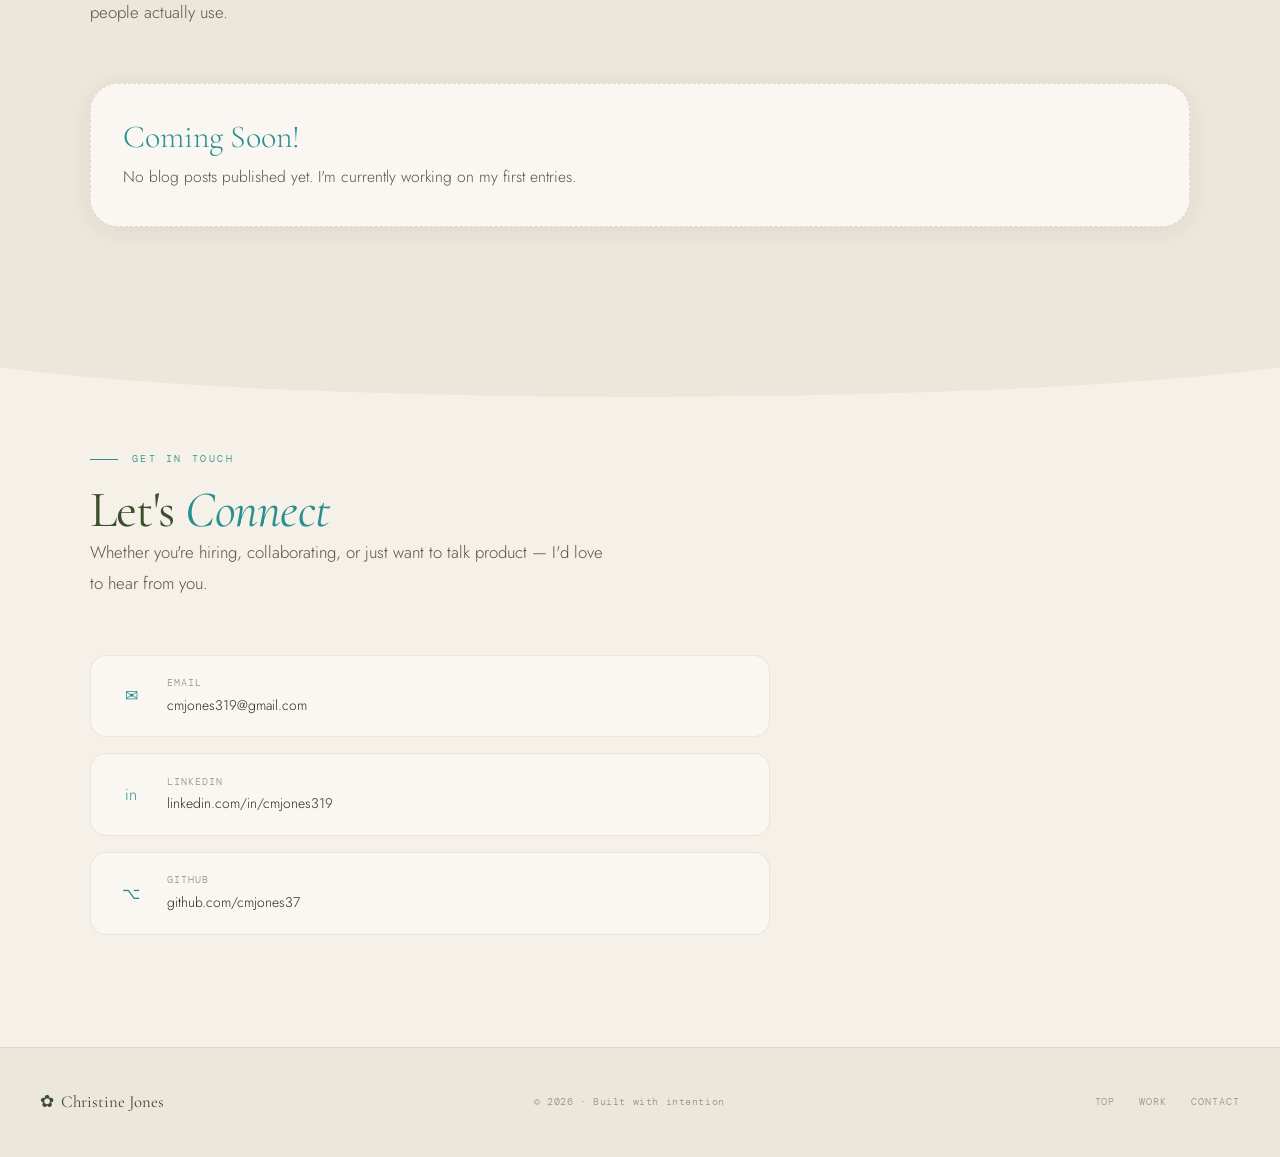
==== commit c6904d86: "Updated hero stats and removed accenting from competencies" ====
--- a/index.html
+++ b/index.html
@@ -161,7 +161,7 @@
         <div class="project-title">Portfolio Site</div>
         <p class="project-desc">A responsive personal portfolio that showcases my product background, selected work, and writing in a clean, botanical-inspired design system.</p>
         <div class="project-meta">
-          <span class="tag">HTML</span><span class="tag">CSS</span><span class="tag">JavaScript</span><span class="tag">GitHub Pages</span>
+          <span class="tag">HTML</span><span class="tag">CSS</span><span class="tag">JavaScript</span><span class="tag">Netlify</span>
         </div>
         <button class="project-expand" onclick="toggleProject(this)"><span>View Details</span><span class="arrow">↓</span></button>
         <div class="project-details">
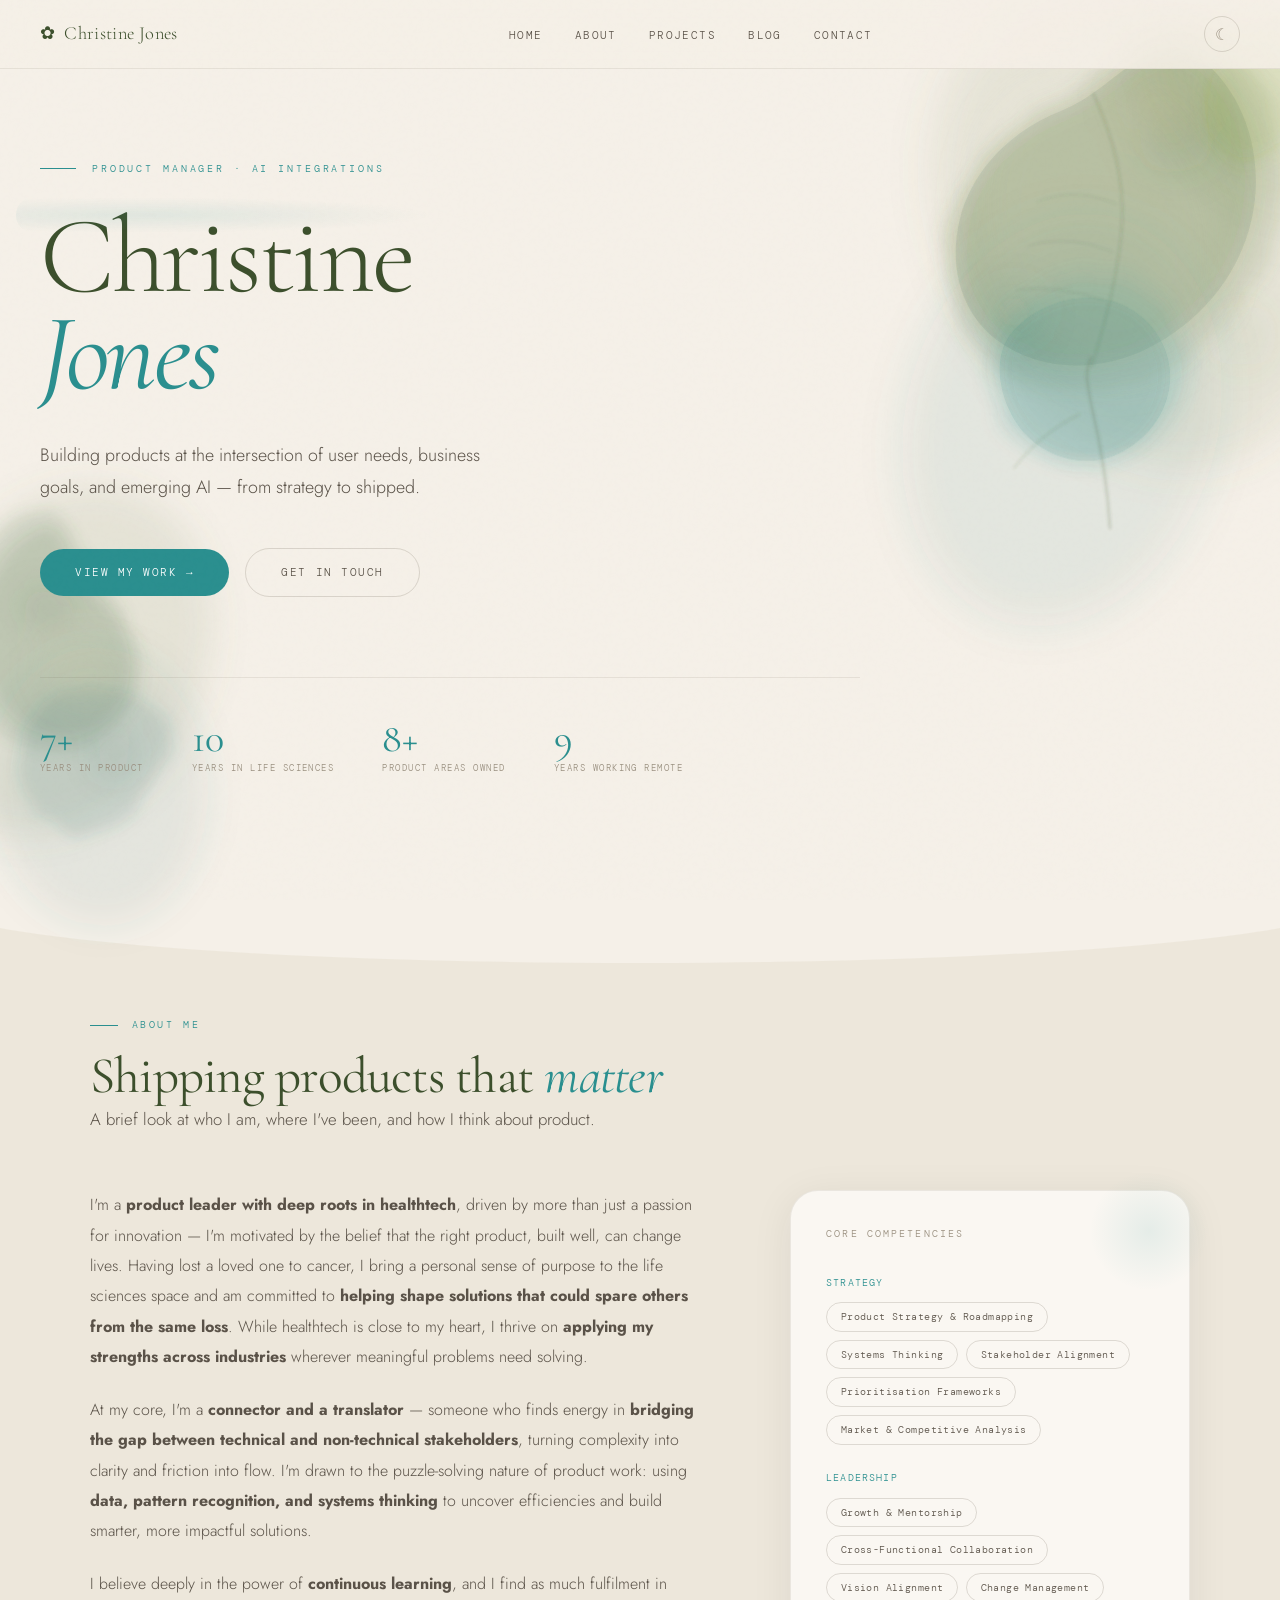
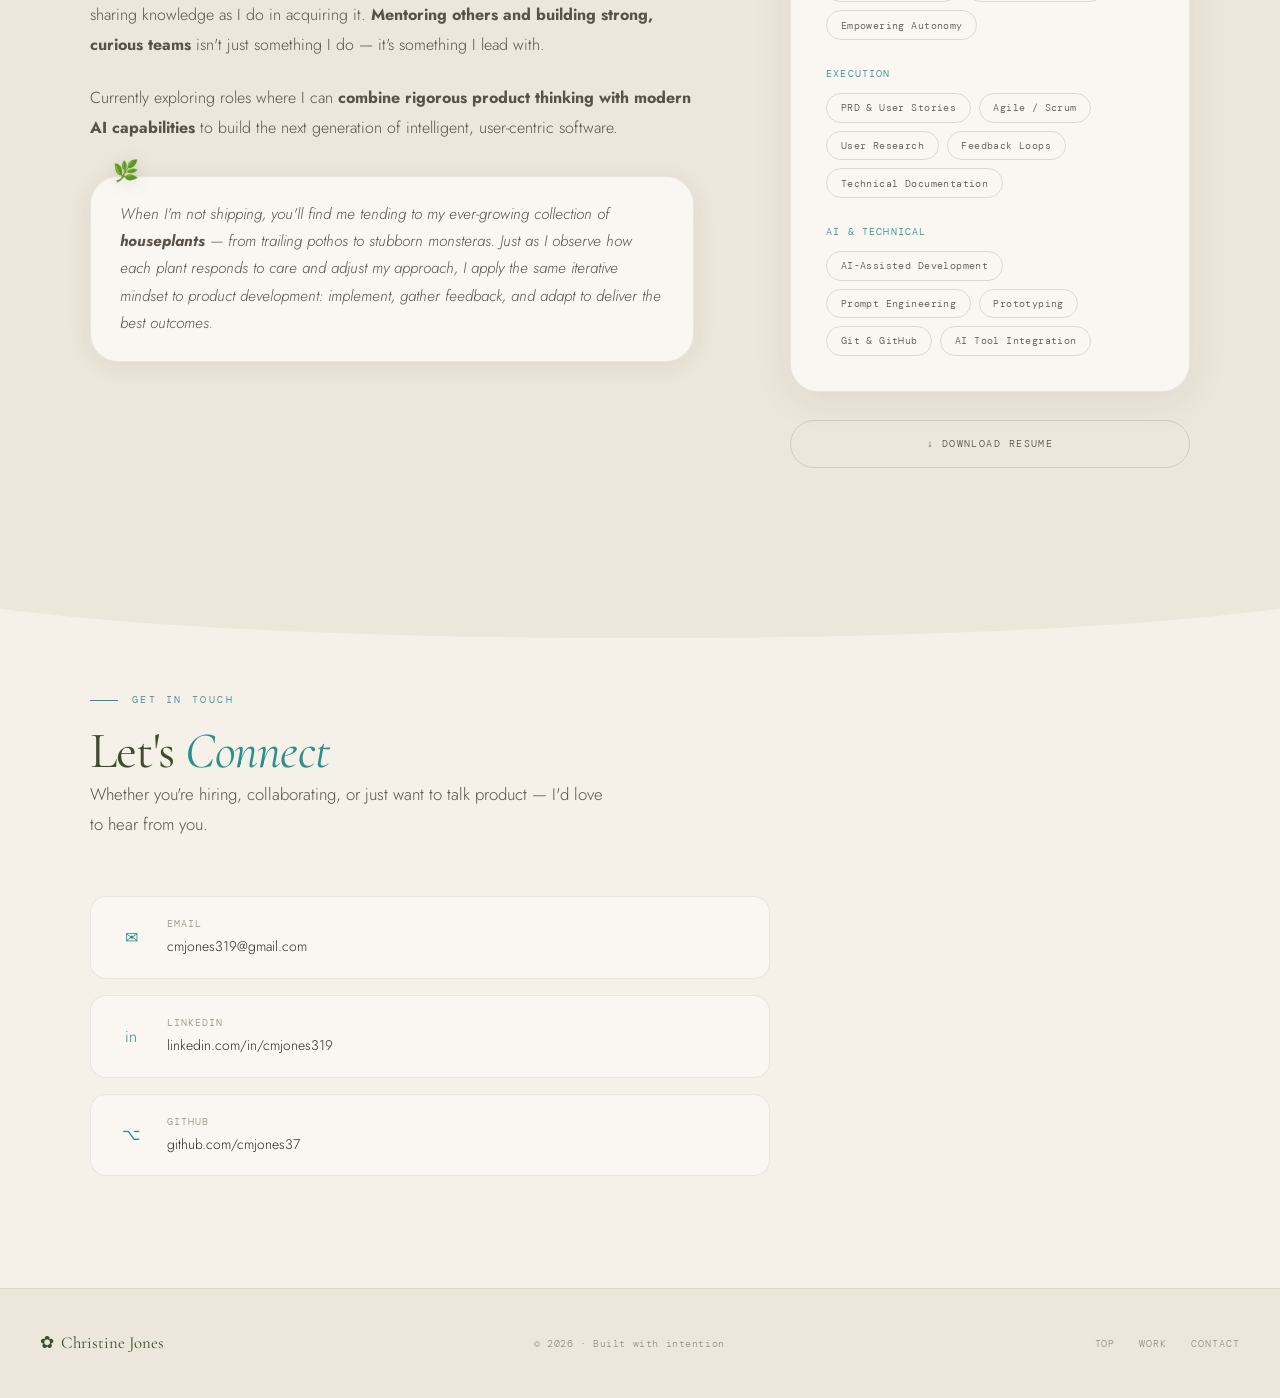
==== commit 7abe5a87: "cleaned up index.html" ====
--- a/index.html
+++ b/index.html
@@ -149,62 +149,10 @@
 <div data-component="about"></div>
 
 <!-- ── PROJECTS ───────────────────────────────────────────────── -->
-<section id="projects">
-  <div class="section-inner">
-    <div class="section-label">Case Studies</div>
-    <h2>Selected <em>Projects</em></h2>
-    <p class="section-desc">Each project tells a story — a problem, a process, and measurable outcomes.</p>
-
-    <div class="projects-grid">
-      <div class="project-card reveal">
-        <div class="project-type">Web Portfolio · Personal Brand</div>
-        <div class="project-title">Portfolio Site</div>
-        <p class="project-desc">A responsive personal portfolio that showcases my product background, selected work, and writing in a clean, botanical-inspired design system.</p>
-        <div class="project-meta">
-          <span class="tag">HTML</span><span class="tag">CSS</span><span class="tag">JavaScript</span><span class="tag">Netlify</span>
-        </div>
-        <button class="project-expand" onclick="toggleProject(this)"><span>View Details</span><span class="arrow">↓</span></button>
-        <div class="project-details">
-          <p><strong>What it is:</strong> The live site you are currently viewing, designed and built to communicate product thinking and technical execution in one place.</p>
-          <p><strong>What I built:</strong> Component-based page structure, interactive project cards, dark/light theming, and fully responsive layouts across breakpoints.</p>
-          <p><strong>Repository:</strong> <a href="https://github.com/cmjones37/portfolio-site" target="_blank" rel="noopener noreferrer">github.com/cmjones37/portfolio-site</a></p>
-          <div class="ai-insight"><div class="ai-insight-label">✦ AI Insight</div>This project demonstrates strong end-to-end ownership from design direction to implementation and iteration.</div>
-        </div>
-      </div>
-
-      <div class="project-card reveal">
-        <div class="project-type">AI Tooling · Product Discovery</div>
-        <div class="project-title">Persona Insights Tool</div>
-        <p class="project-desc">An insights tool that helps synthesize persona inputs into clearer, action-oriented themes to support faster product and messaging decisions.</p>
-        <div class="project-meta">
-          <span class="tag">AI</span><span class="tag">Research</span><span class="tag">Product Strategy</span>
-        </div>
-        <button class="project-expand" onclick="toggleProject(this)"><span>View Details</span><span class="arrow">↓</span></button>
-        <div class="project-details">
-          <p><strong>What it is:</strong> A focused project for turning persona-level information into practical insight summaries for teams.</p>
-          <p><strong>What I built:</strong> Structured workflows for collecting persona context, surfacing meaningful patterns, and packaging results for decision-making.</p>
-          <p><strong>Repository:</strong> <a href="https://github.com/cmjones37/persona-insights" target="_blank" rel="noopener noreferrer">github.com/cmjones37/persona-insights</a></p>
-          <div class="ai-insight"><div class="ai-insight-label">✦ AI Insight</div>Shows practical AI application grounded in real product research and communication needs.</div>
-        </div>
-      </div>
-    </div>
-  </div>
-</section>
+<div data-component="projects"></div>
 
 <!-- ── BLOG ────────────────────────────────────────────────────── -->
-<section id="blog">
-  <div class="section-inner">
-    <div class="section-label">Thought Leadership</div>
-    <h2>From the <em>Blog</em></h2>
-    <p class="section-desc">Writing on product strategy, AI integration, and the craft of building things people actually use.</p>
-
-    <div class="blog-empty reveal" role="status" aria-live="polite">
-      <div class="blog-empty-title">Coming Soon!</div>
-      <p class="blog-empty-text">No blog posts published yet. I&apos;m currently working on my first entries.</p>
-    </div>
-
-  </div>
-</section>
+<div data-component="blog"></div>
 
 <!-- ── CONTACT + FOOTER ───────────────────────────────────────── -->
 <div data-component="contact-footer"></div>
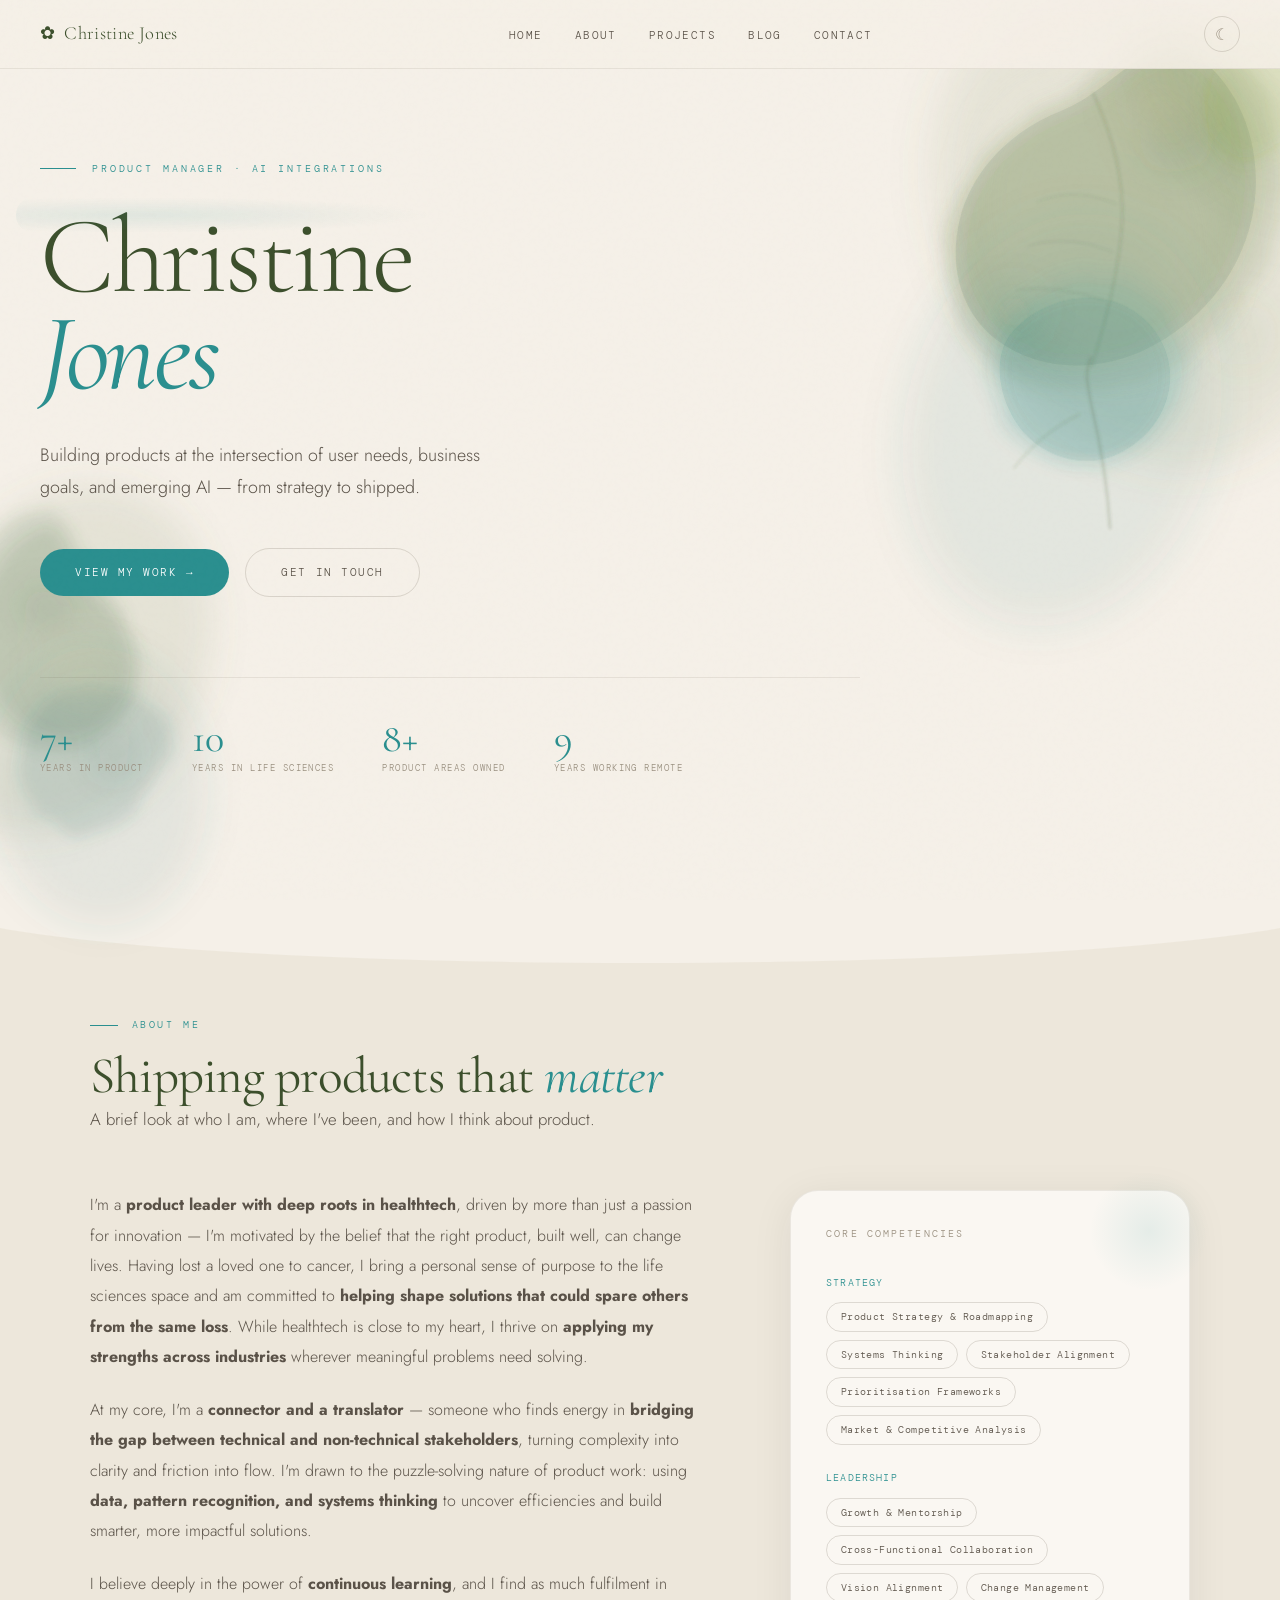
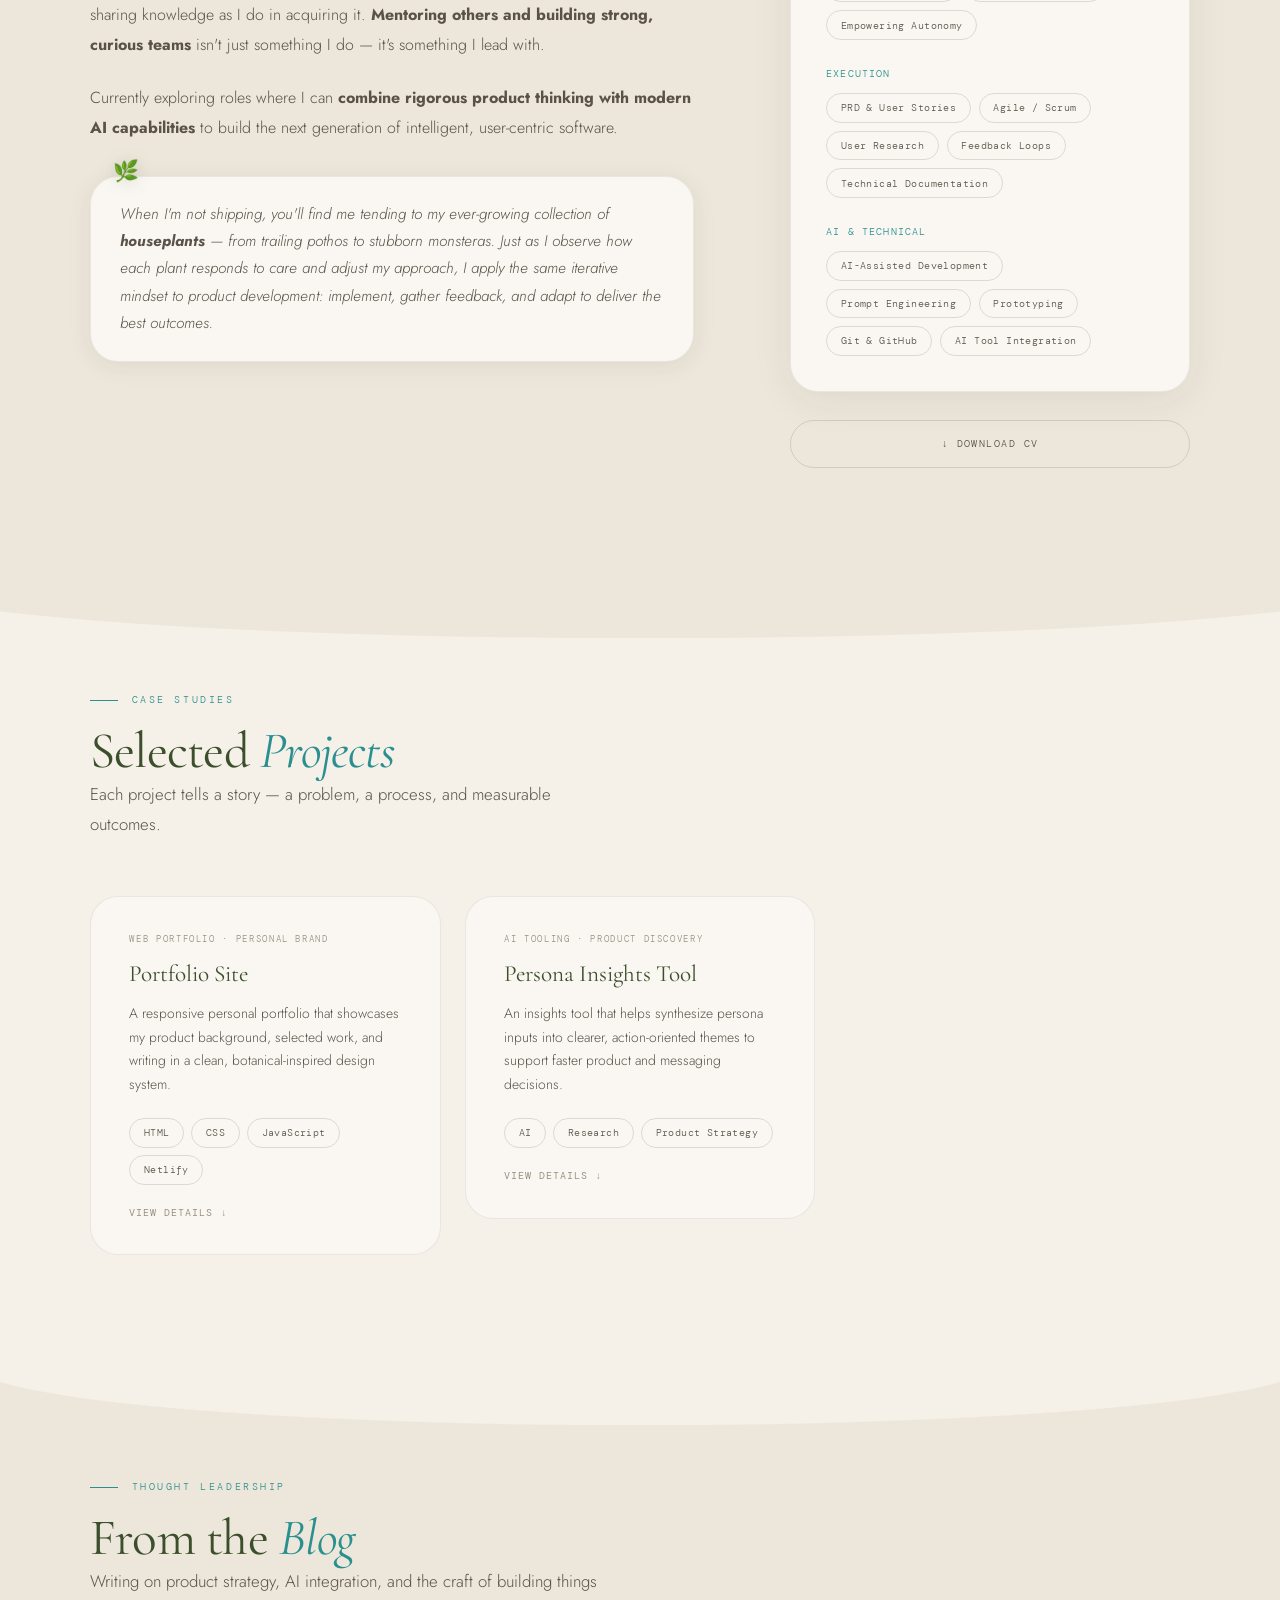
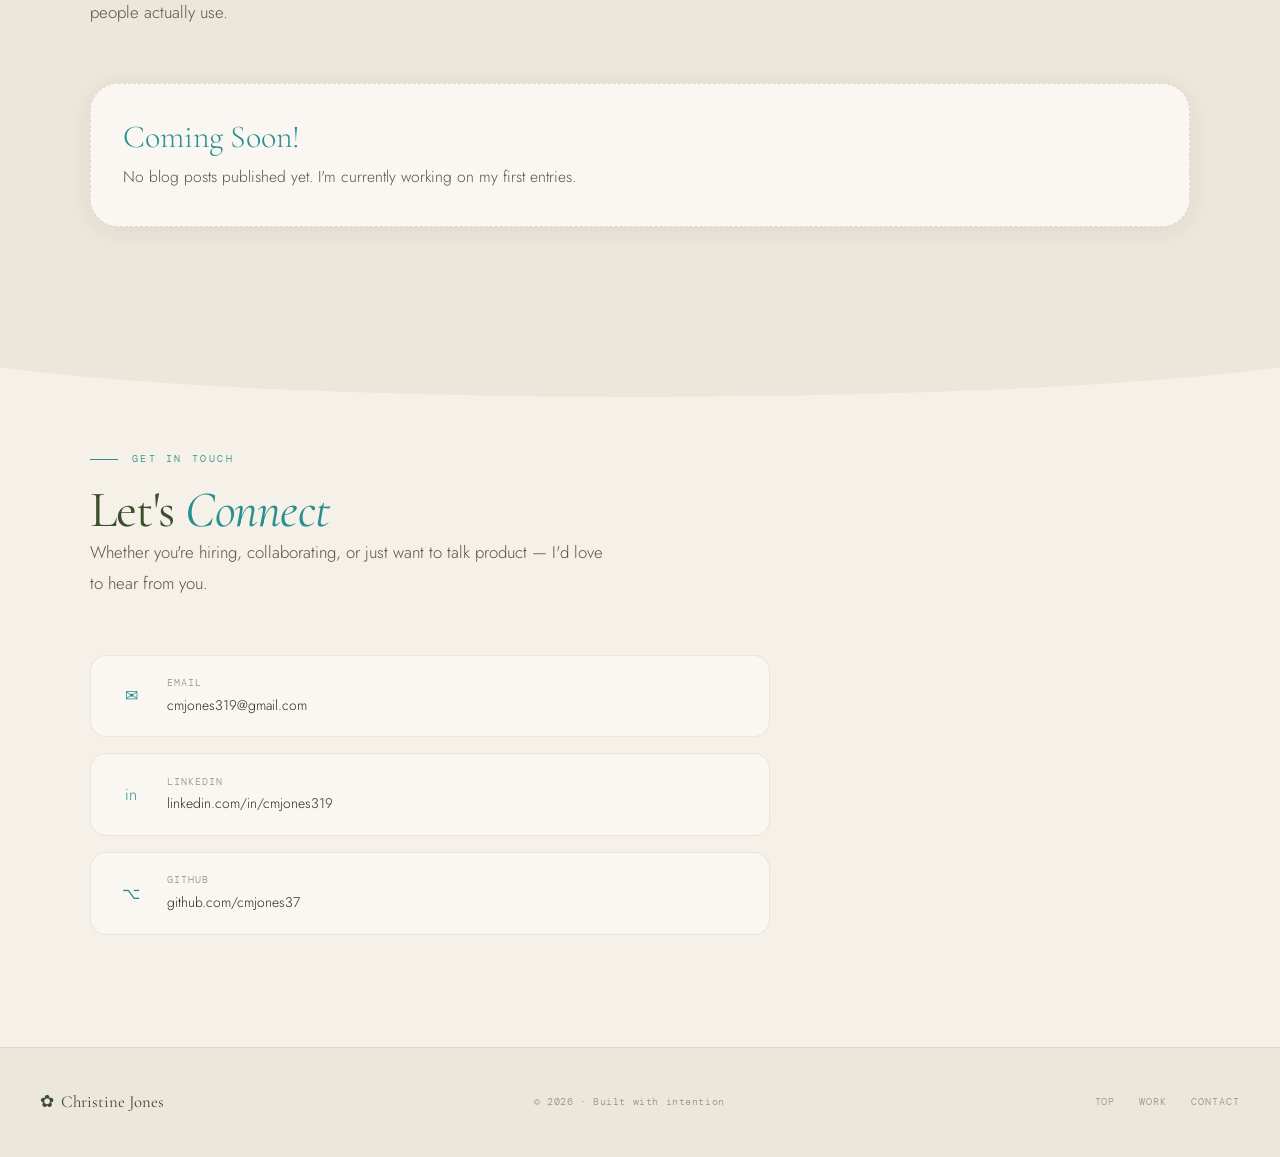
==== commit 67483bd5: "seo: update meta description and add og:description Co-Authored-By: Claude Sonnet 4.6 <noreply@anthr" ====
--- a/index.html
+++ b/index.html
@@ -3,7 +3,8 @@
 <head>
   <meta charset="UTF-8">
   <meta name="viewport" content="width=device-width, initial-scale=1.0">
-  <meta name="description" content="Christine Jones — Product Manager specialising in AI integrations, 0→1 builds, and data-driven product strategy.">
+  <meta name="description" content="Senior PM specialising in regulated SaaS and Life Sciences. Portfolio includes AI-assisted tools, case studies, and PRDs built with Claude and Cursor.">
+  <meta property="og:description" content="Senior PM specialising in regulated SaaS and Life Sciences. Portfolio includes AI-assisted tools, case studies, and PRDs built with Claude and Cursor.">
   <title>Christine Jones — Product Manager</title>
   <link rel="preconnect" href="https://fonts.googleapis.com">
   <link rel="preconnect" href="https://fonts.gstatic.com" crossorigin>
--- a/styles.css
+++ b/styles.css
@@ -437,6 +437,7 @@
   display: grid;
   grid-template-columns: repeat(auto-fill, minmax(320px, 1fr));
   gap: 1.5rem;
+  align-items: start;
 }
 
 .project-card {
@@ -492,7 +493,15 @@
 }
 .project-meta { display: flex; gap: 0.45rem; flex-wrap: wrap; margin-bottom: 1.35rem; }
 
-.project-expand {
+.project-expand-1 {
+  font-family: 'DM Mono', monospace; font-size: 0.6rem; letter-spacing: 0.1em;
+  text-transform: uppercase; color: var(--text3);
+  display: flex; align-items: center; gap: 0.5rem;
+  cursor: pointer; background: none; border: none; padding: 0;
+  transition: color 0.2s;
+
+}
+.project-expand-2 {
   font-family: 'DM Mono', monospace; font-size: 0.6rem; letter-spacing: 0.1em;
   text-transform: uppercase; color: var(--text3);
   display: flex; align-items: center; gap: 0.5rem;
@@ -683,8 +692,9 @@
 @media (max-width: 768px) {
   nav { padding: 1rem 1.25rem; }
   .nav-links { display: none; }
+  .theme-toggle { flex-shrink: 0; }
   section { padding: 5rem 1.25rem; }
-  #home { padding: 8rem 1.25rem 4rem; }
+  #home { padding: 8rem 1.25rem 4rem; overflow: hidden; }
   #about::before, #projects::before, #blog::before, #contact::before { display: none; }
   .hero-stats { gap: 2.5rem; margin-top: 4rem; }
   .blog-item { grid-template-columns: 1fr; gap: 0.3rem; }
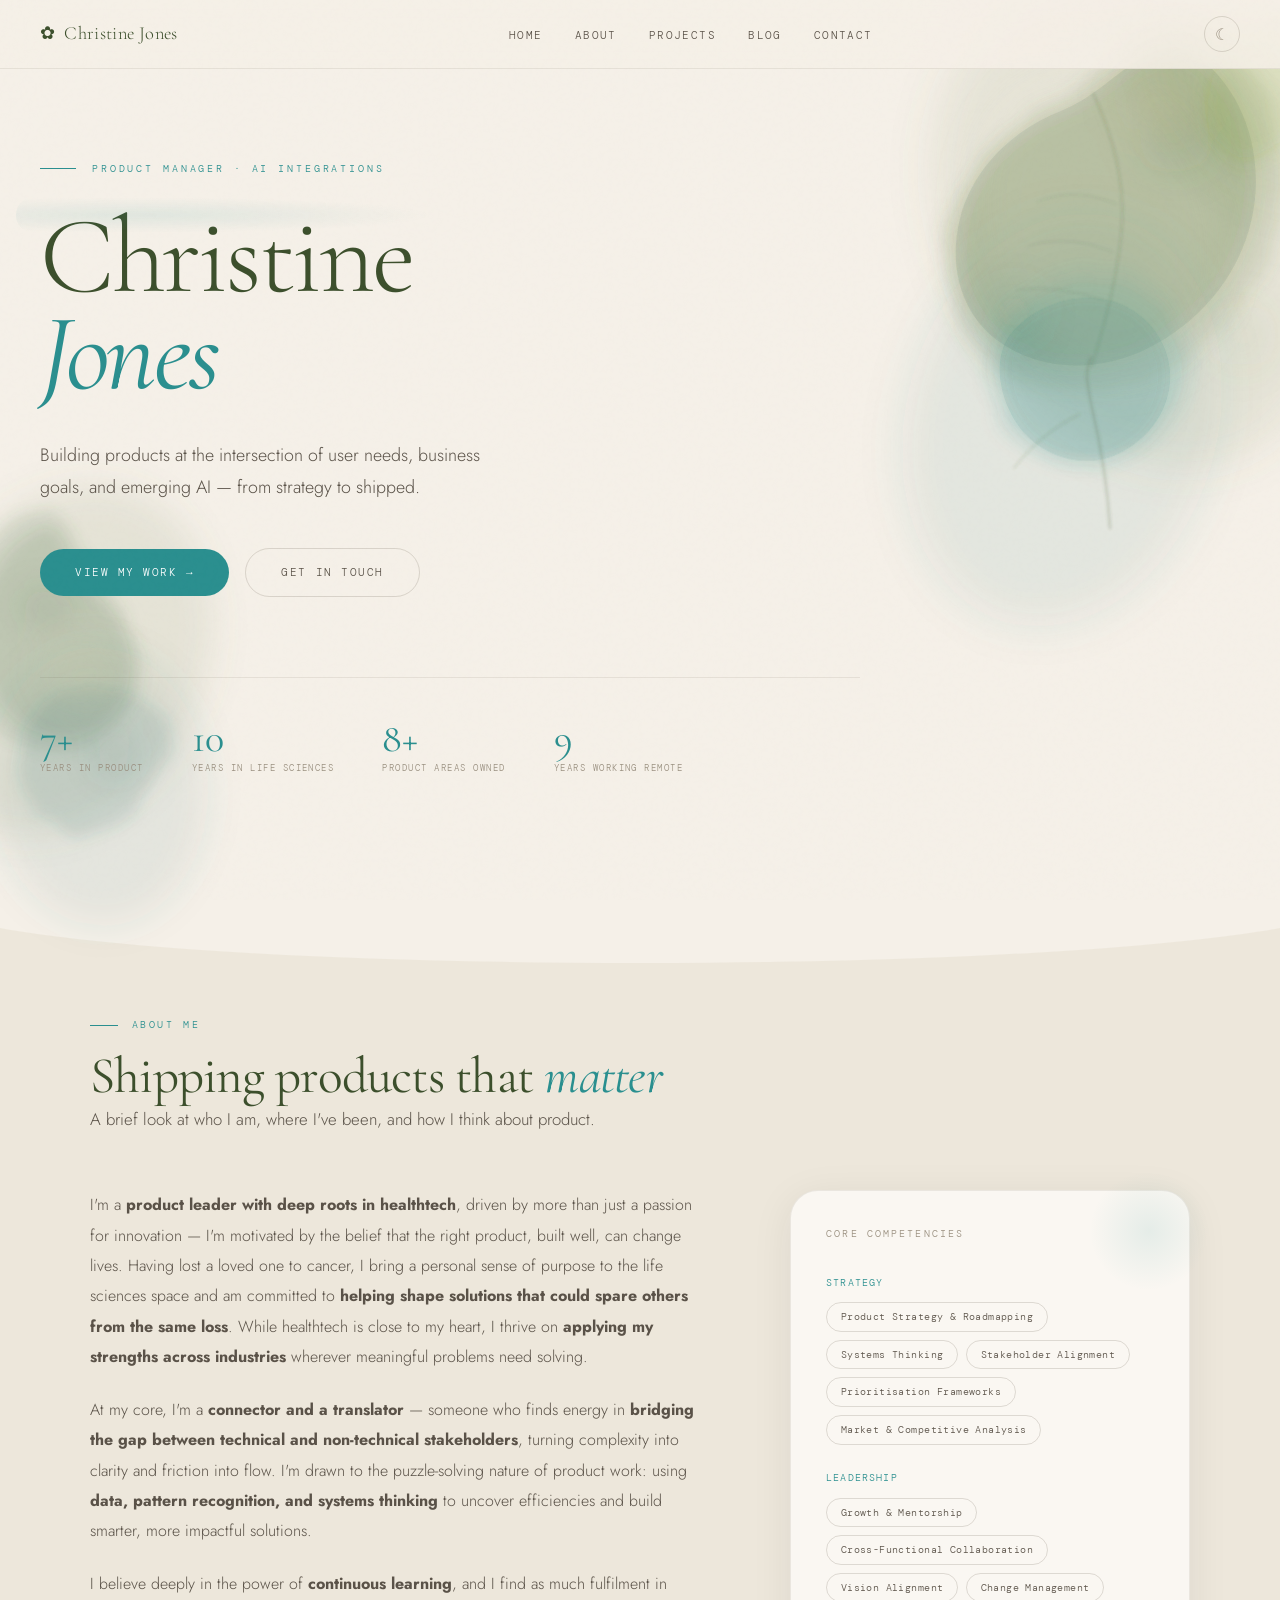
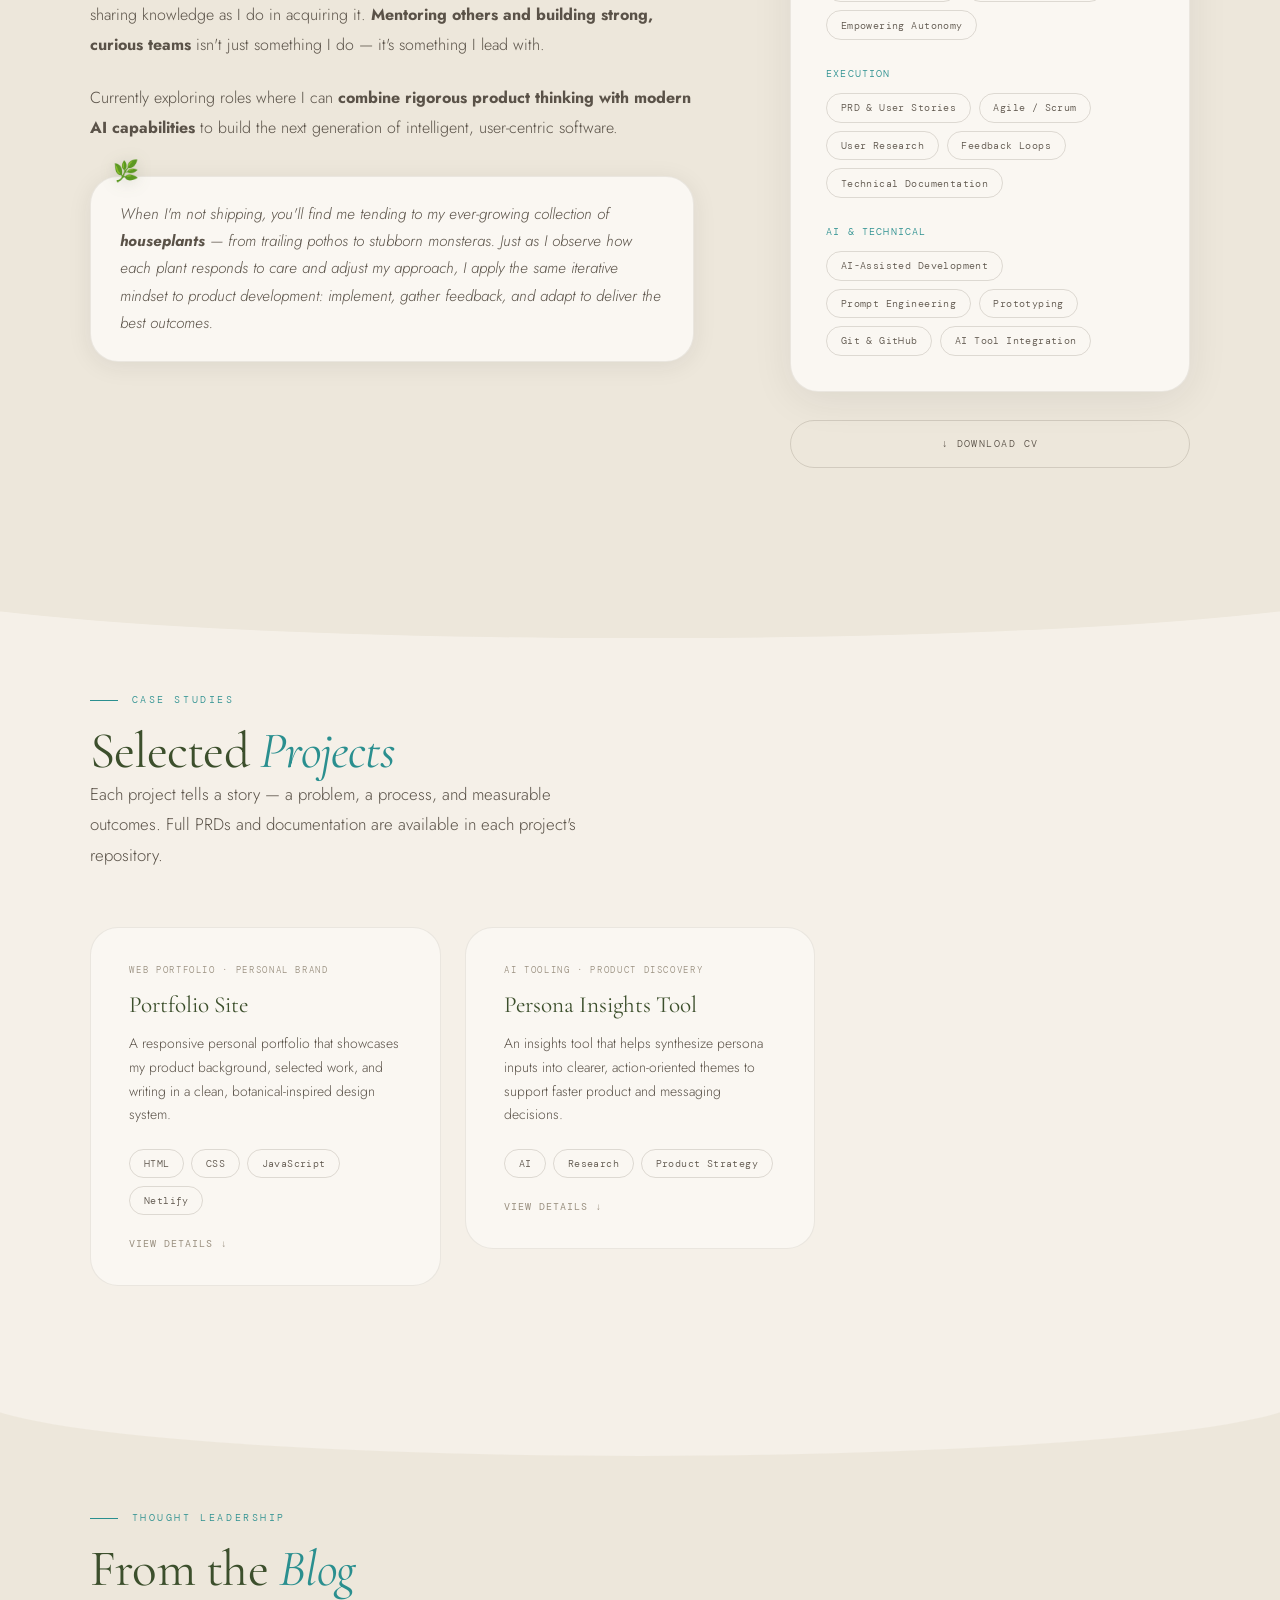
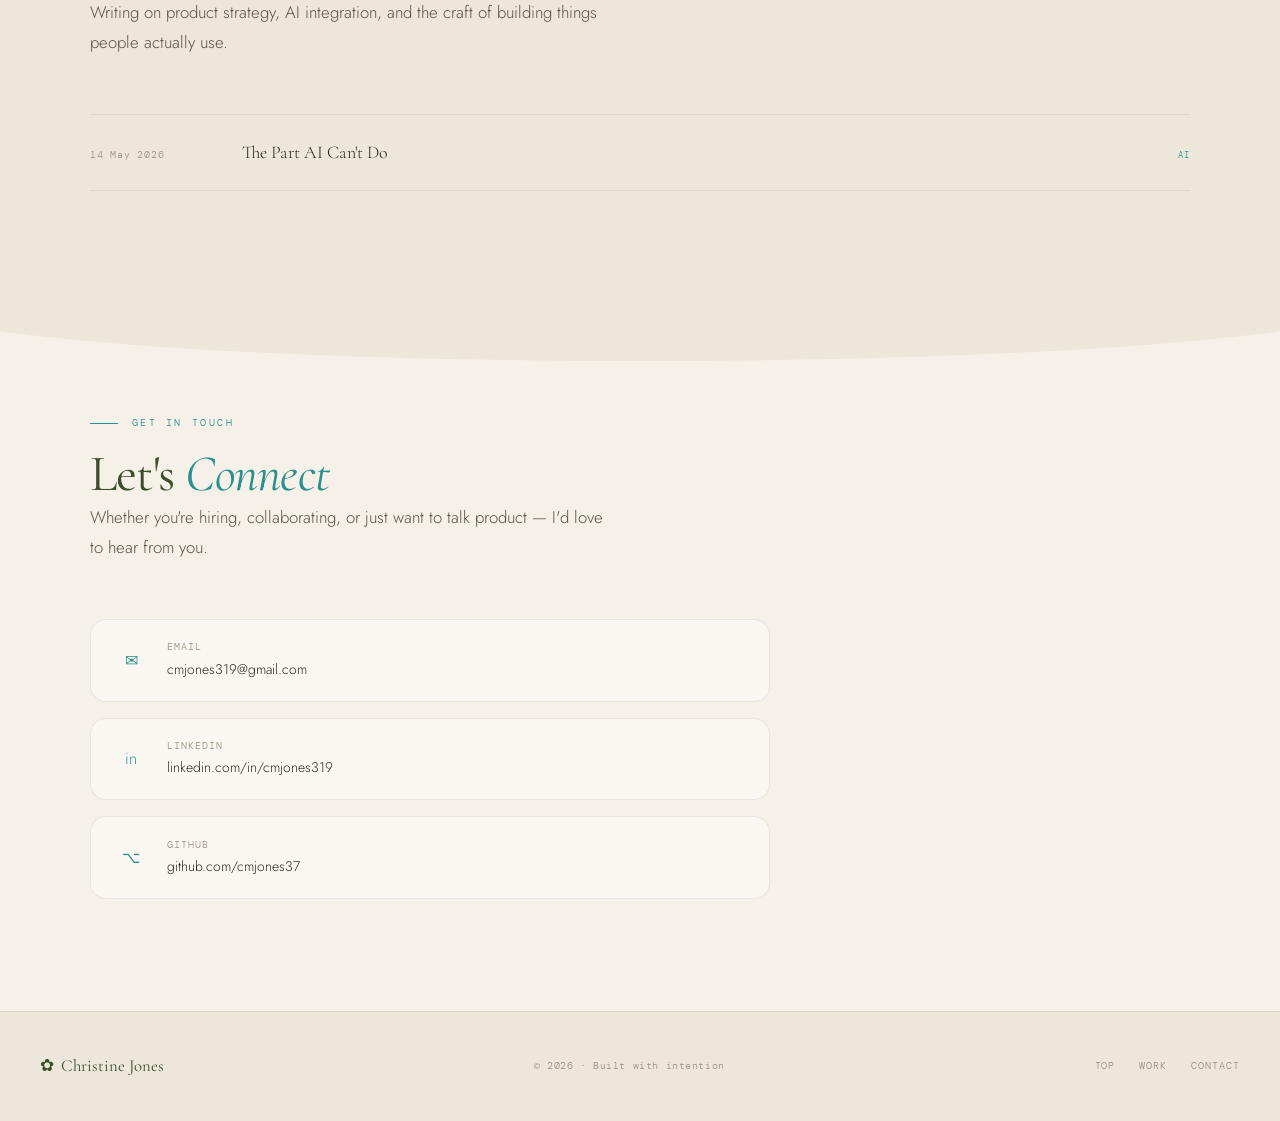
==== commit 95bcf036: "feat: add first blog post, extend projects intro, and add favicon - Blog: replace empty state with l" ====
--- a/index.html
+++ b/index.html
@@ -9,6 +9,7 @@
   <link rel="preconnect" href="https://fonts.googleapis.com">
   <link rel="preconnect" href="https://fonts.gstatic.com" crossorigin>
   <link href="https://fonts.googleapis.com/css2?family=Cormorant+Garamond:ital,wght@0,300;0,400;0,500;1,300;1,400;1,500&family=Jost:wght@300;400;500&family=DM+Mono:wght@300;400&display=swap" rel="stylesheet">
+  <link rel="icon" type="image/jpeg" href="favicon.jpg">
   <link rel="stylesheet" href="styles.css">
 
   <style>
